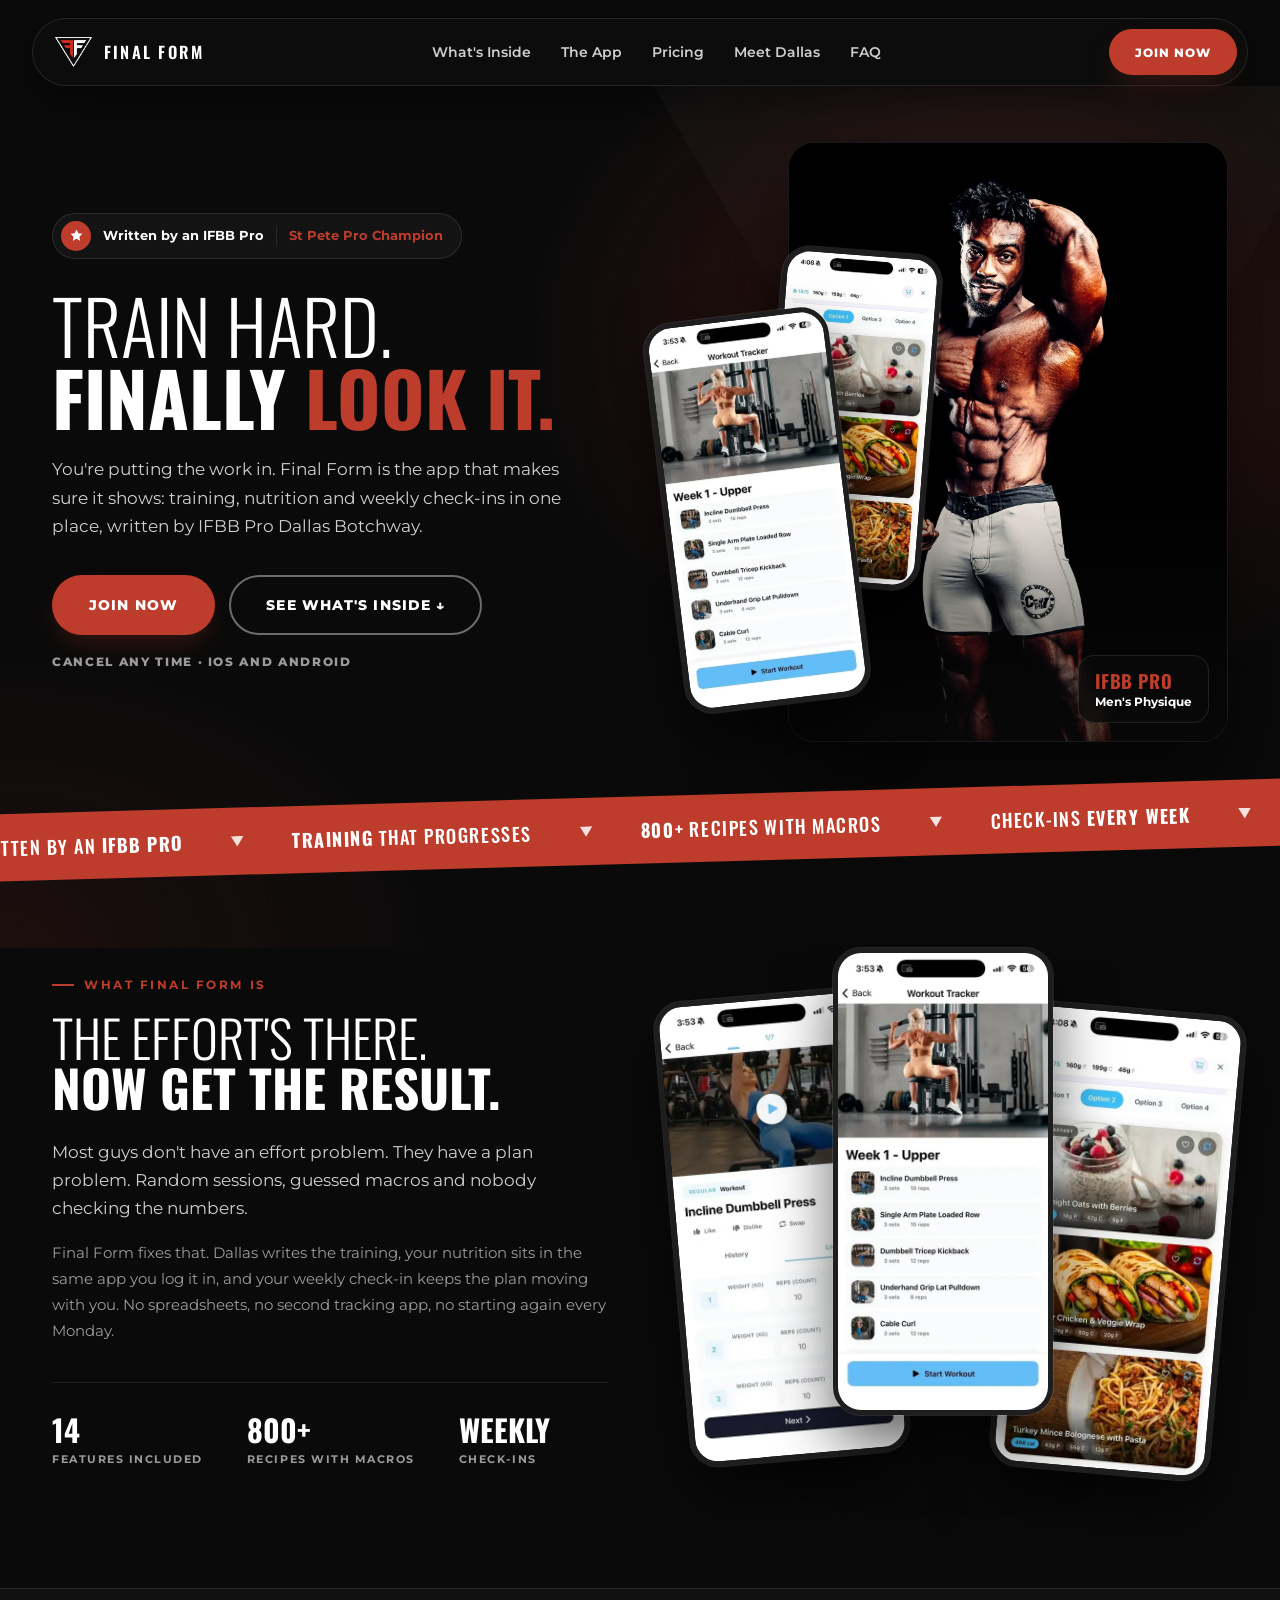
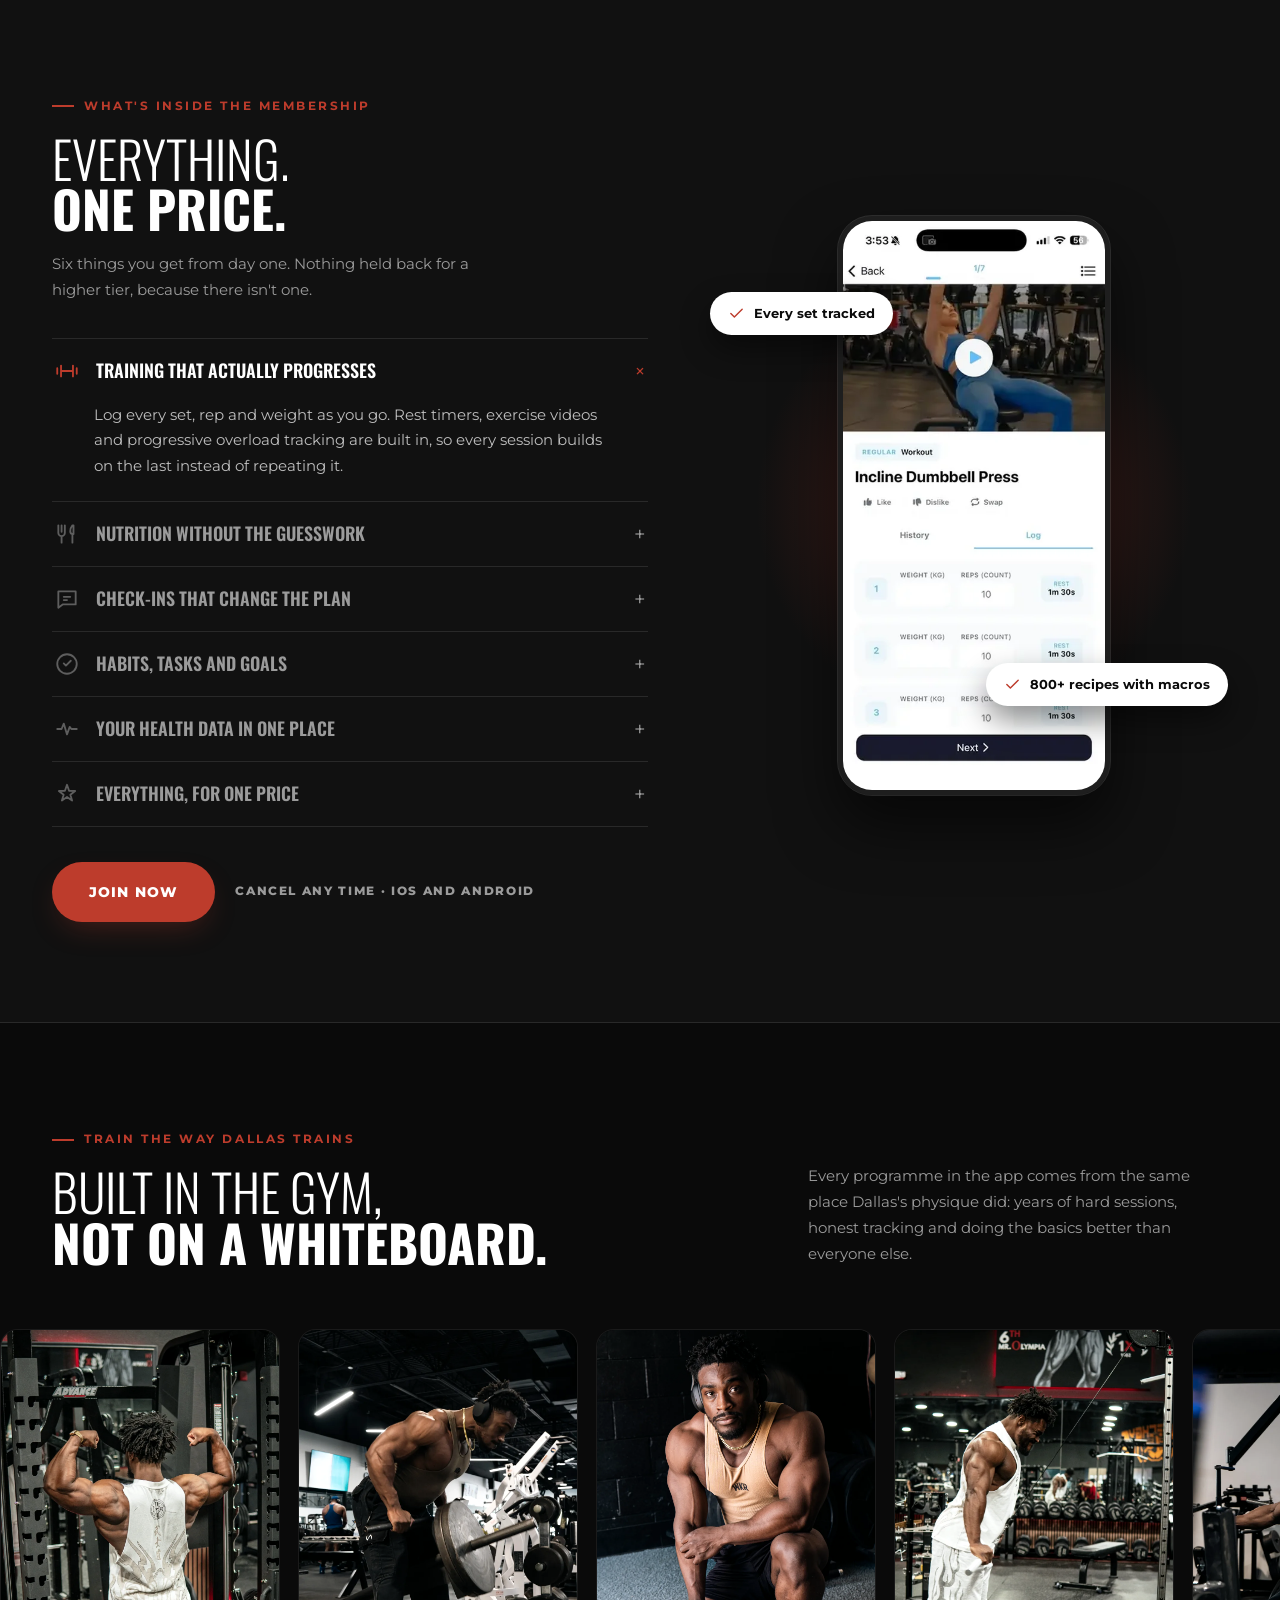
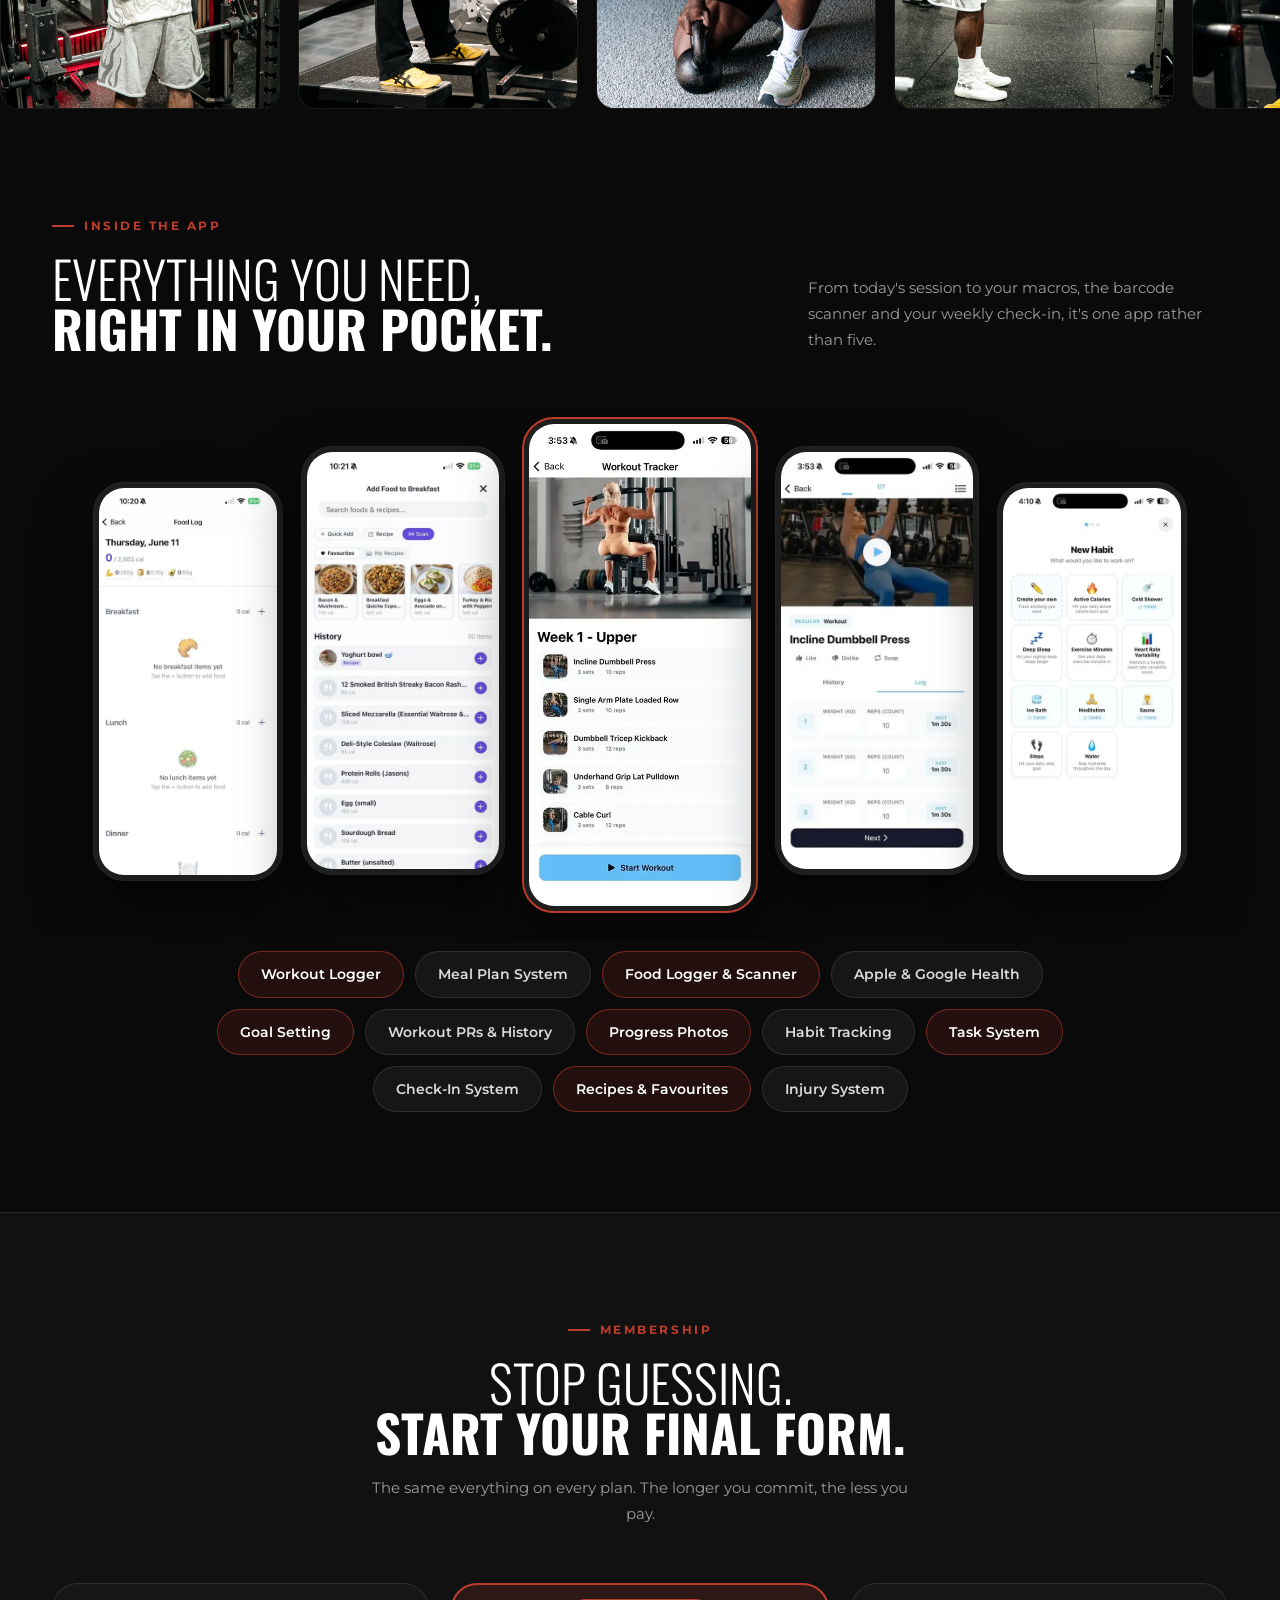
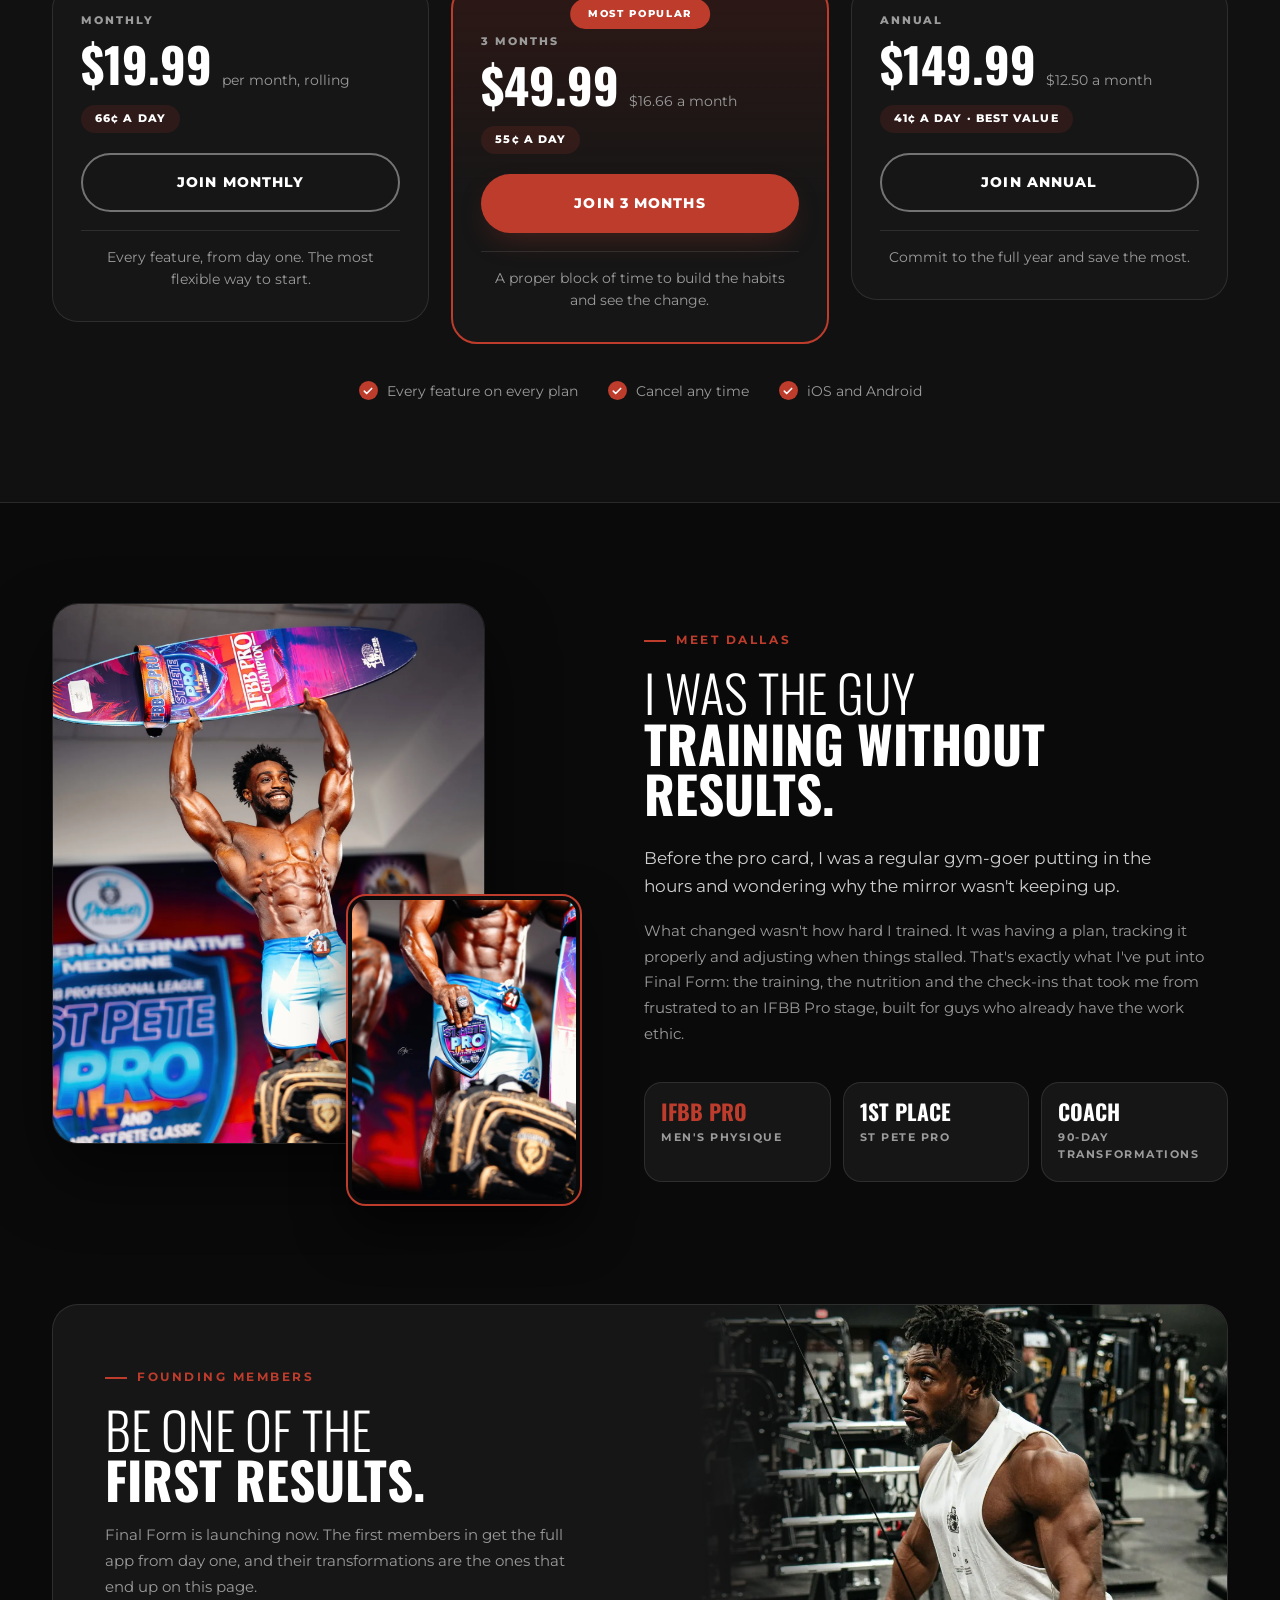
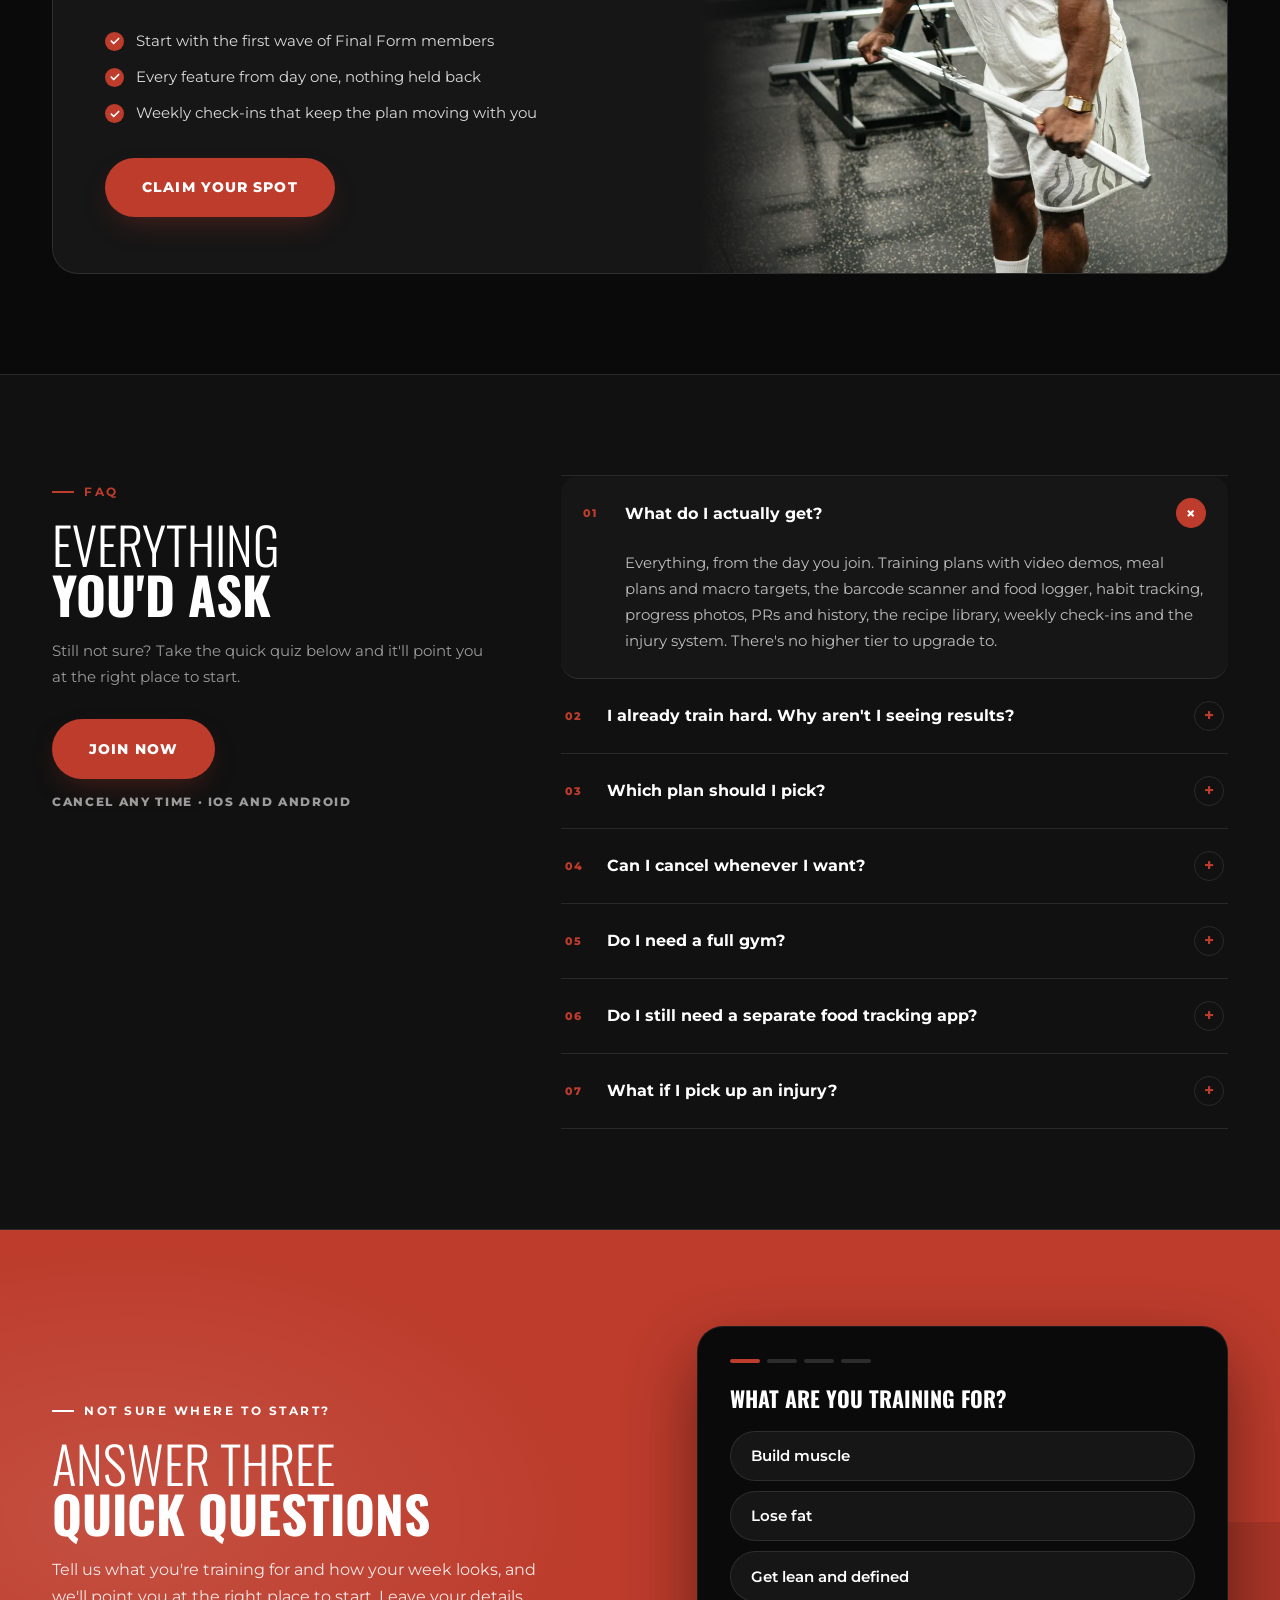
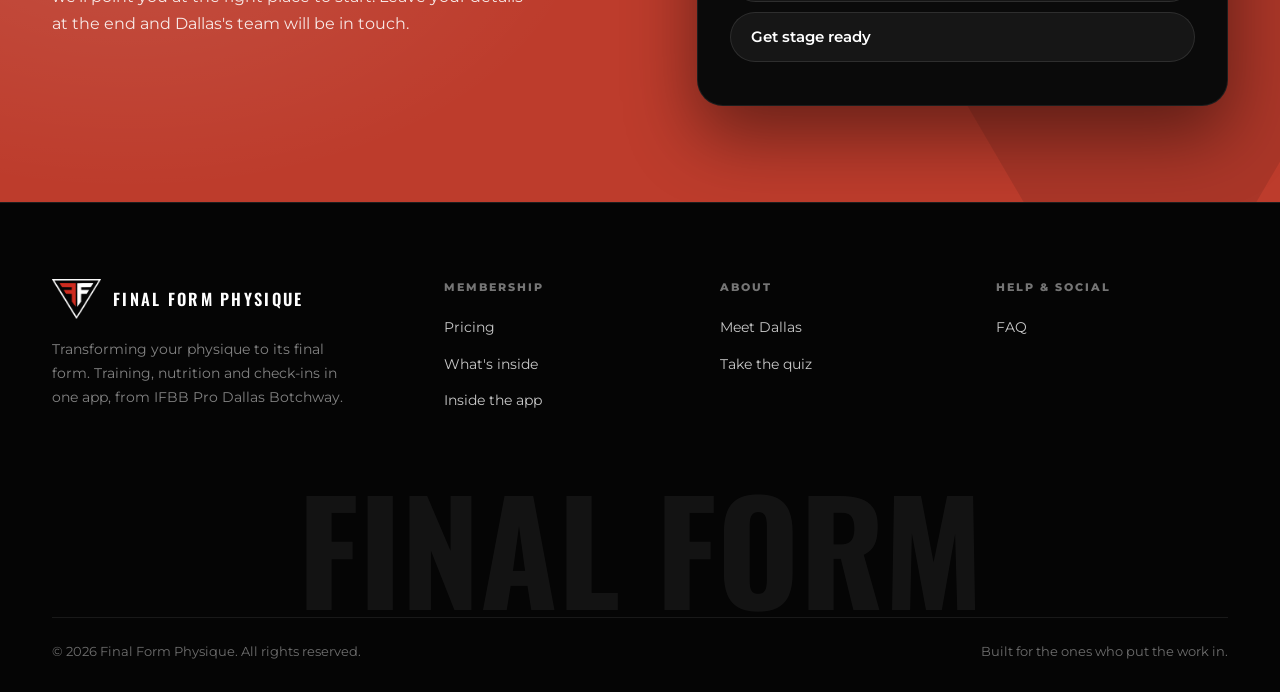
==== index.html @ ea627a5d "Final Form Physique app landing page Rebrand of the Physique X app page in the FF logo colours, with" ====
<!DOCTYPE html>
<html lang="en">
<head>
<meta charset="utf-8">
<meta name="viewport" content="width=device-width, initial-scale=1">
<title>Final Form Physique | The app from IFBB Pro Dallas Botchway</title>
<meta name="description" content="Training, nutrition and weekly check-ins in one app, written by IFBB Pro Dallas Botchway. Built for men who put the work in and want the physique to show it.">
<meta name="theme-color" content="#0A0A0A">

<link rel="icon" type="image/png" href="images/favicon.png">
<link rel="apple-touch-icon" href="images/apple-touch-icon.png">

<meta property="og:type" content="website">
<meta property="og:site_name" content="Final Form Physique">
<meta property="og:title" content="Final Form Physique | The app from IFBB Pro Dallas Botchway">
<meta property="og:description" content="Training, nutrition and weekly check-ins in one app, written by IFBB Pro Dallas Botchway.">
<meta property="og:image" content="images/photos/trophy.webp">
<meta name="twitter:card" content="summary_large_image">

<link rel="preconnect" href="https://fonts.googleapis.com">
<link rel="preconnect" href="https://fonts.gstatic.com" crossorigin>
<link href="https://fonts.googleapis.com/css2?family=Oswald:wght@300;400;500;600;700&family=Montserrat:wght@400;500;600;700;800&display=swap" rel="stylesheet">

<style>
html, body { margin: 0; padding: 0; background: #0A0A0A; }
html { scroll-behavior: smooth; }

/* ===================================================================
   FINAL FORM PHYSIQUE  |  stylesheet
   Colours come from the FF logo: black, white and the logo red.
   =================================================================== */

#ff-page {
  --ff-red: #BD3C2C;
  --ff-red-dark: #9C2F21;
  --ff-red-glow: rgba(189, 60, 44, 0.35);
  --ff-red-soft: rgba(189, 60, 44, 0.14);
  --ff-black: #0A0A0A;
  --ff-ink: #111111;
  --ff-card: #161616;
  --ff-card-2: #1C1C1C;
  --ff-white: #FFFFFF;
  --ff-text: #EDEDED;
  --ff-muted: #9B9B9B;
  --ff-line: rgba(255, 255, 255, 0.10);

  --ff-shell: 1240px;
  --ff-r-lg: 26px;
  --ff-r-md: 18px;

  position: relative;
  overflow-x: hidden;
  background: var(--ff-black);
  color: var(--ff-text);
  font-family: 'Montserrat', system-ui, sans-serif;
  font-size: 16px;
  line-height: 1.6;
  -webkit-font-smoothing: antialiased;
}

#ff-page *, #ff-page *::before, #ff-page *::after { box-sizing: border-box; margin: 0; padding: 0; }
#ff-page img { max-width: 100%; display: block; }

#ff-page .ff-shell { width: 100%; max-width: var(--ff-shell); margin: 0 auto; padding-inline: 32px; }

/* ─── Type ───────────────────────────────────────────────────── */

#ff-page .ff-label {
  display: inline-flex;
  align-items: center;
  gap: 10px;
  font-size: 0.72rem;
  font-weight: 700;
  letter-spacing: 0.22em;
  text-transform: uppercase;
  color: var(--ff-red);
  margin-bottom: 1.1rem;
}
#ff-page .ff-label::before { content: ""; width: 22px; height: 2px; background: var(--ff-red); }

#ff-page .ff-h1, #ff-page .ff-h2, #ff-page .ff-h3 {
  font-family: 'Oswald', 'Montserrat', sans-serif;
  text-transform: uppercase;
  line-height: 0.98;
  font-weight: 700;
  color: var(--ff-white);
}
#ff-page .thin { font-weight: 300; }
#ff-page .red { color: var(--ff-red); }

#ff-page .ff-h1 { font-size: clamp(2.8rem, 5.8vw, 5rem); }
#ff-page .ff-h2 { font-size: clamp(2rem, 4vw, 3.4rem); }
#ff-page .ff-h3 { font-size: clamp(1.1rem, 1.6vw, 1.35rem); line-height: 1.15; }

#ff-page .ff-lead { font-size: 1.04rem; line-height: 1.7; color: #CFCFCF; max-width: 48ch; }
#ff-page .ff-note { font-size: 0.95rem; line-height: 1.7; color: var(--ff-muted); }

#ff-page .ff-head-split {
  display: grid;
  grid-template-columns: minmax(0, 1.15fr) minmax(0, 0.85fr);
  gap: 48px;
  align-items: end;
  margin-bottom: 56px;
}
#ff-page .ff-head-split .ff-note { max-width: 42ch; justify-self: end; }

/* ─── Buttons ────────────────────────────────────────────────── */

#ff-page .ff-btn {
  display: inline-flex;
  align-items: center;
  justify-content: center;
  gap: 10px;
  padding: 1.05rem 2.2rem;
  border-radius: 100px;
  border: 2px solid transparent;
  font-family: 'Montserrat', sans-serif;
  font-size: 0.86rem;
  font-weight: 800;
  letter-spacing: 0.08em;
  text-transform: uppercase;
  text-decoration: none;
  cursor: pointer;
  transition: background .18s, color .18s, border-color .18s, transform .18s, box-shadow .18s;
}
#ff-page .ff-btn-solid { background: var(--ff-red); color: #fff; box-shadow: 0 12px 30px -10px var(--ff-red-glow); }
#ff-page .ff-btn-solid:hover { background: var(--ff-red-dark); transform: translateY(-2px); }
#ff-page .ff-btn-line { background: transparent; color: #fff; border-color: rgba(255,255,255,0.4); }
#ff-page .ff-btn-line:hover { border-color: #fff; background: #fff; color: var(--ff-black); }
#ff-page .ff-btn-white { background: #fff; color: var(--ff-black); }
#ff-page .ff-btn-white:hover { background: var(--ff-red); color: #fff; }
#ff-page .ff-btn-sm { padding: 0.72rem 1.5rem; font-size: 0.75rem; }

#ff-page .ff-micro {
  font-size: 0.74rem;
  font-weight: 800;
  letter-spacing: 0.14em;
  text-transform: uppercase;
  color: var(--ff-muted);
}

/* ─── Nav ────────────────────────────────────────────────────── */

#ff-page .ff-nav-wrap { position: sticky; top: 0; z-index: 90; padding: 18px 32px 0; }
#ff-page .ff-nav {
  max-width: var(--ff-shell);
  margin: 0 auto;
  background: rgba(14,14,14,0.82);
  backdrop-filter: blur(14px);
  -webkit-backdrop-filter: blur(14px);
  border: 1px solid var(--ff-line);
  border-radius: 100px;
  box-shadow: 0 14px 40px rgba(0,0,0,0.45);
  display: flex;
  align-items: center;
  justify-content: space-between;
  gap: 24px;
  padding: 10px 10px 10px 22px;
}
#ff-page .ff-brand { display: flex; align-items: center; gap: 12px; text-decoration: none; color: #fff; }
#ff-page .ff-brand img { height: 30px; width: auto; }
#ff-page .ff-brand span {
  font-family: 'Oswald', sans-serif;
  font-weight: 600;
  font-size: 1.02rem;
  letter-spacing: 0.14em;
  text-transform: uppercase;
  white-space: nowrap;
}
#ff-page .ff-nav-links { display: flex; gap: 30px; list-style: none; }
#ff-page .ff-nav-links a { font-size: 0.85rem; font-weight: 600; color: #CFCFCF; text-decoration: none; transition: color .18s; }
#ff-page .ff-nav-links a:hover { color: var(--ff-red); }

/* ─── Hero ───────────────────────────────────────────────────── */

#ff-page .ff-hero {
  position: relative;
  background:
    radial-gradient(ellipse 60% 70% at 78% 30%, rgba(189,60,44,0.28) 0%, transparent 62%),
    radial-gradient(ellipse 50% 50% at 0% 100%, rgba(189,60,44,0.10) 0%, transparent 70%),
    var(--ff-black);
  padding: 56px 0 0;
  overflow: hidden;
}
/* the logo's triangle, huge and faint, behind the hero */
#ff-page .ff-hero::before {
  content: "";
  position: absolute;
  right: -8%;
  top: -6%;
  width: 760px;
  height: 640px;
  border: 2px solid rgba(255,255,255,0.05);
  clip-path: polygon(0 0, 100% 0, 50% 100%);
  background: linear-gradient(180deg, rgba(255,255,255,0.03), transparent 70%);
  pointer-events: none;
}
#ff-page .ff-hero-grid {
  position: relative;
  display: grid;
  grid-template-columns: minmax(0, 1fr) minmax(0, 1fr);
  gap: 48px;
  align-items: center;
  padding-bottom: 56px;
}
#ff-page .ff-proof {
  display: inline-flex;
  align-items: center;
  gap: 12px;
  background: rgba(255,255,255,0.04);
  border: 1px solid var(--ff-line);
  border-radius: 100px;
  padding: 7px 18px 7px 8px;
  margin-bottom: 1.8rem;
}
#ff-page .ff-proof-mark {
  width: 30px; height: 30px;
  border-radius: 50%;
  background: var(--ff-red);
  display: grid;
  place-items: center;
  flex-shrink: 0;
}
#ff-page .ff-proof-mark svg { width: 15px; height: 15px; fill: #fff; }
#ff-page .ff-proof-text { font-size: 0.8rem; font-weight: 700; color: #fff; }
#ff-page .ff-proof-rule { width: 1px; height: 18px; background: var(--ff-line); }

#ff-page .ff-hero h1 { margin-bottom: 1.4rem; }
#ff-page .ff-hero .ff-lead { margin-bottom: 2.2rem; }
#ff-page .ff-hero-btns { display: flex; gap: 14px; flex-wrap: wrap; margin-bottom: 1.1rem; }

#ff-page .ff-hero-visual { position: relative; min-height: 600px; }
#ff-page .ff-hero-photo {
  position: absolute;
  inset: 0 0 0 22%;
  border-radius: var(--ff-r-lg);
  overflow: hidden;
  background: #000;
  border: 1px solid var(--ff-line);
  box-shadow: 0 40px 90px rgba(0,0,0,0.6);
}
#ff-page .ff-hero-photo img { width: 100%; height: 100%; object-fit: cover; object-position: 50% 18%; }
#ff-page .ff-hero-photo::after {
  content: "";
  position: absolute;
  inset: 0;
  background: linear-gradient(180deg, transparent 55%, rgba(10,10,10,0.75) 100%);
}
#ff-page .ff-hero-badge {
  position: absolute;
  right: 18px;
  bottom: 18px;
  z-index: 2;
  background: rgba(10,10,10,0.78);
  backdrop-filter: blur(8px);
  border: 1px solid var(--ff-line);
  border-radius: 16px;
  padding: 12px 16px;
  font-size: 0.74rem;
  font-weight: 700;
  line-height: 1.4;
  color: #fff;
}
#ff-page .ff-hero-badge b { display: block; font-family: 'Oswald', sans-serif; font-size: 1.15rem; text-transform: uppercase; color: var(--ff-red); letter-spacing: 0.02em; }

#ff-page .ff-phone {
  border-radius: 28px;
  overflow: hidden;
  background: #000;
  border: 5px solid #1E1E1E;
  outline: 1px solid rgba(255,255,255,0.12);
  box-shadow: 0 30px 60px rgba(0,0,0,0.6);
}
#ff-page .ff-phone img { width: 100%; aspect-ratio: 440 / 956; object-fit: cover; }
#ff-page .ff-hero-phone { position: absolute; width: 186px; }
#ff-page .ff-hero-phone-a { left: 0; bottom: 6%; transform: rotate(-7deg); z-index: 2; }
#ff-page .ff-hero-phone-b { left: 19%; bottom: 26%; transform: rotate(4.5deg); width: 160px; z-index: 1; }

/* ─── Marquee ────────────────────────────────────────────────── */

#ff-page .ff-marquee {
  background: var(--ff-red);
  color: #fff;
  transform: rotate(-1.6deg) scale(1.05);
  margin: 0 0 86px;
  padding: 18px 0;
  overflow: hidden;
}
#ff-page .ff-marquee-row {
  display: flex;
  gap: 46px;
  align-items: center;
  white-space: nowrap;
  animation: ff-slide 34s linear infinite;
  width: max-content;
}
@keyframes ff-slide { from { transform: translateX(0); } to { transform: translateX(-50%); } }
#ff-page .ff-marquee-item {
  font-family: 'Oswald', sans-serif;
  font-size: 1.1rem;
  font-weight: 500;
  letter-spacing: 0.06em;
  text-transform: uppercase;
}
#ff-page .ff-marquee-item b { font-weight: 700; }
#ff-page .ff-marquee-tri { width: 12px; height: 10px; background: #fff; clip-path: polygon(0 0, 100% 0, 50% 100%); opacity: .85; }
@media (prefers-reduced-motion: reduce) { #ff-page .ff-marquee-row { animation: none; } }

/* ─── Sections ───────────────────────────────────────────────── */

#ff-page .ff-sec { padding: 100px 0; }
#ff-page .ff-sec-alt { background: var(--ff-ink); border-top: 1px solid var(--ff-line); border-bottom: 1px solid var(--ff-line); }

/* ─── About ──────────────────────────────────────────────────── */

#ff-page .ff-about-grid { display: grid; grid-template-columns: minmax(0, 1fr) minmax(0, 1fr); gap: 64px; align-items: center; }
#ff-page .ff-about-copy p + p { margin-top: 1.1rem; }
#ff-page .ff-statrow {
  display: flex;
  gap: 44px;
  flex-wrap: wrap;
  margin-top: 2.4rem;
  padding-top: 2rem;
  border-top: 1px solid var(--ff-line);
}
#ff-page .ff-stat-num { font-family: 'Oswald', sans-serif; font-size: 1.9rem; font-weight: 700; line-height: 1; color: #fff; text-transform: uppercase; }
#ff-page .ff-stat-lbl { font-size: 0.68rem; font-weight: 700; letter-spacing: 0.14em; text-transform: uppercase; color: var(--ff-muted); margin-top: 6px; }

#ff-page .ff-phone-cluster { position: relative; min-height: 540px; }
#ff-page .ff-phone-cluster .ff-phone { position: absolute; width: 220px; }
#ff-page .ff-pc-1 { left: 0; top: 46px; transform: rotate(-5deg); }
#ff-page .ff-pc-2 { left: 29%; top: 0; z-index: 2; }
#ff-page .ff-pc-3 { right: 0; top: 60px; transform: rotate(5deg); }
#ff-page .ff-phone-cluster::before {
  content: "";
  position: absolute;
  left: 50%; top: 50%;
  width: 420px; height: 420px;
  transform: translate(-50%, -50%);
  border-radius: 50%;
  background: radial-gradient(circle, var(--ff-red-glow) 0%, transparent 68%);
}

/* ─── What's inside ──────────────────────────────────────────── */

#ff-page .ff-inside-grid { display: grid; grid-template-columns: minmax(0, 1.08fr) minmax(0, 0.92fr); gap: 72px; align-items: center; }
#ff-page .ff-inside-sub { margin-top: 1.1rem; max-width: 44ch; }

#ff-page .ff-acc { margin-top: 2.2rem; border-top: 1px solid var(--ff-line); }
#ff-page .ff-acc-item { border-bottom: 1px solid var(--ff-line); }
#ff-page .ff-acc-q {
  width: 100%;
  display: flex;
  align-items: center;
  gap: 16px;
  padding: 19px 2px;
  background: none;
  border: none;
  text-align: left;
  cursor: pointer;
  font-family: 'Oswald', sans-serif;
  font-size: 1.12rem;
  font-weight: 600;
  text-transform: uppercase;
  color: var(--ff-muted);
  transition: color .18s;
}
#ff-page .ff-acc-q:hover, #ff-page .ff-acc-item.open .ff-acc-q { color: #fff; }
#ff-page .ff-acc-ico { width: 26px; height: 26px; flex-shrink: 0; color: #5E5E5E; transition: color .18s; }
#ff-page .ff-acc-ico svg { width: 100%; height: 100%; display: block; }
#ff-page .ff-acc-item.open .ff-acc-ico, #ff-page .ff-acc-q:hover .ff-acc-ico { color: var(--ff-red); }
#ff-page .ff-acc-q .t { flex: 1; line-height: 1.2; }
#ff-page .ff-acc-tog { flex-shrink: 0; font-family: 'Montserrat', sans-serif; font-size: 1.25rem; font-weight: 400; line-height: 1; transition: transform .22s; }
#ff-page .ff-acc-item.open .ff-acc-tog { transform: rotate(45deg); color: var(--ff-red); }
#ff-page .ff-acc-a { display: none; padding: 0 2px 22px 42px; }
#ff-page .ff-acc-item.open .ff-acc-a { display: block; }
#ff-page .ff-acc-a p { font-size: 0.93rem; line-height: 1.7; color: #BDBDBD; max-width: 52ch; }

#ff-page .ff-inside-cta { display: flex; align-items: center; gap: 20px; flex-wrap: wrap; margin-top: 2.2rem; }

#ff-page .ff-inside-visual { position: relative; display: flex; align-items: center; justify-content: center; padding: 24px 0; }
#ff-page .ff-blob {
  position: absolute;
  width: 440px; height: 440px;
  border-radius: 50%;
  background: radial-gradient(circle, rgba(189,60,44,0.45) 0%, rgba(189,60,44,0.08) 55%, transparent 70%);
}
#ff-page .ff-inside-visual .ff-phone { position: relative; z-index: 1; width: 272px; border-radius: 34px; }
#ff-page .ff-chip {
  position: absolute;
  z-index: 2;
  display: inline-flex;
  align-items: center;
  gap: 9px;
  background: #fff;
  color: var(--ff-black);
  border-radius: 100px;
  padding: 11px 18px;
  font-size: 0.82rem;
  font-weight: 700;
  white-space: nowrap;
  box-shadow: 0 14px 30px rgba(0,0,0,0.45);
}
#ff-page .ff-chip svg { width: 17px; height: 17px; color: var(--ff-red); flex-shrink: 0; }
#ff-page .ff-chip-a { top: 16%; left: -2%; }
#ff-page .ff-chip-b { bottom: 18%; right: 0; }

/* ─── Photo strip ────────────────────────────────────────────── */

#ff-page .ff-strip { overflow: hidden; padding: 6px 0 0; }
#ff-page .ff-strip-row {
  display: flex;
  gap: 18px;
  width: max-content;
  animation: ff-slide 60s linear infinite;
}
#ff-page .ff-strip:hover .ff-strip-row { animation-play-state: paused; }
#ff-page .ff-strip-row figure {
  flex: 0 0 auto;
  width: 280px;
  height: 380px;
  border-radius: var(--ff-r-md);
  overflow: hidden;
  border: 1px solid var(--ff-line);
  background: #000;
}
#ff-page .ff-strip-row img { width: 100%; height: 100%; object-fit: cover; filter: grayscale(0.15) contrast(1.05); transition: transform .5s, filter .5s; }
#ff-page .ff-strip-row figure:hover img { transform: scale(1.04); filter: none; }
@media (prefers-reduced-motion: reduce) { #ff-page .ff-strip-row { animation: none; } #ff-page .ff-strip { overflow-x: auto; } }

/* ─── App showcase ───────────────────────────────────────────── */

#ff-page .ff-screens { overflow-x: auto; scroll-snap-type: x mandatory; -webkit-overflow-scrolling: touch; scrollbar-width: none; padding: 10px 0 30px; }
#ff-page .ff-screens::-webkit-scrollbar { display: none; }
#ff-page .ff-arc { display: flex; align-items: flex-start; justify-content: center; gap: 20px; width: max-content; margin: 0 auto; padding-inline: 32px; }
#ff-page .ff-arc .ff-phone { flex: 0 0 auto; scroll-snap-align: center; border-radius: 30px; }
#ff-page .ff-arc-out    { width: 188px; margin-top: 64px; }
#ff-page .ff-arc-mid    { width: 202px; margin-top: 28px; }
#ff-page .ff-arc-centre { width: 232px; margin-top: 0; outline: 2px solid var(--ff-red) !important; }

#ff-page .ff-pills { display: flex; flex-wrap: wrap; gap: 11px; justify-content: center; max-width: 940px; margin: 10px auto 0; }
#ff-page .ff-pill {
  border: 1.5px solid var(--ff-line);
  border-radius: 100px;
  padding: 11px 22px;
  font-size: 0.87rem;
  font-weight: 600;
  color: #DADADA;
  background: var(--ff-card);
}
#ff-page .ff-pill-on { background: var(--ff-red-soft); border-color: rgba(189,60,44,0.55); color: #fff; }

/* ─── Pricing ────────────────────────────────────────────────── */

#ff-page .ff-centred { text-align: center; max-width: 720px; margin: 0 auto 56px; }
#ff-page .ff-centred .ff-label { justify-content: center; }
#ff-page .ff-centred .ff-note { margin: 1.1rem auto 0; max-width: 54ch; }

#ff-page .ff-plans { display: grid; grid-template-columns: repeat(3, minmax(0, 1fr)); gap: 22px; align-items: start; }
#ff-page .ff-plan { position: relative; background: var(--ff-card); border: 1px solid var(--ff-line); border-radius: var(--ff-r-lg); overflow: hidden; }
#ff-page .ff-plan-pop { border: 2px solid var(--ff-red); background: linear-gradient(180deg, rgba(189,60,44,0.16), var(--ff-card) 60%); }
#ff-page .ff-plan-body { padding: 28px 28px 30px; }
#ff-page .ff-plan-pop .ff-plan-body { padding-top: 48px; }
#ff-page .ff-plan-tag { font-size: 0.68rem; font-weight: 800; letter-spacing: 0.18em; text-transform: uppercase; color: var(--ff-muted); margin-bottom: 0.7rem; }
#ff-page .ff-plan-price { display: flex; align-items: baseline; gap: 10px; flex-wrap: wrap; }
#ff-page .ff-plan-amt { font-family: 'Oswald', sans-serif; font-size: 3rem; font-weight: 700; line-height: 1; color: #fff; }
#ff-page .ff-plan-per { font-size: 0.86rem; color: var(--ff-muted); }
#ff-page .ff-plan-day {
  display: inline-block;
  background: var(--ff-red-soft);
  color: #fff;
  border-radius: 100px;
  padding: 5px 14px;
  font-size: 0.68rem;
  font-weight: 800;
  letter-spacing: 0.1em;
  text-transform: uppercase;
  margin: 14px 0 20px;
}
#ff-page .ff-plan .ff-btn { width: 100%; }
#ff-page .ff-plan-note { margin-top: 18px; padding-top: 16px; border-top: 1px solid var(--ff-line); font-size: 0.85rem; color: var(--ff-muted); text-align: center; line-height: 1.6; }
#ff-page .ff-popular {
  position: absolute;
  top: 14px; left: 50%;
  transform: translateX(-50%);
  background: var(--ff-red);
  color: #fff;
  font-size: 0.64rem;
  font-weight: 800;
  letter-spacing: 0.16em;
  text-transform: uppercase;
  padding: 7px 18px;
  border-radius: 100px;
  white-space: nowrap;
}
#ff-page .ff-trust { display: flex; gap: 30px; justify-content: center; flex-wrap: wrap; margin-top: 36px; font-size: 0.86rem; color: var(--ff-muted); }
#ff-page .ff-trust span { display: flex; align-items: center; gap: 9px; }
#ff-page .ff-tick { width: 19px; height: 19px; border-radius: 50%; background: var(--ff-red); display: flex; align-items: center; justify-content: center; flex-shrink: 0; }
#ff-page .ff-tick svg { width: 10px; height: 10px; fill: none; stroke: #fff; stroke-width: 2; stroke-linecap: round; stroke-linejoin: round; }

/* ─── Meet Dallas ────────────────────────────────────────────── */

#ff-page .ff-coach { display: grid; grid-template-columns: minmax(0, 0.95fr) minmax(0, 1.05fr); gap: 64px; align-items: center; }
#ff-page .ff-coach-photos { position: relative; padding-bottom: 60px; }
#ff-page .ff-coach-photo { border-radius: var(--ff-r-lg); overflow: hidden; border: 1px solid var(--ff-line); box-shadow: 0 32px 66px rgba(0,0,0,0.55); width: 82%; }
#ff-page .ff-coach-photo img { width: 100%; aspect-ratio: 4 / 5; object-fit: cover; object-position: 50% 20%; }
#ff-page .ff-coach-inset {
  position: absolute;
  right: 0; bottom: 0;
  width: 44%;
  border-radius: var(--ff-r-md);
  overflow: hidden;
  border: 4px solid var(--ff-black);
  outline: 2px solid var(--ff-red);
  box-shadow: 0 24px 50px rgba(0,0,0,0.6);
}
#ff-page .ff-coach-inset img { width: 100%; aspect-ratio: 3 / 4; object-fit: cover; object-position: 50% 30%; }
#ff-page .ff-coach-copy p + p { margin-top: 1.1rem; }
#ff-page .ff-creds { display: grid; grid-template-columns: repeat(3, minmax(0, 1fr)); gap: 12px; margin-top: 2.2rem; }
#ff-page .ff-cred { background: var(--ff-card); border: 1px solid var(--ff-line); border-radius: var(--ff-r-md); padding: 18px 16px; }
#ff-page .ff-cred .ff-stat-num { font-size: 1.35rem; }
#ff-page .ff-cred .ff-stat-num.red { color: var(--ff-red); }

/* ─── Founding members ───────────────────────────────────────── */

#ff-page .ff-founding {
  display: grid;
  grid-template-columns: minmax(0, 1.1fr) minmax(0, 0.9fr);
  gap: 0;
  border-radius: var(--ff-r-lg);
  overflow: hidden;
  border: 1px solid var(--ff-line);
  background: var(--ff-card);
}
#ff-page .ff-founding-copy { padding: 56px 52px; }
#ff-page .ff-founding-copy .ff-note { margin-top: 1.1rem; max-width: 46ch; }
#ff-page .ff-founding-list { list-style: none; margin: 1.8rem 0 2rem; display: grid; gap: 12px; }
#ff-page .ff-founding-list li { display: flex; gap: 12px; align-items: flex-start; font-size: 0.95rem; color: #DADADA; }
#ff-page .ff-founding-list .ff-tick { margin-top: 3px; }
#ff-page .ff-founding-photo { position: relative; min-height: 420px; }
#ff-page .ff-founding-photo img { position: absolute; inset: 0; width: 100%; height: 100%; object-fit: cover; object-position: 50% 20%; }
#ff-page .ff-founding-photo::after { content: ""; position: absolute; inset: 0; background: linear-gradient(90deg, var(--ff-card) 0%, transparent 30%); }

/* ─── FAQ ────────────────────────────────────────────────────── */

#ff-page .ff-faq-grid { display: grid; grid-template-columns: minmax(0, 0.8fr) minmax(0, 1.2fr); gap: 64px; align-items: start; }
#ff-page .ff-faq-list { border-top: 1px solid var(--ff-line); }
#ff-page .ff-faq-item { border-bottom: 1px solid var(--ff-line); transition: background .2s; }
#ff-page .ff-faq-q {
  width: 100%;
  display: flex;
  align-items: center;
  gap: 18px;
  padding: 22px 4px;
  background: none;
  border: none;
  text-align: left;
  cursor: pointer;
  font-family: 'Montserrat', sans-serif;
  font-size: 1rem;
  font-weight: 700;
  color: #fff;
}
#ff-page .ff-faq-n { font-size: 0.7rem; font-weight: 800; color: var(--ff-red); letter-spacing: 0.1em; flex-shrink: 0; width: 24px; }
#ff-page .ff-faq-q .t { flex: 1; }
#ff-page .ff-faq-ico {
  width: 30px; height: 30px;
  border-radius: 50%;
  border: 1.5px solid var(--ff-line);
  display: grid;
  place-items: center;
  flex-shrink: 0;
  font-size: 1.05rem;
  line-height: 1;
  color: var(--ff-red);
  transition: background .2s, color .2s, transform .2s;
}
#ff-page .ff-faq-item.open .ff-faq-ico { background: var(--ff-red); border-color: var(--ff-red); color: #fff; transform: rotate(45deg); }
#ff-page .ff-faq-a { display: none; padding: 0 22px 24px 64px; }
#ff-page .ff-faq-item.open .ff-faq-a { display: block; }
#ff-page .ff-faq-a p { font-size: 0.94rem; line-height: 1.72; color: #BDBDBD; }
#ff-page .ff-faq-item.open { background: var(--ff-card); border-radius: var(--ff-r-md); }
#ff-page .ff-faq-item.open .ff-faq-q { padding-inline: 22px; }

/* ─── Quiz + lead capture ────────────────────────────────────── */

#ff-page .ff-capture {
  position: relative;
  background:
    radial-gradient(ellipse 60% 80% at 10% 50%, rgba(255,255,255,0.10) 0%, transparent 60%),
    var(--ff-red);
  color: #fff;
  padding: 96px 0;
  overflow: hidden;
}
#ff-page .ff-capture::before {
  content: "";
  position: absolute;
  right: -140px; bottom: -200px;
  width: 560px; height: 480px;
  background: rgba(0,0,0,0.10);
  clip-path: polygon(0 0, 100% 0, 50% 100%);
}
#ff-page .ff-capture-grid { position: relative; display: grid; grid-template-columns: minmax(0, 1fr) minmax(0, 0.9fr); gap: 56px; align-items: center; }
#ff-page .ff-capture .ff-label { color: #fff; }
#ff-page .ff-capture .ff-label::before { background: #fff; }
#ff-page .ff-capture h2 { margin-bottom: 1.1rem; }
#ff-page .ff-capture-copy p { color: rgba(255,255,255,0.88); max-width: 44ch; line-height: 1.7; }

#ff-page .ff-card {
  position: relative;
  background: var(--ff-black);
  color: var(--ff-text);
  border-radius: var(--ff-r-lg);
  padding: 32px;
  border: 1px solid rgba(255,255,255,0.08);
  box-shadow: 0 30px 70px rgba(0,0,0,0.45);
  min-height: 380px;
  display: flex;
  flex-direction: column;
}
#ff-page .ff-quiz-dots { display: flex; gap: 7px; margin-bottom: 22px; }
#ff-page .ff-quiz-dot { width: 30px; height: 4px; border-radius: 100px; background: rgba(255,255,255,0.14); transition: background .25s; }
#ff-page .ff-quiz-dot.on { background: var(--ff-red); }
#ff-page .ff-card.done .ff-quiz-dots { visibility: hidden; }

#ff-page .ff-quiz-step { display: none; }
#ff-page .ff-quiz-step.active { display: block; animation: ffQuizIn .3s ease both; }
@keyframes ffQuizIn { from { opacity: 0; transform: translateY(8px); } to { opacity: 1; transform: none; } }

#ff-page .ff-quiz-q { font-family: 'Oswald', sans-serif; font-size: clamp(1.15rem, 1.7vw, 1.4rem); font-weight: 700; text-transform: uppercase; line-height: 1.2; color: #fff; margin: 0 0 20px; }
#ff-page .ff-quiz-sub { font-size: 0.8rem; line-height: 1.55; color: var(--ff-muted); margin: -14px 0 20px; padding-bottom: 16px; border-bottom: 1px solid var(--ff-line); }
#ff-page .ff-quiz-opts { display: grid; gap: 10px; }
#ff-page .ff-quiz-opt {
  appearance: none;
  width: 100%;
  text-align: left;
  padding: 0.95rem 1.2rem;
  border-radius: 100px;
  border: 1.5px solid var(--ff-line);
  background: var(--ff-card);
  font-family: 'Montserrat', sans-serif;
  font-size: 0.92rem;
  font-weight: 600;
  color: #fff;
  cursor: pointer;
  transition: border-color .2s, background .2s, transform .15s;
}
#ff-page .ff-quiz-opt:hover { border-color: var(--ff-red); background: var(--ff-red-soft); transform: translateX(3px); }
#ff-page .ff-quiz-opt.on { border-color: var(--ff-red); background: var(--ff-red); }
#ff-page .ff-quiz-back { appearance: none; background: none; border: 0; margin-top: 20px; font-family: 'Montserrat', sans-serif; font-size: 0.8rem; font-weight: 700; color: var(--ff-muted); cursor: pointer; }
#ff-page .ff-quiz-back:hover { color: var(--ff-red); }

#ff-page .ff-field { margin-bottom: 14px; }
#ff-page .ff-card label { display: block; font-size: 0.68rem; font-weight: 800; letter-spacing: 0.16em; text-transform: uppercase; color: var(--ff-muted); margin-bottom: 8px; }
#ff-page .ff-opt { color: #666; margin-left: 6px; }
#ff-page .ff-card input {
  width: 100%;
  padding: 0.92rem 1.2rem;
  border-radius: 100px;
  border: 1.5px solid var(--ff-line);
  background: var(--ff-card);
  font-family: 'Montserrat', sans-serif;
  font-size: 0.95rem;
  color: #fff;
  outline: none;
  transition: border-color .2s;
}
#ff-page .ff-card input::placeholder { color: #6A6A6A; }
#ff-page .ff-card input:focus { border-color: var(--ff-red); }
#ff-page .ff-card input.ff-bad { border-color: #FF6B5A; }
#ff-page .ff-trap { position: absolute !important; left: -9999px !important; width: 1px !important; height: 1px !important; opacity: 0 !important; pointer-events: none; }
#ff-page .ff-go { width: 100%; margin-top: 6px; }
#ff-page .ff-go[disabled] { opacity: 0.6; pointer-events: none; }
#ff-page .ff-small { font-size: 0.78rem; color: var(--ff-muted); text-align: center; margin-top: 14px; }

#ff-page .ff-result { text-align: center; }
#ff-page .ff-badge {
  display: inline-flex;
  align-items: center;
  gap: 8px;
  font-size: 0.64rem;
  font-weight: 800;
  letter-spacing: 0.16em;
  text-transform: uppercase;
  color: #fff;
  background: var(--ff-red-soft);
  border: 1px solid rgba(189,60,44,0.5);
  border-radius: 100px;
  padding: 7px 15px;
  margin-bottom: 18px;
}
#ff-page .ff-badge svg { width: 11px; height: 11px; fill: none; stroke: currentColor; stroke-width: 2.2; stroke-linecap: round; stroke-linejoin: round; }
#ff-page .ff-result .ff-h3 { margin-bottom: 0.7rem; }
#ff-page .ff-summary { font-size: 0.85rem; color: var(--ff-muted); margin-bottom: 12px; }
#ff-page .ff-why { font-size: 0.86rem; line-height: 1.65; color: #BDBDBD; margin: 0 auto 22px; max-width: 34ch; }
#ff-page .ff-qprice { display: flex; flex-direction: column; align-items: center; gap: 2px; margin-bottom: 20px; }
#ff-page .ff-qamt { font-family: 'Oswald', sans-serif; font-size: clamp(2.2rem, 4vw, 2.9rem); font-weight: 700; line-height: 1; color: #fff; }
#ff-page .ff-qper { font-size: 0.74rem; font-weight: 700; letter-spacing: 0.1em; text-transform: uppercase; color: var(--ff-muted); }
#ff-page .ff-result .ff-btn { width: 100%; }

#ff-page .ff-wa {
  margin-top: 10px;
  background: #25D366; color: #fff;
  box-shadow: 0 8px 22px -8px rgba(37, 211, 102, .65);
  white-space: nowrap;
}
#ff-page .ff-wa:hover { background: #1EBE5A; transform: translateY(-2px); }
#ff-page .ff-wa svg { width: 20px; height: 20px; fill: currentColor; flex-shrink: 0; }

/* ─── Footer ─────────────────────────────────────────────────── */

#ff-page footer { background: #050505; color: #fff; padding: 76px 0 30px; border-top: 1px solid var(--ff-line); }
#ff-page .ff-foot-grid { display: grid; grid-template-columns: minmax(0, 1.5fr) repeat(3, minmax(0, 1fr)); gap: 44px; padding-bottom: 48px; }
#ff-page .ff-foot-brand .ff-brand { margin-bottom: 1.2rem; }
#ff-page .ff-foot-brand .ff-brand img { height: 40px; }
#ff-page .ff-foot-brand p { font-size: 0.88rem; color: rgba(255,255,255,0.5); line-height: 1.7; max-width: 34ch; }
#ff-page .ff-foot-col h4 { font-size: 0.7rem; font-weight: 800; letter-spacing: 0.18em; text-transform: uppercase; color: rgba(255,255,255,0.45); margin-bottom: 1.1rem; }
#ff-page .ff-foot-col ul { list-style: none; display: flex; flex-direction: column; gap: 11px; }
#ff-page .ff-foot-col a { font-size: 0.9rem; color: rgba(255,255,255,0.78); text-decoration: none; transition: color .18s; }
#ff-page .ff-foot-col a:hover { color: var(--ff-red); }
#ff-page .ff-wordmark {
  font-family: 'Oswald', sans-serif;
  font-size: clamp(3rem, 11vw, 9.4rem);
  font-weight: 700;
  line-height: 0.85;
  text-transform: uppercase;
  color: rgba(255,255,255,0.06);
  text-align: center;
  padding: 26px 0 10px;
  user-select: none;
  white-space: nowrap;
}
#ff-page .ff-foot-bottom {
  display: flex;
  justify-content: space-between;
  align-items: center;
  gap: 16px;
  flex-wrap: wrap;
  padding-top: 24px;
  border-top: 1px solid rgba(255,255,255,0.08);
  font-size: 0.8rem;
  color: rgba(255,255,255,0.42);
}

/* ─── Responsive ─────────────────────────────────────────────── */

@media (max-width: 1040px) {
  #ff-page .ff-nav-links { display: none; }

  #ff-page .ff-hero-grid,
  #ff-page .ff-about-grid,
  #ff-page .ff-inside-grid,
  #ff-page .ff-coach,
  #ff-page .ff-faq-grid,
  #ff-page .ff-capture-grid,
  #ff-page .ff-founding { grid-template-columns: minmax(0, 1fr); gap: 48px; }
  #ff-page .ff-founding { gap: 0; }
  #ff-page .ff-founding-photo { min-height: 360px; order: -1; }
  #ff-page .ff-founding-photo::after { background: linear-gradient(0deg, var(--ff-card) 0%, transparent 35%); }
  #ff-page .ff-head-split { grid-template-columns: minmax(0, 1fr); gap: 16px; align-items: start; margin-bottom: 40px; }
  #ff-page .ff-head-split .ff-note { justify-self: start; }

  #ff-page .ff-hero-visual { width: 100%; max-width: 560px; margin: 0 auto; min-height: 0; aspect-ratio: 1 / 1.02; }
  #ff-page .ff-phone-cluster { width: 100%; max-width: 520px; margin: 0 auto; min-height: 0; aspect-ratio: 1 / 1; }
  #ff-page .ff-phone-cluster .ff-phone { width: 42%; }
  #ff-page .ff-coach-photos { max-width: 520px; width: 100%; margin: 0 auto; }

  #ff-page .ff-plans { grid-template-columns: minmax(0, 1fr); max-width: 480px; margin: 0 auto; gap: 18px; }
  #ff-page .ff-foot-grid { grid-template-columns: repeat(3, minmax(0, 1fr)); gap: 36px 28px; }
  #ff-page .ff-foot-brand { grid-column: 1 / -1; }
}

@media (max-width: 720px) {
  #ff-page .ff-shell { padding-inline: 20px; }
  #ff-page .ff-nav-wrap { padding: 12px 14px 0; }
  #ff-page .ff-nav { padding: 8px 8px 8px 14px; gap: 10px; }
  #ff-page .ff-brand img { height: 26px; }
  #ff-page .ff-brand span { font-size: 0.86rem; letter-spacing: 0.1em; }

  #ff-page .ff-sec { padding: 68px 0; }
  #ff-page .ff-h1 { font-size: clamp(2.6rem, 12vw, 3.4rem); }
  #ff-page .ff-h2 { font-size: clamp(2rem, 9vw, 2.5rem); }
  #ff-page .ff-lead { font-size: 0.98rem; }

  #ff-page .ff-hero { padding-top: 32px; }
  #ff-page .ff-hero::before { width: 420px; height: 360px; right: -30%; }
  #ff-page .ff-hero-grid { gap: 36px; padding-bottom: 48px; }
  #ff-page .ff-hero-btns { flex-direction: column; align-items: stretch; gap: 10px; }
  #ff-page .ff-hero-btns .ff-btn { width: 100%; }
  #ff-page .ff-hero .ff-micro { display: block; text-align: center; }
  #ff-page .ff-hero-visual { aspect-ratio: 1 / 1.12; }
  #ff-page .ff-hero-photo { inset: 0 0 0 24%; border-radius: 22px; }
  #ff-page .ff-hero-phone { width: 40%; }
  #ff-page .ff-hero-phone-b { width: 35%; left: 22%; bottom: 28%; }
  #ff-page .ff-hero-phone .ff-phone, #ff-page .ff-phone { border-radius: 20px; border-width: 4px; }
  #ff-page .ff-hero-badge { right: 10px; bottom: 10px; padding: 9px 12px; font-size: 0.66rem; }
  #ff-page .ff-hero-badge b { font-size: 0.95rem; }

  #ff-page .ff-proof { padding: 6px 14px 6px 6px; gap: 9px; margin-bottom: 1.4rem; }
  #ff-page .ff-proof-text { font-size: 0.72rem; white-space: nowrap; }
  #ff-page .ff-proof-rule, #ff-page .ff-proof-text + .ff-proof-rule + .ff-proof-text { display: none; }

  #ff-page .ff-marquee { margin: 0 0 60px; padding: 14px 0; }
  #ff-page .ff-marquee-row { gap: 30px; }
  #ff-page .ff-marquee-item { font-size: 0.95rem; }

  #ff-page .ff-statrow { display: grid; grid-template-columns: repeat(3, minmax(0, 1fr)); gap: 14px; margin-top: 2rem; padding-top: 1.6rem; }
  #ff-page .ff-stat-num { font-size: 1.4rem; }
  #ff-page .ff-stat-lbl { font-size: 0.6rem; letter-spacing: 0.1em; line-height: 1.4; }
  #ff-page .ff-phone-cluster::before { width: 300px; height: 300px; }

  #ff-page .ff-acc-q { font-size: 1.02rem; padding: 17px 0; gap: 14px; }
  #ff-page .ff-acc-a { padding: 0 0 20px 40px; }
  #ff-page .ff-inside-cta { flex-direction: column; align-items: stretch; gap: 12px; }
  #ff-page .ff-inside-cta .ff-btn { width: 100%; }
  #ff-page .ff-inside-cta .ff-micro { text-align: center; }
  #ff-page .ff-blob { width: 300px; height: 300px; }
  #ff-page .ff-inside-visual .ff-phone { width: 220px; border-radius: 28px; }
  #ff-page .ff-chip { font-size: 0.74rem; padding: 9px 14px; }
  #ff-page .ff-chip-a { top: 8%; left: 0; }
  #ff-page .ff-chip-b { bottom: 8%; right: 0; }

  #ff-page .ff-strip-row figure { width: 200px; height: 270px; }

  #ff-page .ff-arc { justify-content: flex-start; gap: 14px; padding-inline: 20px; }
  #ff-page .ff-arc-out    { width: 150px; margin-top: 40px; }
  #ff-page .ff-arc-mid    { width: 160px; margin-top: 18px; }
  #ff-page .ff-arc-centre { width: 184px; }
  #ff-page .ff-pills { display: grid; grid-template-columns: repeat(2, minmax(0, 1fr)); gap: 8px; }
  #ff-page .ff-pill { display: flex; align-items: center; justify-content: center; text-align: center; min-height: 46px; padding: 9px 10px; font-size: 0.75rem; line-height: 1.25; border-radius: 14px; }

  #ff-page .ff-centred { margin-bottom: 36px; }
  #ff-page .ff-plan-body { padding: 24px 22px 26px; }
  #ff-page .ff-plan-amt { font-size: 2.6rem; }
  #ff-page .ff-trust { gap: 12px; flex-direction: column; align-items: flex-start; width: max-content; max-width: 100%; margin: 30px auto 0; }

  #ff-page .ff-creds { grid-template-columns: minmax(0, 1fr); }
  #ff-page .ff-cred { display: flex; align-items: baseline; justify-content: space-between; gap: 12px; }
  #ff-page .ff-founding-copy { padding: 34px 24px 38px; }
  #ff-page .ff-founding-copy .ff-btn { width: 100%; }

  #ff-page .ff-faq-q { font-size: 0.95rem; padding: 18px 2px; gap: 12px; }
  #ff-page .ff-faq-a { padding: 0 14px 20px 46px; }
  #ff-page .ff-faq-item.open .ff-faq-q { padding-inline: 14px; }
  #ff-page .ff-faq-grid > div:first-child .ff-btn { width: 100%; }

  #ff-page .ff-capture { padding: 64px 0; }
  #ff-page .ff-card { padding: 24px 20px; min-height: 0; border-radius: var(--ff-r-md); }

  #ff-page footer { padding: 56px 0 26px; }
  #ff-page .ff-foot-grid { grid-template-columns: repeat(2, minmax(0, 1fr)); gap: 32px 20px; padding-bottom: 36px; }
  #ff-page .ff-foot-bottom { flex-direction: column; align-items: flex-start; gap: 8px; }
}

@media (max-width: 380px) {
  #ff-page .ff-shell { padding-inline: 16px; }
  #ff-page .ff-brand span { display: none; }
  #ff-page .ff-nav .ff-btn { padding: 0.6rem 1rem; font-size: 0.68rem; }
}
</style>
</head>
<body>

<div id="ff-page">

  <!-- ─── NAV ─────────────────────────────────────────────────── -->
  <div class="ff-nav-wrap">
    <nav class="ff-nav">
      <a href="#top" class="ff-brand"><img src="images/logo-mark.png" alt="Final Form Physique"><span>Final Form</span></a>
      <ul class="ff-nav-links">
        <li><a href="#inside">What's Inside</a></li>
        <li><a href="#app">The App</a></li>
        <li><a href="#pricing">Pricing</a></li>
        <li><a href="#dallas">Meet Dallas</a></li>
        <li><a href="#faq">FAQ</a></li>
      </ul>
      <a href="#pricing" class="ff-btn ff-btn-solid ff-btn-sm">Join Now</a>
    </nav>
  </div>

  <!-- ─── HERO ────────────────────────────────────────────────── -->
  <header class="ff-hero" id="top">
    <div class="ff-shell ff-hero-grid">
      <div>
        <div class="ff-proof">
          <span class="ff-proof-mark"><svg viewBox="0 0 24 24" aria-hidden="true"><path d="M12 2.5l2.9 5.9 6.5.9-4.7 4.6 1.1 6.5L12 17.3l-5.8 3.1 1.1-6.5L2.6 9.3l6.5-.9z"/></svg></span>
          <span class="ff-proof-text">Written by an IFBB Pro</span>
          <span class="ff-proof-rule"></span>
          <span class="ff-proof-text" style="color:var(--ff-red)">St Pete Pro Champion</span>
        </div>

        <h1 class="ff-h1"><span class="thin">Train hard.</span><br>Finally <span class="red">look it.</span></h1>

        <p class="ff-lead">You're putting the work in. Final Form is the app that makes sure it shows: training, nutrition and weekly check-ins in one place, written by IFBB Pro Dallas Botchway.</p>

        <div class="ff-hero-btns">
          <a href="#pricing" class="ff-btn ff-btn-solid">Join Now</a>
          <a href="#inside" class="ff-btn ff-btn-line">See What's Inside &#8595;</a>
        </div>
        <p class="ff-micro">Cancel any time &middot; iOS and Android</p>
      </div>

      <div class="ff-hero-visual">
        <div class="ff-hero-photo">
          <img src="images/photos/hero-studio.webp" alt="Dallas Botchway on stage-ready form, studio shot on black">
          <div class="ff-hero-badge"><b>IFBB Pro</b>Men's Physique</div>
        </div>
        <div class="ff-hero-phone ff-hero-phone-a ff-phone">
          <img src="images/app/workout.webp" alt="A workout in the app, with every exercise, set and rep laid out">
        </div>
        <div class="ff-hero-phone ff-hero-phone-b ff-phone">
          <img src="images/app/meals.webp" alt="Today's meal plan with calories and macros">
        </div>
      </div>
    </div>

    <div class="ff-marquee" aria-hidden="true">
      <div class="ff-marquee-row" id="ffMarquee">
        <span class="ff-marquee-item">Written by an <b>IFBB Pro</b></span>
        <span class="ff-marquee-tri"></span>
        <span class="ff-marquee-item"><b>Training</b> that progresses</span>
        <span class="ff-marquee-tri"></span>
        <span class="ff-marquee-item"><b>800+</b> recipes with macros</span>
        <span class="ff-marquee-tri"></span>
        <span class="ff-marquee-item">Check-ins <b>every week</b></span>
        <span class="ff-marquee-tri"></span>
        <span class="ff-marquee-item">Barcode scanner <b>built in</b></span>
        <span class="ff-marquee-tri"></span>
        <span class="ff-marquee-item">Cancel <b>any time</b></span>
        <span class="ff-marquee-tri"></span>
      </div>
    </div>
  </header>

  <!-- ─── WHAT IT IS ──────────────────────────────────────────── -->
  <section class="ff-sec" style="padding-top:0">
    <div class="ff-shell ff-about-grid">
      <div class="ff-about-copy">
        <span class="ff-label">What Final Form is</span>
        <h2 class="ff-h2"><span class="thin">The effort's there.</span><br>Now get the result.</h2>
        <div style="margin-top:1.6rem">
          <p class="ff-lead">Most guys don't have an effort problem. They have a plan problem. Random sessions, guessed macros and nobody checking the numbers.</p>
          <p class="ff-note">Final Form fixes that. Dallas writes the training, your nutrition sits in the same app you log it in, and your weekly check-in keeps the plan moving with you. No spreadsheets, no second tracking app, no starting again every Monday.</p>
        </div>
        <div class="ff-statrow">
          <div><div class="ff-stat-num">14</div><div class="ff-stat-lbl">Features included</div></div>
          <div><div class="ff-stat-num">800+</div><div class="ff-stat-lbl">Recipes with macros</div></div>
          <div><div class="ff-stat-num">Weekly</div><div class="ff-stat-lbl">Check-ins</div></div>
        </div>
      </div>

      <div class="ff-phone-cluster">
        <div class="ff-phone ff-pc-1"><img src="images/app/log.webp" alt="Logging weight and reps for each set"></div>
        <div class="ff-phone ff-pc-2"><img src="images/app/workout.webp" alt="The day's workout with every exercise listed"></div>
        <div class="ff-phone ff-pc-3"><img src="images/app/meals.webp" alt="Today's meal plan with calories and macros"></div>
      </div>
    </div>
  </section>

  <!-- ─── WHAT'S INSIDE ───────────────────────────────────────── -->
  <section class="ff-sec ff-sec-alt" id="inside">
    <div class="ff-shell ff-inside-grid">
      <div>
        <span class="ff-label">What's inside the membership</span>
        <h2 class="ff-h2"><span class="thin">Everything.</span><br>One price.</h2>
        <p class="ff-note ff-inside-sub">Six things you get from day one. Nothing held back for a higher tier, because there isn't one.</p>

        <div class="ff-acc" id="ffInside">
          <div class="ff-acc-item open">
            <button class="ff-acc-q" type="button">
              <span class="ff-acc-ico" aria-hidden="true"><svg viewBox="0 0 24 24" fill="none" stroke="currentColor" stroke-width="1.7" stroke-linecap="round" stroke-linejoin="round"><path d="M6.5 7v10M17.5 7v10M3 9.5v5M21 9.5v5M6.5 12h11"/></svg></span>
              <span class="t">Training that actually progresses</span>
              <span class="ff-acc-tog" aria-hidden="true">+</span>
            </button>
            <div class="ff-acc-a"><p>Log every set, rep and weight as you go. Rest timers, exercise videos and progressive overload tracking are built in, so every session builds on the last instead of repeating it.</p></div>
          </div>
          <div class="ff-acc-item">
            <button class="ff-acc-q" type="button">
              <span class="ff-acc-ico" aria-hidden="true"><svg viewBox="0 0 24 24" fill="none" stroke="currentColor" stroke-width="1.7" stroke-linecap="round" stroke-linejoin="round"><path d="M4 4v7a3 3 0 0 0 3 3h0a3 3 0 0 0 3-3V4M7 4v6M17 4c-1.5 1.8-2 3.6-2 5.5 0 1.6.7 2.5 2 2.5h1V4zM7 14v6M17 12v8"/></svg></span>
              <span class="t">Nutrition without the guesswork</span>
              <span class="ff-acc-tog" aria-hidden="true">+</span>
            </button>
            <div class="ff-acc-a"><p>Scan a barcode and log food in seconds. Your calorie and macro targets are set for you, with a full food database, meal plans and 800+ recipes behind them.</p></div>
          </div>
          <div class="ff-acc-item">
            <button class="ff-acc-q" type="button">
              <span class="ff-acc-ico" aria-hidden="true"><svg viewBox="0 0 24 24" fill="none" stroke="currentColor" stroke-width="1.7" stroke-linecap="round" stroke-linejoin="round"><path d="M4 5h16v12H8l-4 3z"/><path d="M9 10h6M9 13h3"/></svg></span>
              <span class="t">Check-ins that change the plan</span>
              <span class="ff-acc-tog" aria-hidden="true">+</span>
            </button>
            <div class="ff-acc-a"><p>Submit your weight, photos and notes every week in the app. When progress stalls, the plan changes, based on your real numbers rather than a hunch.</p></div>
          </div>
          <div class="ff-acc-item">
            <button class="ff-acc-q" type="button">
              <span class="ff-acc-ico" aria-hidden="true"><svg viewBox="0 0 24 24" fill="none" stroke="currentColor" stroke-width="1.7" stroke-linecap="round" stroke-linejoin="round"><path d="M9 11.5 11 13.5l4.5-4.5"/><circle cx="12" cy="12" r="9"/></svg></span>
              <span class="t">Habits, tasks and goals</span>
              <span class="ff-acc-tog" aria-hidden="true">+</span>
            </button>
            <div class="ff-acc-a"><p>Track water, steps, sleep and habits of your own, with streaks and reminders. Daily and weekly tasks keep the small stuff, the stuff that adds up, in check.</p></div>
          </div>
          <div class="ff-acc-item">
            <button class="ff-acc-q" type="button">
              <span class="ff-acc-ico" aria-hidden="true"><svg viewBox="0 0 24 24" fill="none" stroke="currentColor" stroke-width="1.7" stroke-linecap="round" stroke-linejoin="round"><path d="M3 12h4l2-5 3 10 2.5-7 1.5 2h5"/></svg></span>
              <span class="t">Your health data in one place</span>
              <span class="ff-acc-tog" aria-hidden="true">+</span>
            </button>
            <div class="ff-acc-a"><p>Syncs with Apple Health and Google Fit for steps, heart rate, HRV and sleep. Home screen widgets keep your key numbers one glance away.</p></div>
          </div>
          <div class="ff-acc-item">
            <button class="ff-acc-q" type="button">
              <span class="ff-acc-ico" aria-hidden="true"><svg viewBox="0 0 24 24" fill="none" stroke="currentColor" stroke-width="1.7" stroke-linecap="round" stroke-linejoin="round"><path d="M12 3.5 13.9 9l5.6.2-4.4 3.4 1.6 5.4L12 14.8 7.3 18l1.6-5.4L4.5 9.2 10.1 9z"/></svg></span>
              <span class="t">Everything, for one price</span>
              <span class="ff-acc-tog" aria-hidden="true">+</span>
            </button>
            <div class="ff-acc-a"><p>Every feature from the day you join, including progress photos, PRs and history, the recipe library, goal tracking and the injury system.</p></div>
          </div>
        </div>

        <div class="ff-inside-cta">
          <a href="#pricing" class="ff-btn ff-btn-solid">Join Now</a>
          <span class="ff-micro">Cancel any time &middot; iOS and Android</span>
        </div>
      </div>

      <div class="ff-inside-visual">
        <span class="ff-blob" aria-hidden="true"></span>
        <div class="ff-phone"><img src="images/app/log.webp" alt="Logging an exercise set by set, with your best lifts alongside"></div>
        <span class="ff-chip ff-chip-a"><svg viewBox="0 0 24 24" fill="none" stroke="currentColor" stroke-width="2" stroke-linecap="round" stroke-linejoin="round" aria-hidden="true"><path d="M20 6 9 17l-5-5"/></svg>Every set tracked</span>
        <span class="ff-chip ff-chip-b"><svg viewBox="0 0 24 24" fill="none" stroke="currentColor" stroke-width="2" stroke-linecap="round" stroke-linejoin="round" aria-hidden="true"><path d="M20 6 9 17l-5-5"/></svg>800+ recipes with macros</span>
      </div>
    </div>
  </section>

  <!-- ─── PHOTO STRIP ─────────────────────────────────────────── -->
  <section class="ff-sec" style="padding-bottom:40px">
    <div class="ff-shell">
      <div class="ff-head-split">
        <div>
          <span class="ff-label">Train the way Dallas trains</span>
          <h2 class="ff-h2"><span class="thin">Built in the gym,</span><br>not on a whiteboard.</h2>
        </div>
        <p class="ff-note">Every programme in the app comes from the same place Dallas's physique did: years of hard sessions, honest tracking and doing the basics better than everyone else.</p>
      </div>
    </div>
    <div class="ff-strip">
      <div class="ff-strip-row" id="ffStrip">
        <figure><img src="images/photos/back-pose.webp" alt="Dallas hitting a back double biceps" loading="lazy"></figure>
        <figure><img src="images/photos/tbar-row.webp" alt="Dallas on a T-bar row" loading="lazy"></figure>
        <figure><img src="images/photos/kb-portrait.webp" alt="Dallas kneeling with a kettlebell" loading="lazy"></figure>
        <figure><img src="images/photos/pushdown.webp" alt="Dallas doing a cable pushdown" loading="lazy"></figure>
        <figure><img src="images/photos/pec-fly.webp" alt="Dallas on the pec fly" loading="lazy"></figure>
        <figure><img src="images/photos/dumbbells.webp" alt="Dallas with a pair of dumbbells" loading="lazy"></figure>
        <figure><img src="images/photos/preacher.webp" alt="Dallas on a machine curl" loading="lazy"></figure>
        <figure><img src="images/photos/kb-overhead.webp" alt="Dallas pressing a kettlebell overhead from a half kneel" loading="lazy"></figure>
        <figure><img src="images/photos/row.webp" alt="Dallas on a chest-supported row" loading="lazy"></figure>
        <figure><img src="images/photos/seated.webp" alt="Dallas resting between sets" loading="lazy"></figure>
      </div>
    </div>
  </section>

  <!-- ─── INSIDE THE APP ──────────────────────────────────────── -->
  <section class="ff-sec" id="app" style="padding-top:60px">
    <div class="ff-shell">
      <div class="ff-head-split">
        <div>
          <span class="ff-label">Inside the app</span>
          <h2 class="ff-h2"><span class="thin">Everything you need,</span><br>right in your pocket.</h2>
        </div>
        <p class="ff-note">From today's session to your macros, the barcode scanner and your weekly check-in, it's one app rather than five.</p>
      </div>
    </div>

    <div class="ff-screens">
      <div class="ff-arc">
        <figure class="ff-phone ff-arc-out"><img src="images/app/foodlog.webp" alt="The day's food log split by meal" loading="lazy"></figure>
        <figure class="ff-phone ff-arc-mid"><img src="images/app/addfood.webp" alt="Adding food by search, barcode scan, favourites or recipes" loading="lazy"></figure>
        <figure class="ff-phone ff-arc-centre"><img src="images/app/workout.webp" alt="The day's workout" loading="lazy"></figure>
        <figure class="ff-phone ff-arc-mid"><img src="images/app/log.webp" alt="Logging sets, reps and weight" loading="lazy"></figure>
        <figure class="ff-phone ff-arc-out"><img src="images/app/habits.webp" alt="Choosing a new habit to track" loading="lazy"></figure>
      </div>
    </div>

    <div class="ff-shell">
      <div class="ff-pills">
        <span class="ff-pill ff-pill-on">Workout Logger</span>
        <span class="ff-pill">Meal Plan System</span>
        <span class="ff-pill ff-pill-on">Food Logger &amp; Scanner</span>
        <span class="ff-pill">Apple &amp; Google Health</span>
        <span class="ff-pill ff-pill-on">Goal Setting</span>
        <span class="ff-pill">Workout PRs &amp; History</span>
        <span class="ff-pill ff-pill-on">Progress Photos</span>
        <span class="ff-pill">Habit Tracking</span>
        <span class="ff-pill ff-pill-on">Task System</span>
        <span class="ff-pill">Check-In System</span>
        <span class="ff-pill ff-pill-on">Recipes &amp; Favourites</span>
        <span class="ff-pill">Injury System</span>
      </div>
    </div>
  </section>

  <!-- ─── PRICING ─────────────────────────────────────────────── -->
  <!-- PLACEHOLDER PRICES: swap in Dallas's real prices, and set the
       checkout links in FF_CHECKOUT in the script at the bottom. -->
  <section class="ff-sec ff-sec-alt" id="pricing">
    <div class="ff-shell">
      <div class="ff-centred">
        <span class="ff-label">Membership</span>
        <h2 class="ff-h2"><span class="thin">Stop guessing.</span><br>Start your final form.</h2>
        <p class="ff-note">The same everything on every plan. The longer you commit, the less you pay.</p>
      </div>

      <div class="ff-plans">
        <article class="ff-plan">
          <div class="ff-plan-body">
            <div class="ff-plan-tag">Monthly</div>
            <div class="ff-plan-price"><span class="ff-plan-amt">$19.99</span><span class="ff-plan-per">per month, rolling</span></div>
            <span class="ff-plan-day">66&cent; a day</span>
            <a href="#quiz" class="ff-btn ff-btn-line" data-plan="monthly">Join Monthly</a>
            <p class="ff-plan-note">Every feature, from day one. The most flexible way to start.</p>
          </div>
        </article>

        <article class="ff-plan ff-plan-pop">
          <span class="ff-popular">Most Popular</span>
          <div class="ff-plan-body">
            <div class="ff-plan-tag">3 Months</div>
            <div class="ff-plan-price"><span class="ff-plan-amt">$49.99</span><span class="ff-plan-per">$16.66 a month</span></div>
            <span class="ff-plan-day">55&cent; a day</span>
            <a href="#quiz" class="ff-btn ff-btn-solid" data-plan="quarterly">Join 3 Months</a>
            <p class="ff-plan-note">A proper block of time to build the habits and see the change.</p>
          </div>
        </article>

        <article class="ff-plan">
          <div class="ff-plan-body">
            <div class="ff-plan-tag">Annual</div>
            <div class="ff-plan-price"><span class="ff-plan-amt">$149.99</span><span class="ff-plan-per">$12.50 a month</span></div>
            <span class="ff-plan-day">41&cent; a day &middot; Best value</span>
            <a href="#quiz" class="ff-btn ff-btn-line" data-plan="annual">Join Annual</a>
            <p class="ff-plan-note">Commit to the full year and save the most.</p>
          </div>
        </article>
      </div>

      <div class="ff-trust">
        <span><span class="ff-tick"><svg viewBox="0 0 12 12" aria-hidden="true"><path d="M1.6 6.2 4.4 9 10.4 3"/></svg></span> Every feature on every plan</span>
        <span><span class="ff-tick"><svg viewBox="0 0 12 12" aria-hidden="true"><path d="M1.6 6.2 4.4 9 10.4 3"/></svg></span> Cancel any time</span>
        <span><span class="ff-tick"><svg viewBox="0 0 12 12" aria-hidden="true"><path d="M1.6 6.2 4.4 9 10.4 3"/></svg></span> iOS and Android</span>
      </div>
    </div>
  </section>

  <!-- ─── MEET DALLAS ─────────────────────────────────────────── -->
  <section class="ff-sec" id="dallas">
    <div class="ff-shell ff-coach">
      <div class="ff-coach-photos">
        <div class="ff-coach-photo"><img src="images/photos/trophy.webp" alt="Dallas Botchway holding the St Pete Pro champion's trophy on stage" loading="lazy"></div>
        <div class="ff-coach-inset"><img src="images/photos/trophy-shield.webp" alt="Dallas with the St Pete Pro shield and champion's ring" loading="lazy"></div>
      </div>
      <div class="ff-coach-copy">
        <span class="ff-label">Meet Dallas</span>
        <h2 class="ff-h2"><span class="thin">I was the guy</span><br>training without results.</h2>
        <div style="margin-top:1.6rem">
          <p class="ff-lead">Before the pro card, I was a regular gym-goer putting in the hours and wondering why the mirror wasn't keeping up.</p>
          <p class="ff-note">What changed wasn't how hard I trained. It was having a plan, tracking it properly and adjusting when things stalled. That's exactly what I've put into Final Form: the training, the nutrition and the check-ins that took me from frustrated to an IFBB Pro stage, built for guys who already have the work ethic.</p>
        </div>
        <div class="ff-creds">
          <div class="ff-cred"><div class="ff-stat-num red">IFBB Pro</div><div class="ff-stat-lbl">Men's Physique</div></div>
          <div class="ff-cred"><div class="ff-stat-num">1st Place</div><div class="ff-stat-lbl">St Pete Pro</div></div>
          <div class="ff-cred"><div class="ff-stat-num">Coach</div><div class="ff-stat-lbl">90-day transformations</div></div>
        </div>
      </div>
    </div>
  </section>

  <!-- ─── FOUNDING MEMBERS ────────────────────────────────────── -->
  <section class="ff-sec" style="padding-top:0" id="results">
    <div class="ff-shell">
      <div class="ff-founding">
        <div class="ff-founding-copy">
          <span class="ff-label">Founding members</span>
          <h2 class="ff-h2"><span class="thin">Be one of the</span><br>first results.</h2>
          <p class="ff-note">Final Form is launching now. The first members in get the full app from day one, and their transformations are the ones that end up on this page.</p>
          <ul class="ff-founding-list">
            <li><span class="ff-tick"><svg viewBox="0 0 12 12" aria-hidden="true"><path d="M1.6 6.2 4.4 9 10.4 3"/></svg></span>Start with the first wave of Final Form members</li>
            <li><span class="ff-tick"><svg viewBox="0 0 12 12" aria-hidden="true"><path d="M1.6 6.2 4.4 9 10.4 3"/></svg></span>Every feature from day one, nothing held back</li>
            <li><span class="ff-tick"><svg viewBox="0 0 12 12" aria-hidden="true"><path d="M1.6 6.2 4.4 9 10.4 3"/></svg></span>Weekly check-ins that keep the plan moving with you</li>
          </ul>
          <a href="#pricing" class="ff-btn ff-btn-solid">Claim Your Spot</a>
        </div>
        <div class="ff-founding-photo"><img src="images/photos/cable.webp" alt="Dallas mid-set on a cable row" loading="lazy"></div>
      </div>
    </div>
  </section>

  <!-- ─── FAQ ─────────────────────────────────────────────────── -->
  <section class="ff-sec ff-sec-alt" id="faq">
    <div class="ff-shell ff-faq-grid">
      <div>
        <span class="ff-label">FAQ</span>
        <h2 class="ff-h2"><span class="thin">Everything</span><br>you'd ask</h2>
        <p class="ff-note" style="margin-top:1.2rem">Still not sure? Take the quick quiz below and it'll point you at the right place to start.</p>
        <div style="margin-top:1.8rem">
          <a href="#pricing" class="ff-btn ff-btn-solid">Join Now</a>
          <p class="ff-micro" style="margin-top:0.9rem">Cancel any time &middot; iOS and Android</p>
        </div>
      </div>

      <div class="ff-faq-list" id="ffFaq">
        <div class="ff-faq-item open">
          <button class="ff-faq-q" type="button"><span class="ff-faq-n">01</span><span class="t">What do I actually get?</span><span class="ff-faq-ico">+</span></button>
          <div class="ff-faq-a"><p>Everything, from the day you join. Training plans with video demos, meal plans and macro targets, the barcode scanner and food logger, habit tracking, progress photos, PRs and history, the recipe library, weekly check-ins and the injury system. There's no higher tier to upgrade to.</p></div>
        </div>
        <div class="ff-faq-item">
          <button class="ff-faq-q" type="button"><span class="ff-faq-n">02</span><span class="t">I already train hard. Why aren't I seeing results?</span><span class="ff-faq-ico">+</span></button>
          <div class="ff-faq-a"><p>Usually it's not effort. It's no clear progression, nutrition that doesn't match the goal, and nothing checking whether it's working. Final Form puts all three in one place so the work you're already doing finally shows.</p></div>
        </div>
        <div class="ff-faq-item">
          <button class="ff-faq-q" type="button"><span class="ff-faq-n">03</span><span class="t">Which plan should I pick?</span><span class="ff-faq-ico">+</span></button>
          <div class="ff-faq-a"><p>Every plan has the same everything in it, so it comes down to how long you want to commit. Monthly is the most flexible. Three months gives you a proper block to see the change, and annual is the best value. Take the quiz if you want a steer.</p></div>
        </div>
        <div class="ff-faq-item">
          <button class="ff-faq-q" type="button"><span class="ff-faq-n">04</span><span class="t">Can I cancel whenever I want?</span><span class="ff-faq-ico">+</span></button>
          <div class="ff-faq-a"><p>Yes. The monthly plan is rolling and you can cancel any time. The 3 month and annual plans run for the term you choose.</p></div>
        </div>
        <div class="ff-faq-item">
          <button class="ff-faq-q" type="button"><span class="ff-faq-n">05</span><span class="t">Do I need a full gym?</span><span class="ff-faq-ico">+</span></button>
          <div class="ff-faq-a"><p>The programmes are built for the gym, and you tell the app which equipment you have so the sessions fit it. Smart swaps cover anything your gym doesn't have.</p></div>
        </div>
        <div class="ff-faq-item">
          <button class="ff-faq-q" type="button"><span class="ff-faq-n">06</span><span class="t">Do I still need a separate food tracking app?</span><span class="ff-faq-ico">+</span></button>
          <div class="ff-faq-a"><p>No. The barcode scanner, food database, your own recipes and your macro targets all live in Final Form, right next to your training.</p></div>
        </div>
        <div class="ff-faq-item">
          <button class="ff-faq-q" type="button"><span class="ff-faq-n">07</span><span class="t">What if I pick up an injury?</span><span class="ff-faq-ico">+</span></button>
          <div class="ff-faq-a"><p>Flag it in the injury system and the plan works around it. Substitutions mean you never have to train through pain or lose your progress while it settles.</p></div>
        </div>
      </div>
    </div>
  </section>

  <!-- ─── QUIZ + LEAD FORM ────────────────────────────────────── -->
  <section class="ff-capture" id="quiz">
    <div class="ff-shell ff-capture-grid">
      <div class="ff-capture-copy">
        <span class="ff-label">Not sure where to start?</span>
        <h2 class="ff-h2"><span class="thin">Answer three</span><br>quick questions</h2>
        <p>Tell us what you're training for and how your week looks, and we'll point you at the right place to start. Leave your details at the end and Dallas's team will be in touch.</p>
      </div>

      <div class="ff-card" id="ffQuiz">
        <div class="ff-quiz-dots" aria-hidden="true">
          <span class="ff-quiz-dot on"></span><span class="ff-quiz-dot"></span><span class="ff-quiz-dot"></span><span class="ff-quiz-dot"></span>
        </div>

        <div class="ff-quiz-step active" data-step="1">
          <p class="ff-quiz-q">What are you training for?</p>
          <div class="ff-quiz-opts">
            <button type="button" class="ff-quiz-opt" data-value="build muscle">Build muscle</button>
            <button type="button" class="ff-quiz-opt" data-value="lose fat">Lose fat</button>
            <button type="button" class="ff-quiz-opt" data-value="get lean and defined">Get lean and defined</button>
            <button type="button" class="ff-quiz-opt" data-value="get stage ready">Get stage ready</button>
          </div>
        </div>

        <div class="ff-quiz-step" data-step="2">
          <p class="ff-quiz-q">How many days a week can you train?</p>
          <div class="ff-quiz-opts">
            <button type="button" class="ff-quiz-opt" data-value="3 days">3 days</button>
            <button type="button" class="ff-quiz-opt" data-value="4 days">4 days</button>
            <button type="button" class="ff-quiz-opt" data-value="5 or more days">5 or more days</button>
          </div>
          <button type="button" class="ff-quiz-back">&#8592; Back</button>
        </div>

        <div class="ff-quiz-step" data-step="3">
          <p class="ff-quiz-q">How long have you been training?</p>
          <div class="ff-quiz-opts">
            <button type="button" class="ff-quiz-opt" data-value="under a year">Under a year</button>
            <button type="button" class="ff-quiz-opt" data-value="1 to 3 years">1 to 3 years</button>
            <button type="button" class="ff-quiz-opt" data-value="3 years or more">3 years or more</button>
          </div>
          <button type="button" class="ff-quiz-back">&#8592; Back</button>
        </div>

        <div class="ff-quiz-step" data-step="4">
          <p class="ff-quiz-q">Where shall we send it?</p>
          <p class="ff-quiz-sub" id="ffRecap"></p>
          <form id="ffForm" novalidate>
            <div class="ff-field"><label for="ffName">Your name</label><input id="ffName" name="name" type="text" placeholder="Jordan Smith" autocomplete="name" required></div>
            <div class="ff-field"><label for="ffEmail">Email</label><input id="ffEmail" name="email" type="email" placeholder="you@email.com" autocomplete="email" required></div>
            <div class="ff-field"><label for="ffPhone">Phone</label><input id="ffPhone" name="phone" type="tel" placeholder="(555) 123 4567" autocomplete="tel" required></div>
            <div class="ff-field"><label for="ffInsta">Instagram <span class="ff-opt">optional</span></label><input id="ffInsta" name="instagram" type="text" placeholder="@yourhandle" autocomplete="off"></div>
            <input type="text" name="_gotcha" id="ffGotcha" class="ff-trap" tabindex="-1" autocomplete="off" aria-hidden="true">
            <button type="submit" class="ff-btn ff-btn-solid ff-go">See my recommendation</button>
            <p class="ff-small" id="ffMsg">No spam, ever.</p>
          </form>
          <button type="button" class="ff-quiz-back">&#8592; Back</button>
        </div>

        <div class="ff-quiz-step ff-result" data-step="result">
          <span class="ff-badge"><svg viewBox="0 0 12 12" aria-hidden="true"><path d="M1.6 6.2 4.4 9 10.4 3"/></svg>Your recommendation</span>
          <p class="ff-summary" id="ffSummary"></p>
          <h3 class="ff-h3">The Final Form membership</h3>
          <p class="ff-why">Training written around your days, nutrition in the same place you log it, and a weekly check-in that moves the plan with you.</p>
          <div class="ff-qprice"><span class="ff-qamt">$19.99</span><span class="ff-qper">a month, rolling</span></div>
          <a class="ff-btn ff-btn-solid" href="#pricing" id="ffResultJoin">See the plans</a>
          <a class="ff-btn ff-wa" id="ffWhatsApp" href="#" target="_blank" rel="noopener">
            <svg viewBox="0 0 24 24" aria-hidden="true"><path d="M17.472 14.382c-.297-.149-1.758-.867-2.03-.967-.273-.099-.471-.148-.67.15-.197.297-.767.966-.94 1.164-.173.199-.347.223-.644.075-.297-.15-1.255-.463-2.39-1.475-.883-.788-1.48-1.761-1.653-2.059-.173-.297-.018-.458.13-.606.134-.133.298-.347.446-.52.149-.174.198-.298.298-.497.099-.198.05-.371-.025-.52-.075-.149-.669-1.612-.916-2.207-.242-.579-.487-.5-.669-.51-.173-.008-.371-.01-.57-.01-.198 0-.52.074-.792.372-.272.297-1.04 1.016-1.04 2.479 0 1.462 1.065 2.875 1.213 3.074.149.198 2.096 3.2 5.077 4.487.709.306 1.262.489 1.694.625.712.227 1.36.195 1.871.118.571-.085 1.758-.719 2.006-1.413.248-.694.248-1.289.173-1.413-.074-.124-.272-.198-.57-.347m-5.421 7.403h-.004a9.87 9.87 0 0 1-5.031-1.378l-.361-.214-3.741.982.998-3.648-.235-.374a9.86 9.86 0 0 1-1.51-5.26c.001-5.45 4.436-9.884 9.888-9.884 2.64 0 5.122 1.03 6.988 2.898a9.825 9.825 0 0 1 2.893 6.994c-.003 5.45-4.437 9.884-9.885 9.884m8.413-18.297A11.815 11.815 0 0 0 12.05 0C5.495 0 .16 5.335.157 11.892c0 2.096.547 4.142 1.588 5.945L.057 24l6.305-1.654a11.882 11.882 0 0 0 5.683 1.448h.005c6.554 0 11.89-5.335 11.893-11.893a11.821 11.821 0 0 0-3.48-8.413Z"/></svg>
            Message Dallas on WhatsApp
          </a>
        </div>
      </div>
    </div>
  </section>

  <!-- ─── FOOTER ──────────────────────────────────────────────── -->
  <footer>
    <div class="ff-shell">
      <div class="ff-foot-grid">
        <div class="ff-foot-brand">
          <a href="#top" class="ff-brand"><img src="images/logo-mark.png" alt="Final Form Physique"><span>Final Form Physique</span></a>
          <p>Transforming your physique to its final form. Training, nutrition and check-ins in one app, from IFBB Pro Dallas Botchway.</p>
        </div>
        <div class="ff-foot-col">
          <h4>Membership</h4>
          <ul>
            <li><a href="#pricing">Pricing</a></li>
            <li><a href="#inside">What's inside</a></li>
            <li><a href="#app">Inside the app</a></li>
          </ul>
        </div>
        <div class="ff-foot-col">
          <h4>About</h4>
          <ul>
            <li><a href="#dallas">Meet Dallas</a></li>
            <li><a href="#quiz">Take the quiz</a></li>
          </ul>
        </div>
        <div class="ff-foot-col">
          <h4>Help &amp; Social</h4>
          <ul>
            <li><a href="#faq">FAQ</a></li>
            <li><a href="#" id="ffInstagram" target="_blank" rel="noopener">Instagram</a></li>
          </ul>
        </div>
      </div>

      <div class="ff-wordmark">Final Form</div>

      <div class="ff-foot-bottom">
        <span>&copy; <span id="ffYear">2026</span> Final Form Physique. All rights reserved.</span>
        <span>Built for the ones who put the work in.</span>
      </div>
    </div>
  </footer>

</div>

<script>
(function () {
  "use strict";

  /* ==================================================================
     SETTINGS: everything you'd want to change lives here.
     ================================================================== */

  /* Checkout links for each plan. Left empty, the plan buttons scroll
     down to the quiz instead of going to a checkout. */
  var FF_CHECKOUT = {
    monthly:   "",
    quarterly: "",
    annual:    ""
  };

  /* The REPS dashboard form endpoint. Leads land under the client whose
     slug matches FF_CLIENT. Left empty, the quiz still runs but saves
     nothing. */
  var FF_LEADS_ENDPOINT = "https://dashboard.jolly-heart-2b8d.workers.dev/api/forms";
  var FF_CLIENT = "finalform";

  /* Dallas's WhatsApp number, international format, digits only (a US
     number (555) 123 4567 becomes 15551234567). Left empty, the
     WhatsApp button is hidden. */
  var FF_WHATSAPP = "";

  /* Dallas's Instagram profile URL. Left empty, the footer link is hidden. */
  var FF_INSTAGRAM = "";

  /* ================================================================== */

  var page = document.getElementById('ff-page');
  if (!page) return;

  document.getElementById('ffYear').textContent = new Date().getFullYear();

  var ig = document.getElementById('ffInstagram');
  if (ig) { if (FF_INSTAGRAM) ig.href = FF_INSTAGRAM; else ig.parentElement.remove(); }

  /* Plan buttons: go to checkout when a link is set */
  page.querySelectorAll('[data-plan]').forEach(function (a) {
    var url = FF_CHECKOUT[a.getAttribute('data-plan')];
    if (url) { a.href = url; a.target = '_blank'; a.rel = 'noopener'; }
  });
  if (FF_CHECKOUT.monthly) {
    var rj = document.getElementById('ffResultJoin');
    rj.href = FF_CHECKOUT.monthly; rj.target = '_blank'; rj.rel = 'noopener'; rj.textContent = 'Join Now';
  }

  /* Accordions */
  function accordion(container, qSel, itemSel) {
    if (!container) return;
    container.addEventListener('click', function (e) {
      var btn = e.target.closest(qSel);
      if (!btn) return;
      var item = btn.parentElement;
      var isOpen = item.classList.contains('open');
      container.querySelectorAll(itemSel).forEach(function (i) { i.classList.remove('open'); });
      if (!isOpen) item.classList.add('open');
    });
  }
  accordion(document.getElementById('ffInside'), '.ff-acc-q', '.ff-acc-item');
  accordion(document.getElementById('ffFaq'), '.ff-faq-q', '.ff-faq-item');

  /* Loops: duplicate the rows so the scroll has no gap */
  ['ffMarquee', 'ffStrip'].forEach(function (id) {
    var el = document.getElementById(id);
    if (el) el.innerHTML = el.innerHTML + el.innerHTML;
  });

  /* Quiz */
  var quiz = document.getElementById('ffQuiz');
  var form = document.getElementById('ffForm');
  var steps = Array.prototype.slice.call(quiz.querySelectorAll('.ff-quiz-step'));
  var dots = Array.prototype.slice.call(quiz.querySelectorAll('.ff-quiz-dot'));
  var answers = {};
  var QUESTIONS = { 1: 'Training for', 2: 'Days a week', 3: 'Training for how long' };

  function val(id) { var el = document.getElementById(id); return (el && el.value ? el.value : '').trim(); }
  function goodEmail(v) { return /^[^\s@]+@[^\s@]+\.[^\s@]+$/.test(v); }
  function digits(v) { return v.replace(/[^0-9]/g, ''); }
  function sentence() {
    var p = [];
    if (answers[1]) p.push('Training to ' + answers[1]);
    if (answers[2]) p.push(answers[2] + ' a week');
    if (answers[3]) p.push('training ' + answers[3]);
    return p.join(', ') + '.';
  }
  function show(key) {
    steps.forEach(function (s) { s.classList.toggle('active', s.getAttribute('data-step') === String(key)); });
    quiz.classList.toggle('done', key === 'result');
    var n = parseInt(key, 10);
    dots.forEach(function (d, i) { d.classList.toggle('on', !isNaN(n) && i < n); });
    if (key === 4) document.getElementById('ffRecap').textContent = sentence();
  }

  quiz.addEventListener('click', function (e) {
    var opt = e.target.closest('.ff-quiz-opt');
    if (opt) {
      var step = opt.closest('.ff-quiz-step');
      var num = parseInt(step.getAttribute('data-step'), 10);
      step.querySelectorAll('.ff-quiz-opt').forEach(function (o) { o.classList.remove('on'); });
      opt.classList.add('on');
      answers[num] = opt.getAttribute('data-value');
      show(num + 1);
      return;
    }
    var back = e.target.closest('.ff-quiz-back');
    if (back) show(Math.max(1, parseInt(back.closest('.ff-quiz-step').getAttribute('data-step'), 10) - 1));
  });

  var wa = document.getElementById('ffWhatsApp');
  function finish(name) {
    document.getElementById('ffSummary').textContent = sentence();
    if (FF_WHATSAPP) {
      var first = name.split(/\s+/)[0];
      var note = 'Hi Dallas, I just did the quiz on your website' + (first ? ', my name is ' + first : '') + '. ' + sentence() + ' Is the app right for me?';
      wa.href = 'https://wa.me/' + digits(FF_WHATSAPP) + '?text=' + encodeURIComponent(note);
    } else if (wa) {
      wa.remove();
    }
    show('result');
  }

  form.addEventListener('submit', function (e) {
    e.preventDefault();
    if (val('ffGotcha')) { finish(''); return; }

    var name = val('ffName'), email = val('ffEmail'), phone = val('ffPhone'), insta = val('ffInsta');
    var msg = document.getElementById('ffMsg');
    var btn = form.querySelector('button[type="submit"]');

    document.getElementById('ffName').classList.toggle('ff-bad', !name);
    document.getElementById('ffEmail').classList.toggle('ff-bad', !goodEmail(email));
    document.getElementById('ffPhone').classList.toggle('ff-bad', digits(phone).length < 7);

    var problem = !name ? 'Please enter your name.'
      : !goodEmail(email) ? 'Please enter a valid email address.'
      : digits(phone).length < 7 ? 'Please enter a phone number we can reach you on.' : '';
    if (problem) { msg.textContent = problem; return; }

    msg.textContent = 'No spam, ever.';
    btn.textContent = 'Sending...'; btn.disabled = true;

    var payloadAnswers = {};
    Object.keys(QUESTIONS).forEach(function (k) { if (answers[k]) payloadAnswers[QUESTIONS[k]] = answers[k]; });
    if (insta) payloadAnswers.Instagram = insta;

    if (!FF_LEADS_ENDPOINT) { finish(name); return; }

    fetch(FF_LEADS_ENDPOINT, {
      method: 'POST',
      headers: { 'Content-Type': 'application/json' },
      body: JSON.stringify({
        client: FF_CLIENT,
        name: name,
        email: email.toLowerCase(),
        phone: phone,
        source: 'quiz',
        form: 'Homepage quiz',
        page: window.location.pathname || '/',
        answers: payloadAnswers
      })
    }).catch(function (err) {
      console.error('Final Form: the enquiry did not reach the dashboard', err);
    }).then(function () { finish(name); });
  });

  show(1);
})();
</script>
</body>
</html>
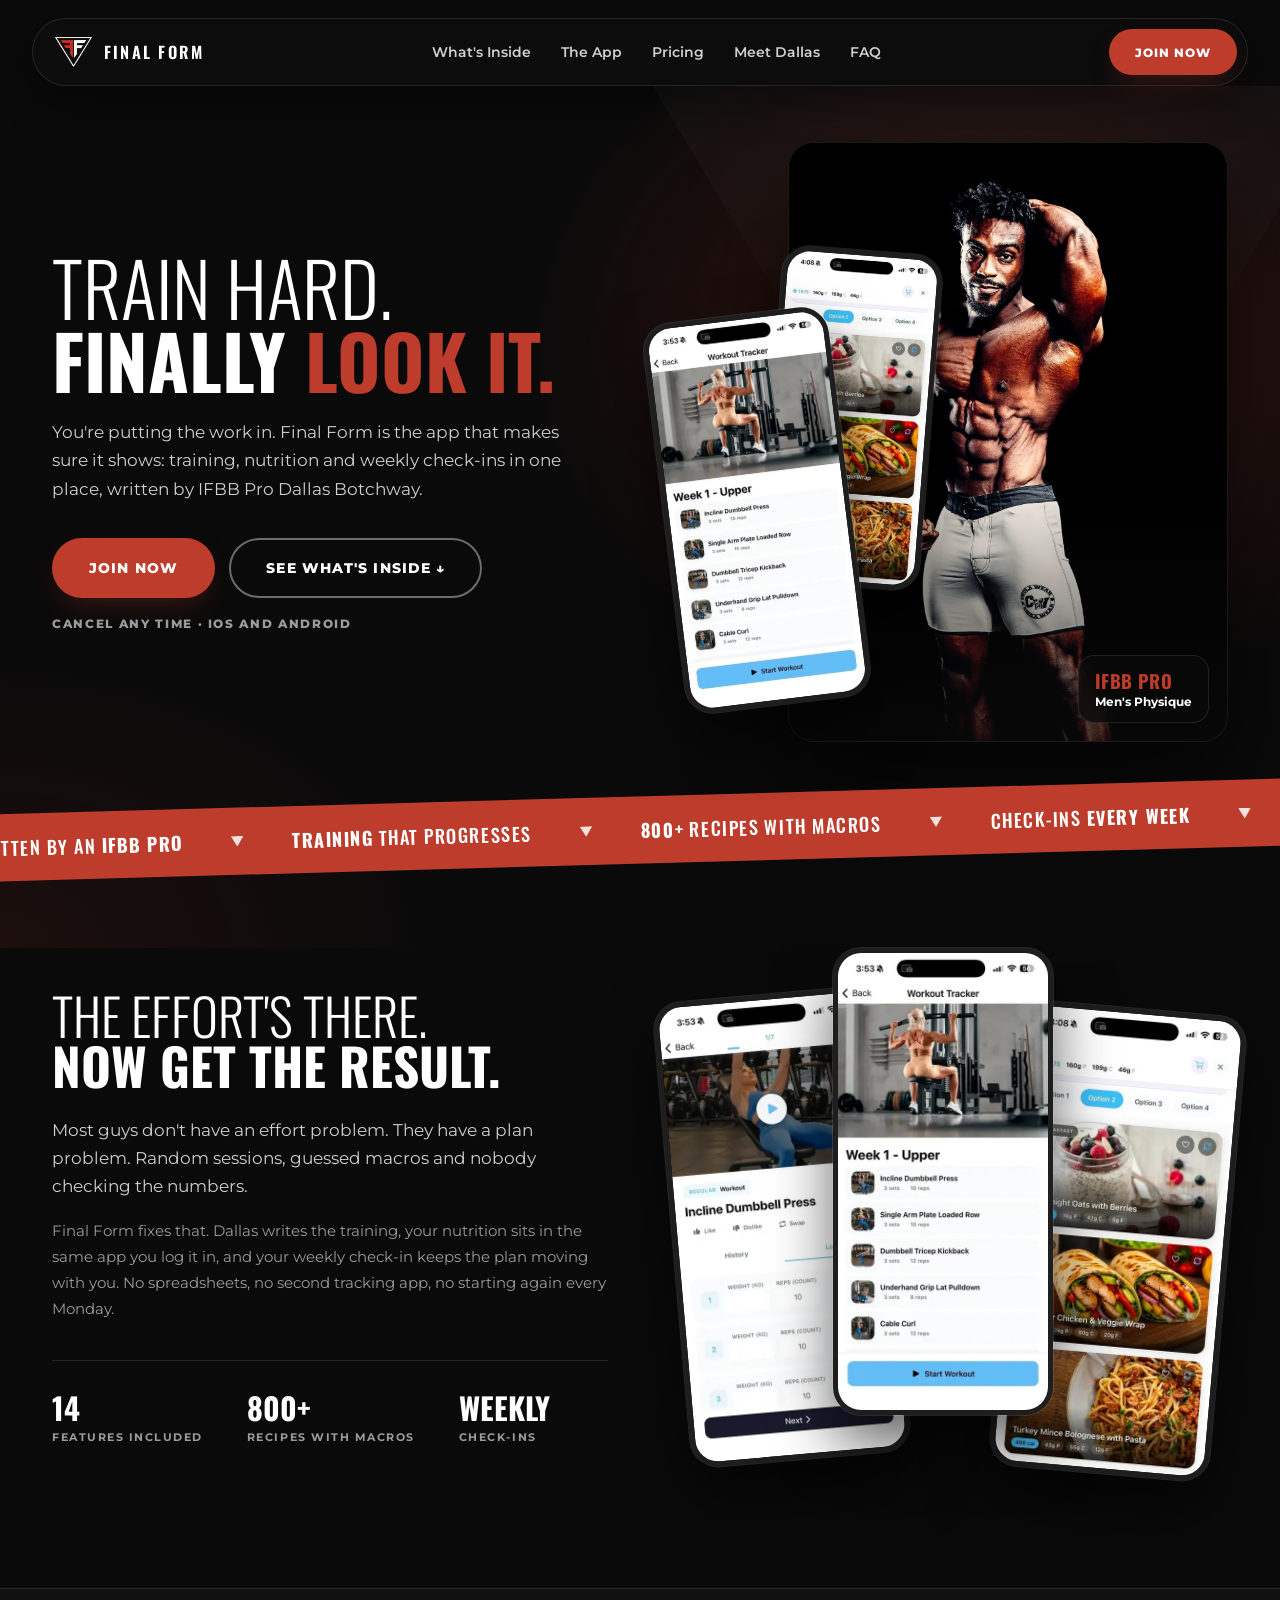
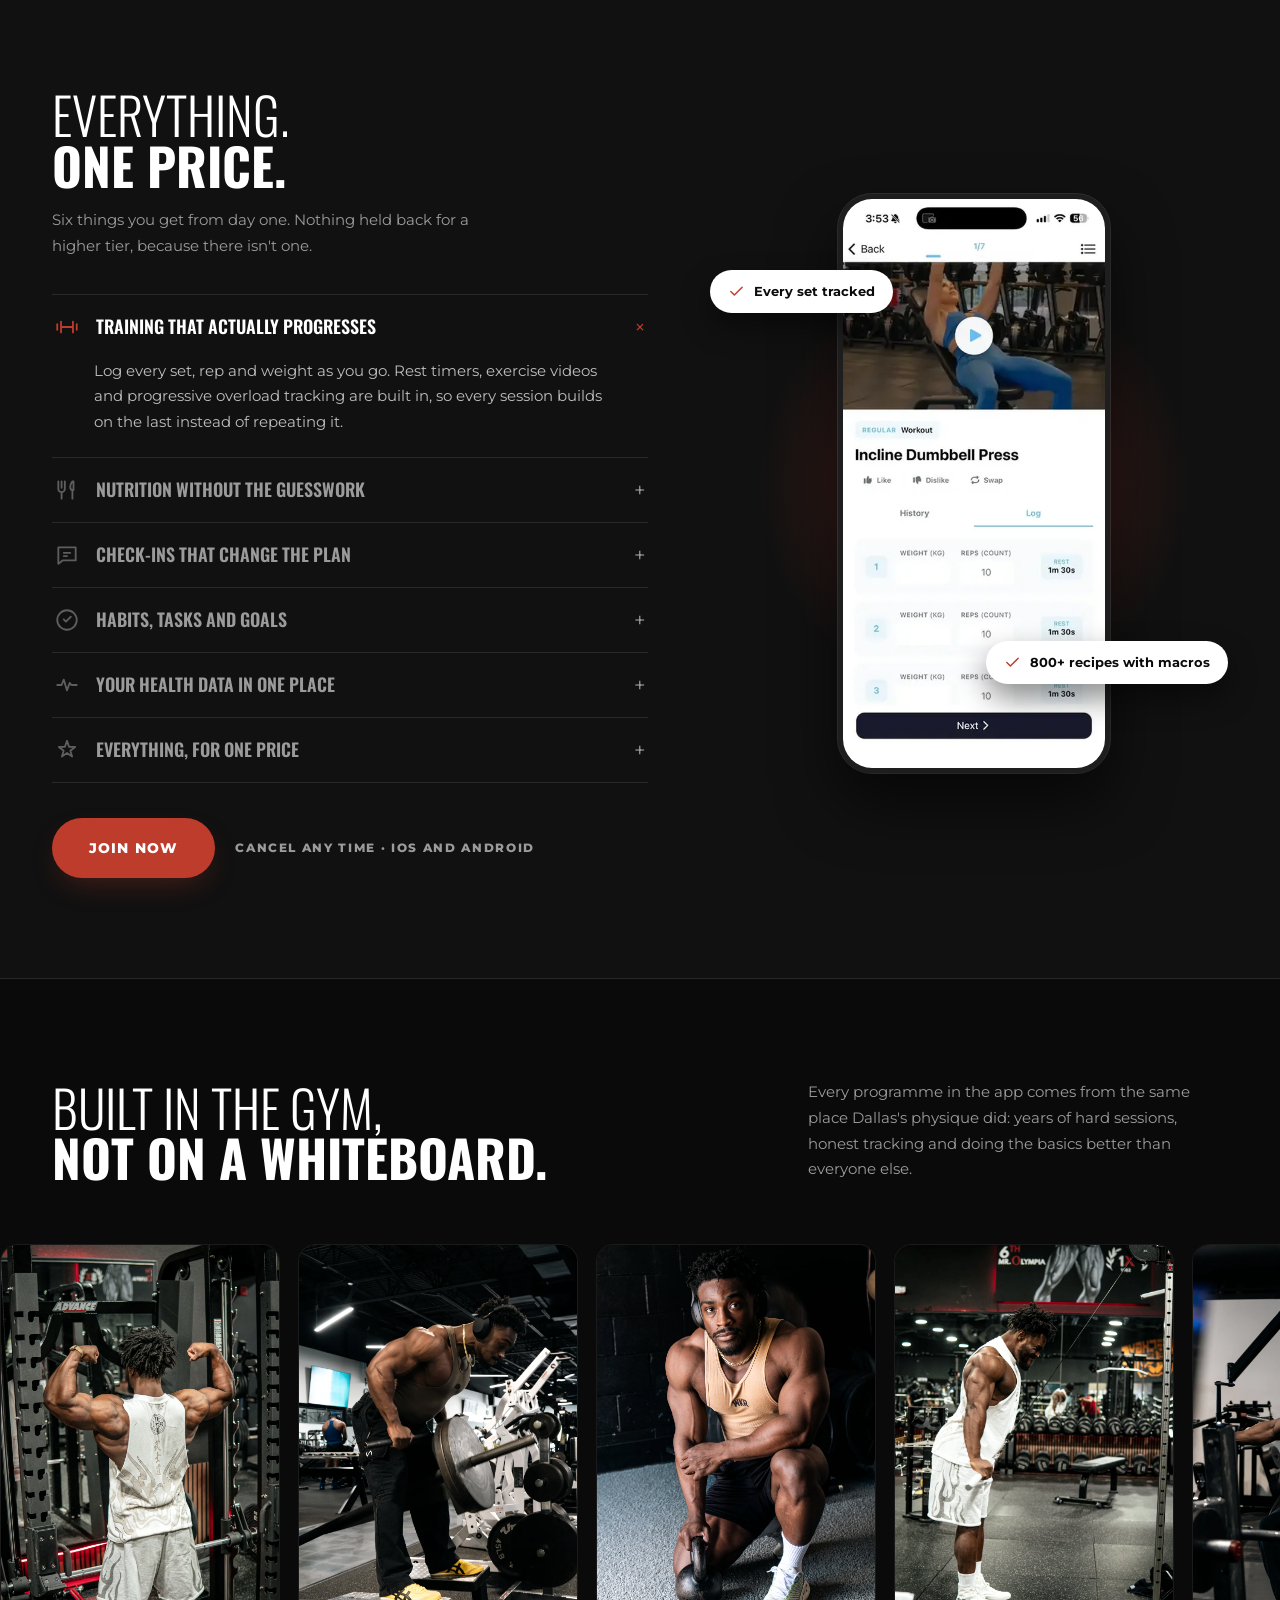
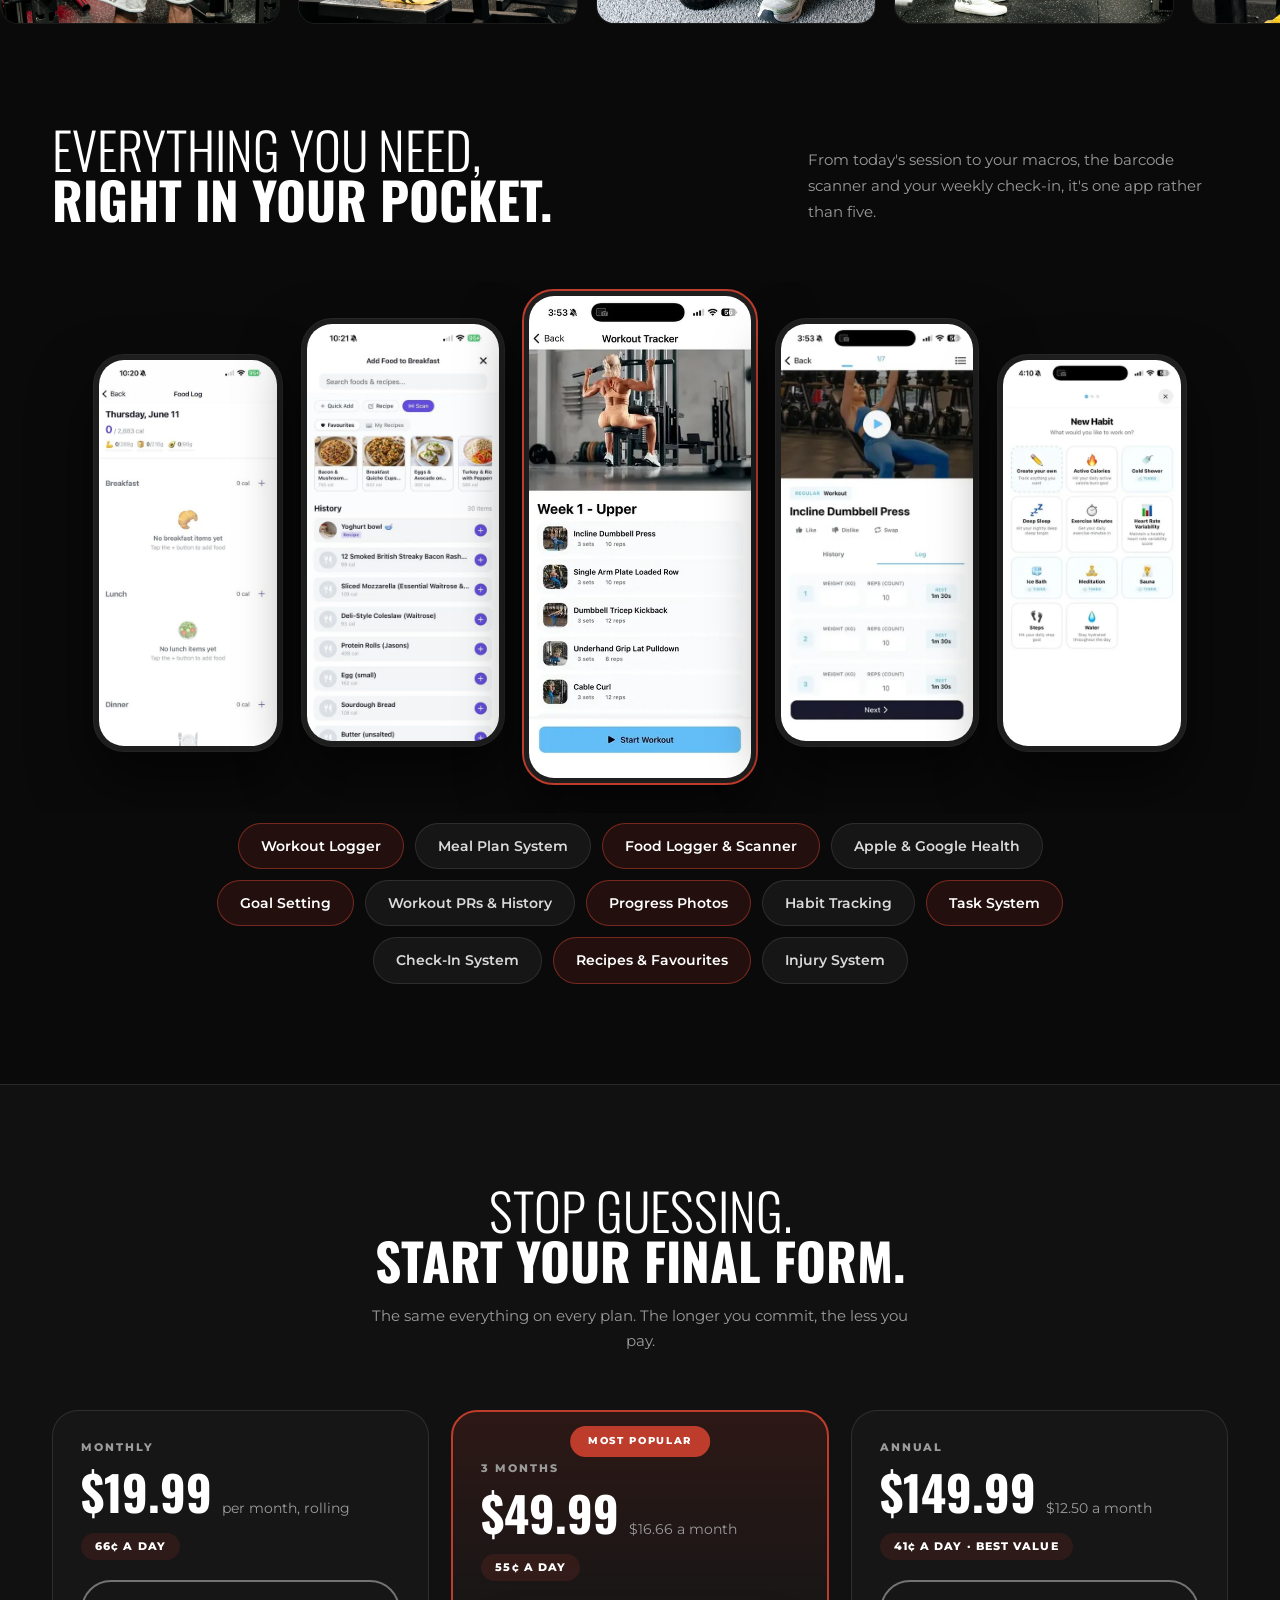
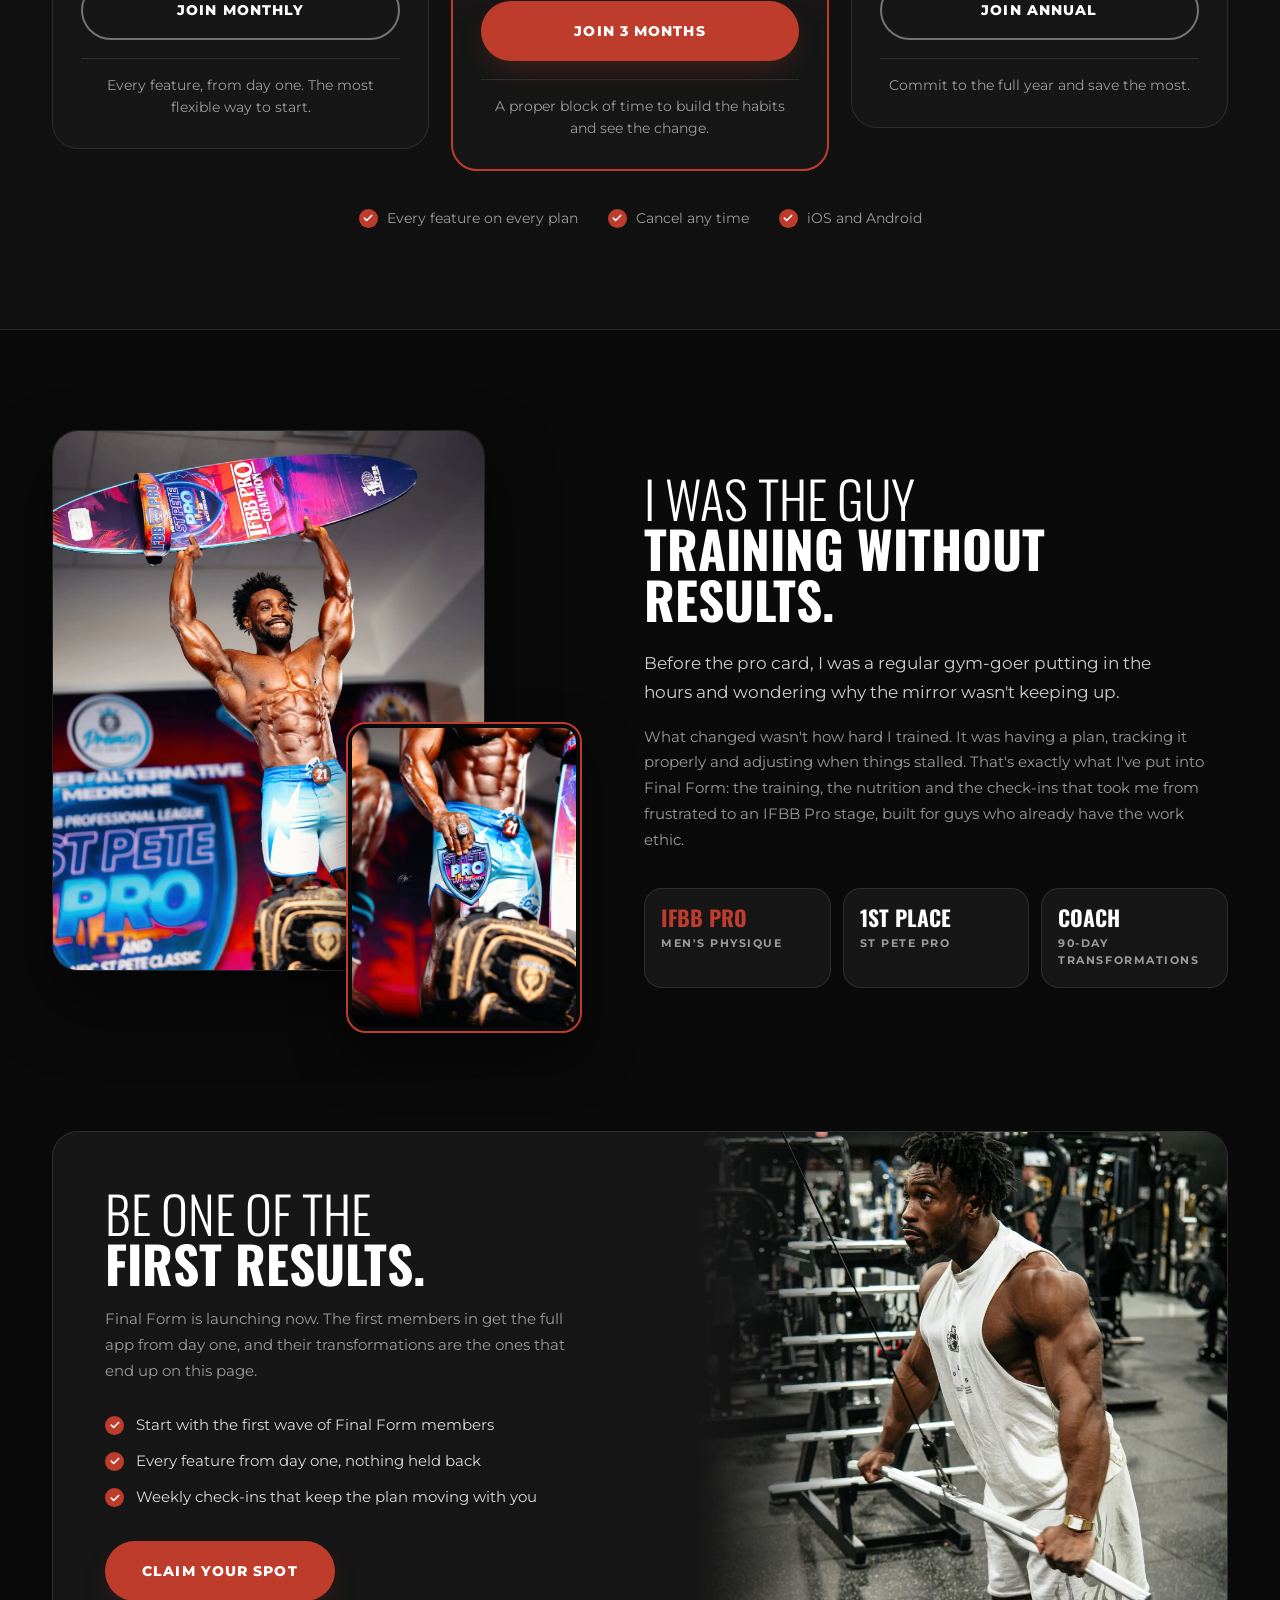
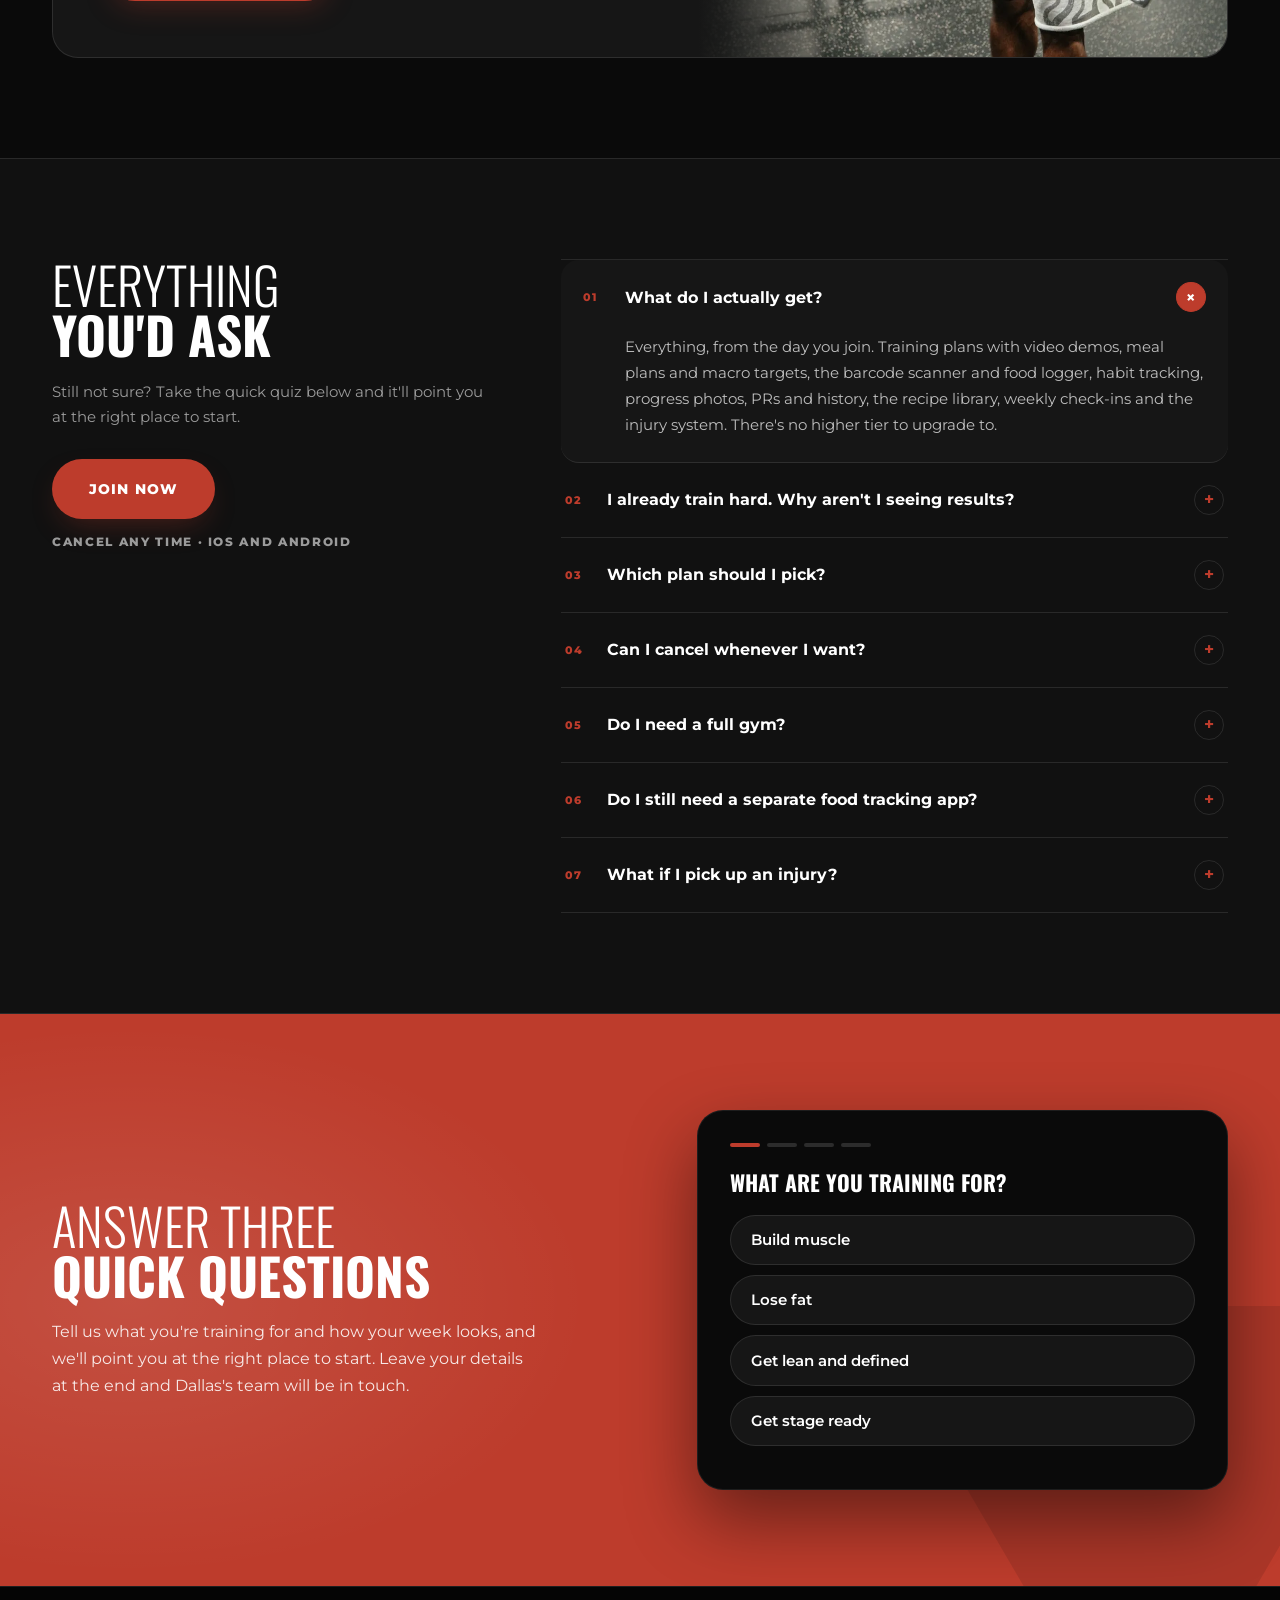
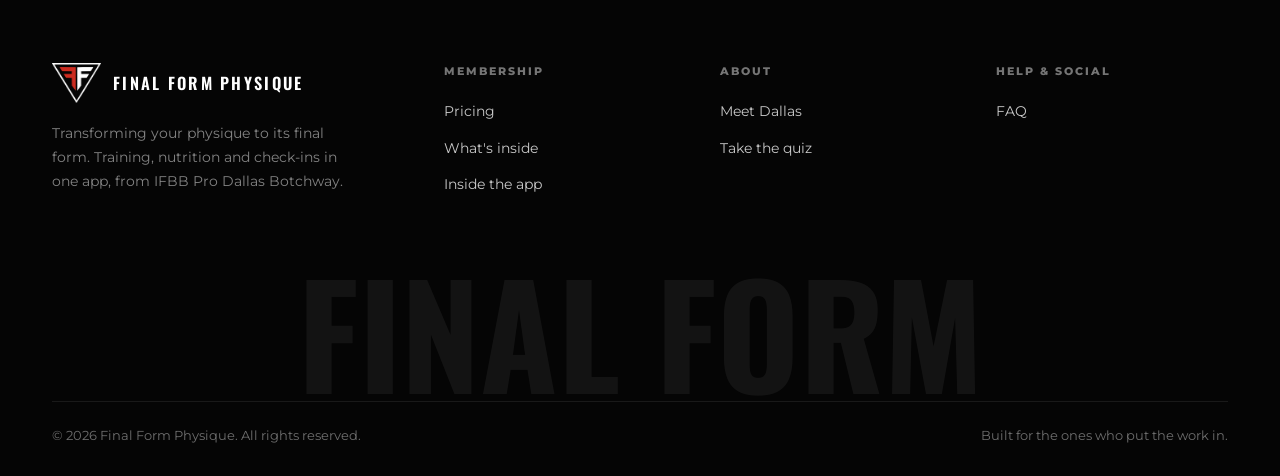
==== commit b5326c0b: "Remove the hero proof pill and the section eyebrow labels Co-Authored-By: Claude Opus 5.5 <noreply@a" ====
--- a/index.html
+++ b/index.html
@@ -883,12 +883,6 @@
   <header class="ff-hero" id="top">
     <div class="ff-shell ff-hero-grid">
       <div>
-        <div class="ff-proof">
-          <span class="ff-proof-mark"><svg viewBox="0 0 24 24" aria-hidden="true"><path d="M12 2.5l2.9 5.9 6.5.9-4.7 4.6 1.1 6.5L12 17.3l-5.8 3.1 1.1-6.5L2.6 9.3l6.5-.9z"/></svg></span>
-          <span class="ff-proof-text">Written by an IFBB Pro</span>
-          <span class="ff-proof-rule"></span>
-          <span class="ff-proof-text" style="color:var(--ff-red)">St Pete Pro Champion</span>
-        </div>
 
         <h1 class="ff-h1"><span class="thin">Train hard.</span><br>Finally <span class="red">look it.</span></h1>
 
@@ -937,7 +931,6 @@
   <section class="ff-sec" style="padding-top:0">
     <div class="ff-shell ff-about-grid">
       <div class="ff-about-copy">
-        <span class="ff-label">What Final Form is</span>
         <h2 class="ff-h2"><span class="thin">The effort's there.</span><br>Now get the result.</h2>
         <div style="margin-top:1.6rem">
           <p class="ff-lead">Most guys don't have an effort problem. They have a plan problem. Random sessions, guessed macros and nobody checking the numbers.</p>
@@ -962,7 +955,6 @@
   <section class="ff-sec ff-sec-alt" id="inside">
     <div class="ff-shell ff-inside-grid">
       <div>
-        <span class="ff-label">What's inside the membership</span>
         <h2 class="ff-h2"><span class="thin">Everything.</span><br>One price.</h2>
         <p class="ff-note ff-inside-sub">Six things you get from day one. Nothing held back for a higher tier, because there isn't one.</p>
 
@@ -1037,7 +1029,6 @@
     <div class="ff-shell">
       <div class="ff-head-split">
         <div>
-          <span class="ff-label">Train the way Dallas trains</span>
           <h2 class="ff-h2"><span class="thin">Built in the gym,</span><br>not on a whiteboard.</h2>
         </div>
         <p class="ff-note">Every programme in the app comes from the same place Dallas's physique did: years of hard sessions, honest tracking and doing the basics better than everyone else.</p>
@@ -1064,7 +1055,6 @@
     <div class="ff-shell">
       <div class="ff-head-split">
         <div>
-          <span class="ff-label">Inside the app</span>
           <h2 class="ff-h2"><span class="thin">Everything you need,</span><br>right in your pocket.</h2>
         </div>
         <p class="ff-note">From today's session to your macros, the barcode scanner and your weekly check-in, it's one app rather than five.</p>
@@ -1105,7 +1095,6 @@
   <section class="ff-sec ff-sec-alt" id="pricing">
     <div class="ff-shell">
       <div class="ff-centred">
-        <span class="ff-label">Membership</span>
         <h2 class="ff-h2"><span class="thin">Stop guessing.</span><br>Start your final form.</h2>
         <p class="ff-note">The same everything on every plan. The longer you commit, the less you pay.</p>
       </div>
@@ -1159,7 +1148,6 @@
         <div class="ff-coach-inset"><img src="images/photos/trophy-shield.webp" alt="Dallas with the St Pete Pro shield and champion's ring" loading="lazy"></div>
       </div>
       <div class="ff-coach-copy">
-        <span class="ff-label">Meet Dallas</span>
         <h2 class="ff-h2"><span class="thin">I was the guy</span><br>training without results.</h2>
         <div style="margin-top:1.6rem">
           <p class="ff-lead">Before the pro card, I was a regular gym-goer putting in the hours and wondering why the mirror wasn't keeping up.</p>
@@ -1179,7 +1167,6 @@
     <div class="ff-shell">
       <div class="ff-founding">
         <div class="ff-founding-copy">
-          <span class="ff-label">Founding members</span>
           <h2 class="ff-h2"><span class="thin">Be one of the</span><br>first results.</h2>
           <p class="ff-note">Final Form is launching now. The first members in get the full app from day one, and their transformations are the ones that end up on this page.</p>
           <ul class="ff-founding-list">
@@ -1198,7 +1185,6 @@
   <section class="ff-sec ff-sec-alt" id="faq">
     <div class="ff-shell ff-faq-grid">
       <div>
-        <span class="ff-label">FAQ</span>
         <h2 class="ff-h2"><span class="thin">Everything</span><br>you'd ask</h2>
         <p class="ff-note" style="margin-top:1.2rem">Still not sure? Take the quick quiz below and it'll point you at the right place to start.</p>
         <div style="margin-top:1.8rem">
@@ -1244,7 +1230,6 @@
   <section class="ff-capture" id="quiz">
     <div class="ff-shell ff-capture-grid">
       <div class="ff-capture-copy">
-        <span class="ff-label">Not sure where to start?</span>
         <h2 class="ff-h2"><span class="thin">Answer three</span><br>quick questions</h2>
         <p>Tell us what you're training for and how your week looks, and we'll point you at the right place to start. Leave your details at the end and Dallas's team will be in touch.</p>
       </div>
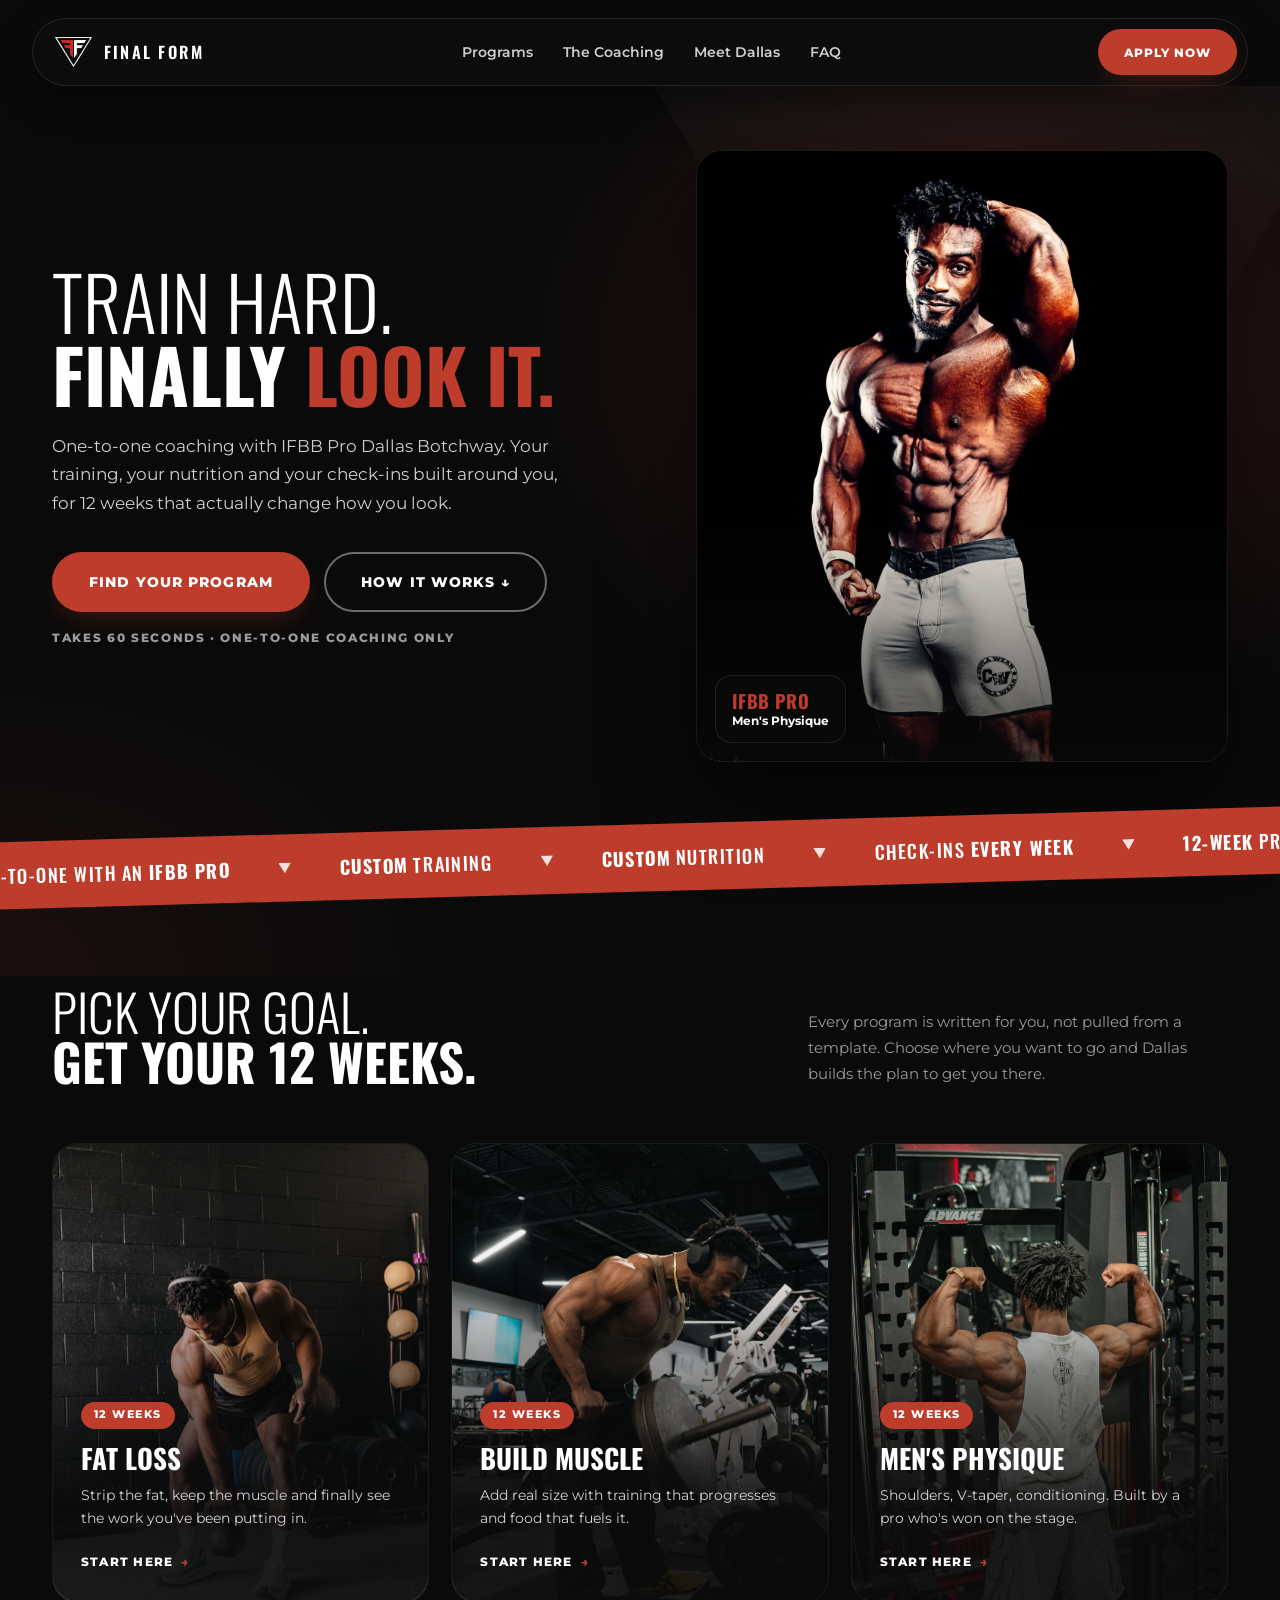
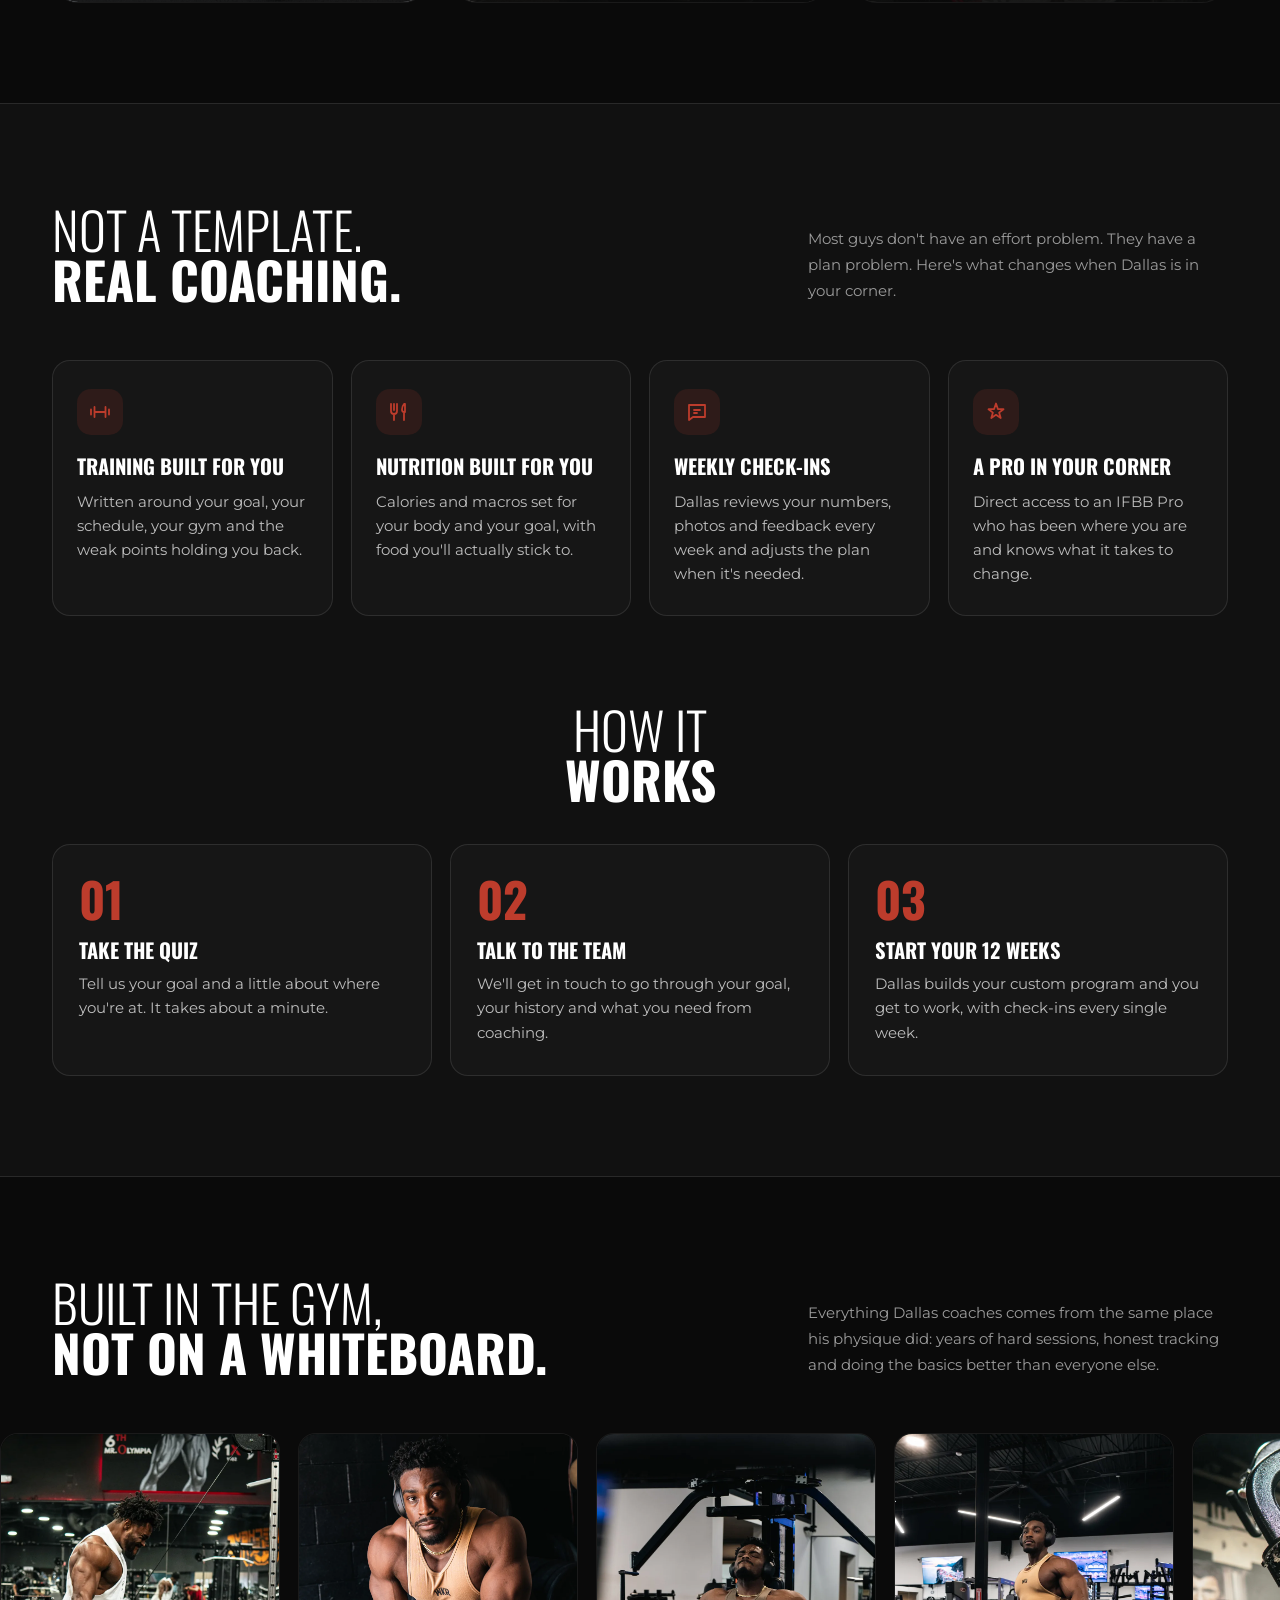
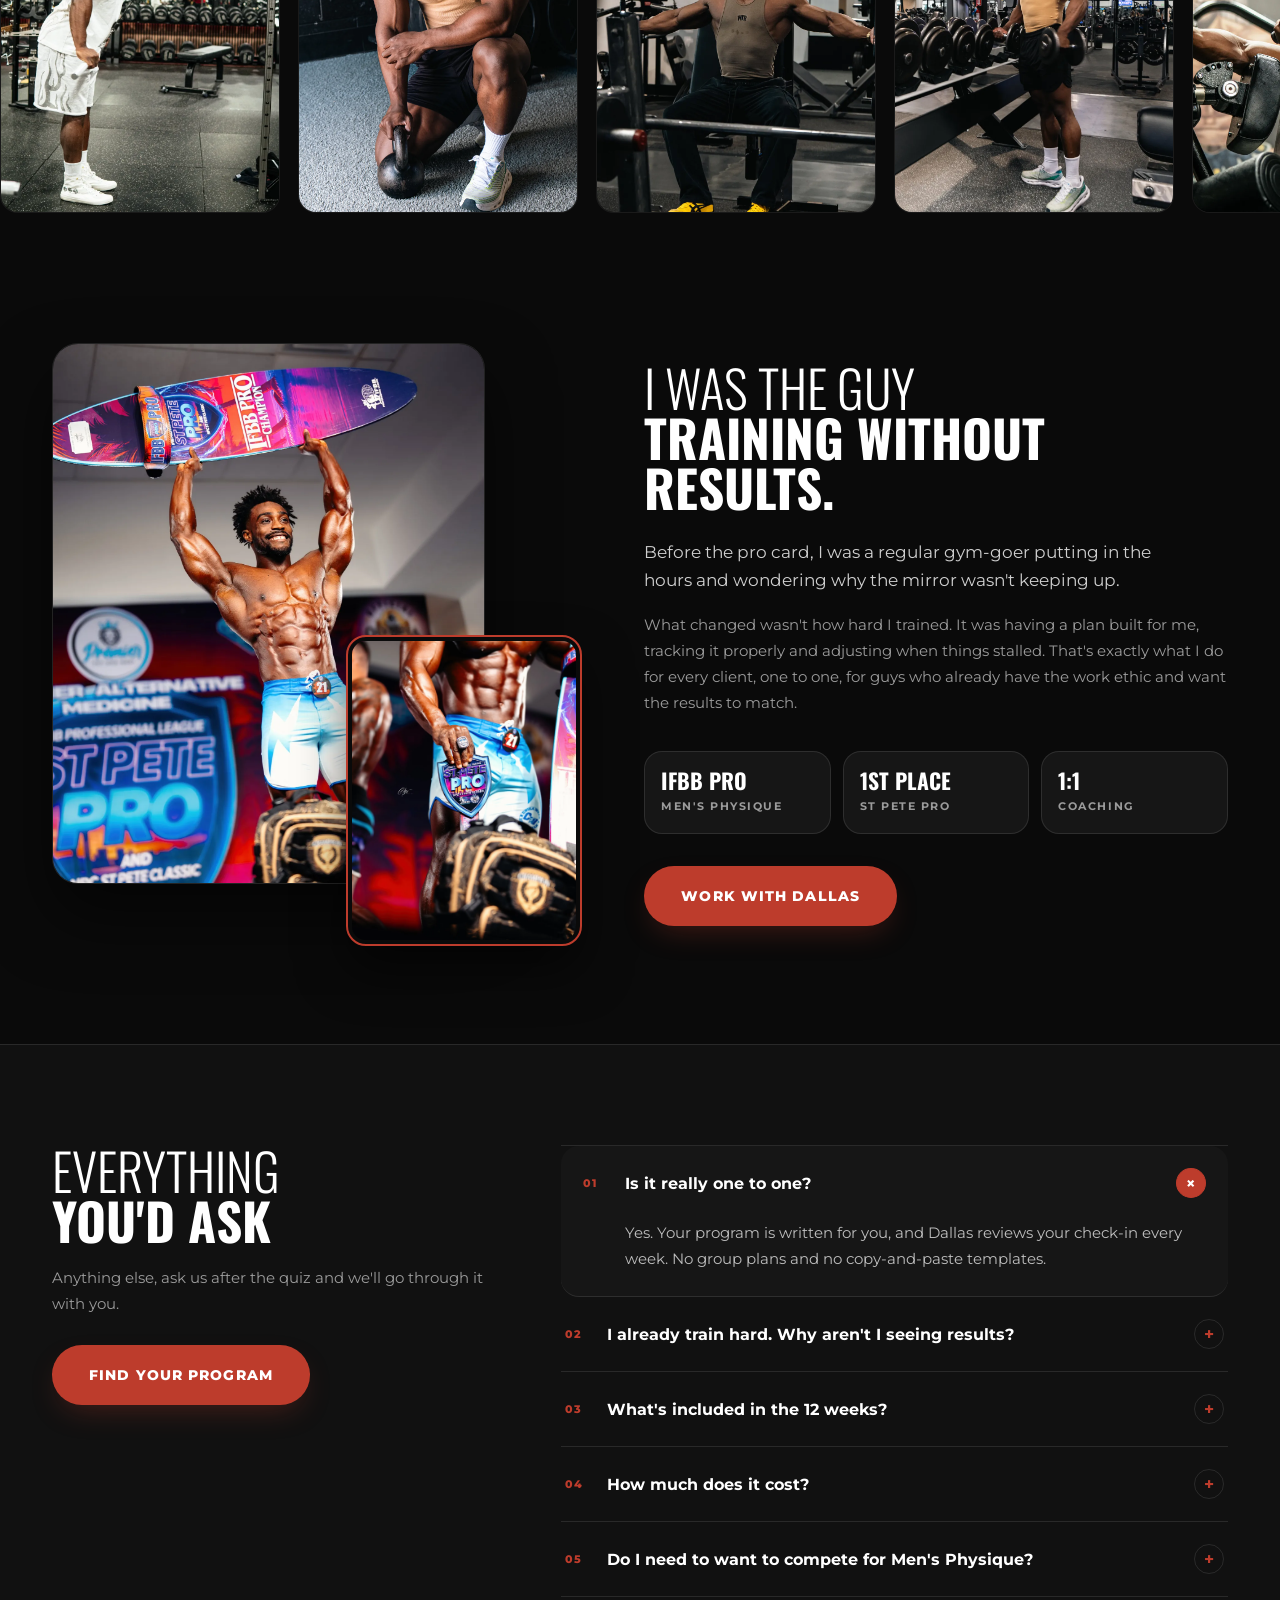
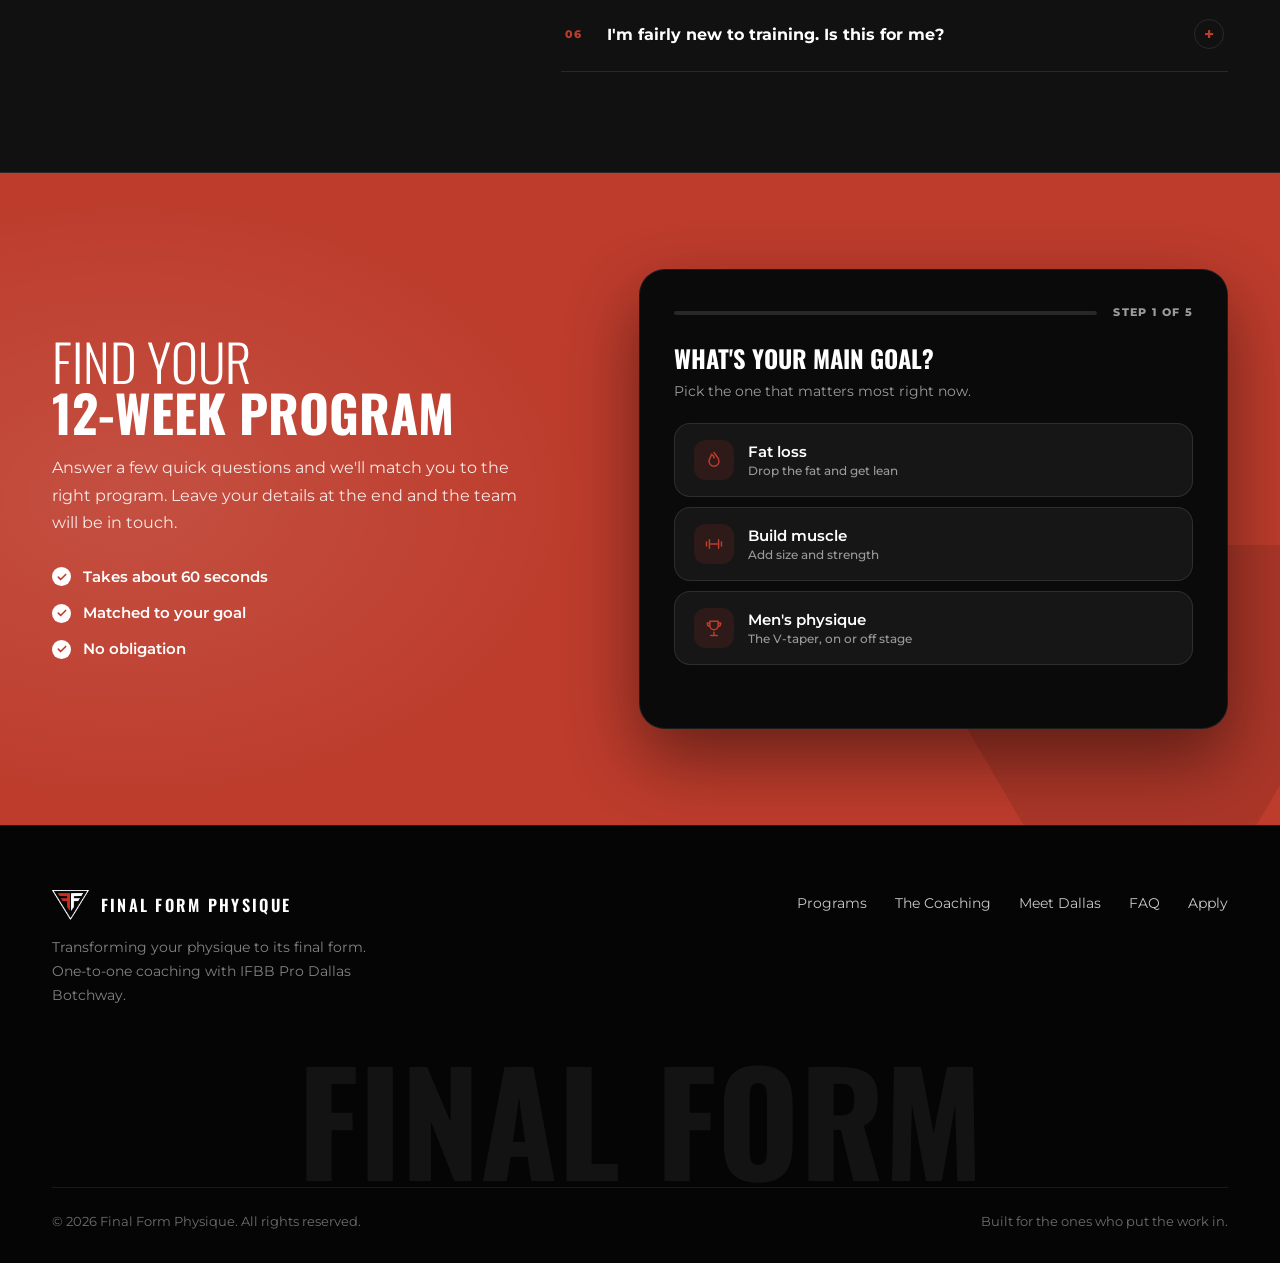
==== commit 8a34c85b: "Switch to one-to-one coaching with a goal quiz funnel Removes everything about the app. The homepage" ====
--- a/index.html
+++ b/index.html
@@ -3,865 +3,23 @@
 <head>
 <meta charset="utf-8">
 <meta name="viewport" content="width=device-width, initial-scale=1">
-<title>Final Form Physique | The app from IFBB Pro Dallas Botchway</title>
-<meta name="description" content="Training, nutrition and weekly check-ins in one app, written by IFBB Pro Dallas Botchway. Built for men who put the work in and want the physique to show it.">
+<title>Final Form Physique | One-to-one coaching with IFBB Pro Dallas Botchway</title>
+<meta name="description" content="One-to-one coaching with IFBB Pro Dallas Botchway. Custom 12-week programs for fat loss, building muscle and men's physique.">
 <meta name="theme-color" content="#0A0A0A">
-
 <link rel="icon" type="image/png" href="images/favicon.png">
 <link rel="apple-touch-icon" href="images/apple-touch-icon.png">
-
 <meta property="og:type" content="website">
 <meta property="og:site_name" content="Final Form Physique">
-<meta property="og:title" content="Final Form Physique | The app from IFBB Pro Dallas Botchway">
-<meta property="og:description" content="Training, nutrition and weekly check-ins in one app, written by IFBB Pro Dallas Botchway.">
+<meta property="og:title" content="Final Form Physique | One-to-one coaching with IFBB Pro Dallas Botchway">
+<meta property="og:description" content="Custom 12-week programs for fat loss, building muscle and men's physique.">
 <meta property="og:image" content="images/photos/trophy.webp">
 <meta name="twitter:card" content="summary_large_image">
-
 <link rel="preconnect" href="https://fonts.googleapis.com">
 <link rel="preconnect" href="https://fonts.gstatic.com" crossorigin>
 <link href="https://fonts.googleapis.com/css2?family=Oswald:wght@300;400;500;600;700&family=Montserrat:wght@400;500;600;700;800&display=swap" rel="stylesheet">
-
-<style>
-html, body { margin: 0; padding: 0; background: #0A0A0A; }
-html { scroll-behavior: smooth; }
-
-/* ===================================================================
-   FINAL FORM PHYSIQUE  |  stylesheet
-   Colours come from the FF logo: black, white and the logo red.
-   =================================================================== */
-
-#ff-page {
-  --ff-red: #BD3C2C;
-  --ff-red-dark: #9C2F21;
-  --ff-red-glow: rgba(189, 60, 44, 0.35);
-  --ff-red-soft: rgba(189, 60, 44, 0.14);
-  --ff-black: #0A0A0A;
-  --ff-ink: #111111;
-  --ff-card: #161616;
-  --ff-card-2: #1C1C1C;
-  --ff-white: #FFFFFF;
-  --ff-text: #EDEDED;
-  --ff-muted: #9B9B9B;
-  --ff-line: rgba(255, 255, 255, 0.10);
-
-  --ff-shell: 1240px;
-  --ff-r-lg: 26px;
-  --ff-r-md: 18px;
-
-  position: relative;
-  overflow-x: hidden;
-  background: var(--ff-black);
-  color: var(--ff-text);
-  font-family: 'Montserrat', system-ui, sans-serif;
-  font-size: 16px;
-  line-height: 1.6;
-  -webkit-font-smoothing: antialiased;
-}
-
-#ff-page *, #ff-page *::before, #ff-page *::after { box-sizing: border-box; margin: 0; padding: 0; }
-#ff-page img { max-width: 100%; display: block; }
-
-#ff-page .ff-shell { width: 100%; max-width: var(--ff-shell); margin: 0 auto; padding-inline: 32px; }
-
-/* ─── Type ───────────────────────────────────────────────────── */
-
-#ff-page .ff-label {
-  display: inline-flex;
-  align-items: center;
-  gap: 10px;
-  font-size: 0.72rem;
-  font-weight: 700;
-  letter-spacing: 0.22em;
-  text-transform: uppercase;
-  color: var(--ff-red);
-  margin-bottom: 1.1rem;
-}
-#ff-page .ff-label::before { content: ""; width: 22px; height: 2px; background: var(--ff-red); }
-
-#ff-page .ff-h1, #ff-page .ff-h2, #ff-page .ff-h3 {
-  font-family: 'Oswald', 'Montserrat', sans-serif;
-  text-transform: uppercase;
-  line-height: 0.98;
-  font-weight: 700;
-  color: var(--ff-white);
-}
-#ff-page .thin { font-weight: 300; }
-#ff-page .red { color: var(--ff-red); }
-
-#ff-page .ff-h1 { font-size: clamp(2.8rem, 5.8vw, 5rem); }
-#ff-page .ff-h2 { font-size: clamp(2rem, 4vw, 3.4rem); }
-#ff-page .ff-h3 { font-size: clamp(1.1rem, 1.6vw, 1.35rem); line-height: 1.15; }
-
-#ff-page .ff-lead { font-size: 1.04rem; line-height: 1.7; color: #CFCFCF; max-width: 48ch; }
-#ff-page .ff-note { font-size: 0.95rem; line-height: 1.7; color: var(--ff-muted); }
-
-#ff-page .ff-head-split {
-  display: grid;
-  grid-template-columns: minmax(0, 1.15fr) minmax(0, 0.85fr);
-  gap: 48px;
-  align-items: end;
-  margin-bottom: 56px;
-}
-#ff-page .ff-head-split .ff-note { max-width: 42ch; justify-self: end; }
-
-/* ─── Buttons ────────────────────────────────────────────────── */
-
-#ff-page .ff-btn {
-  display: inline-flex;
-  align-items: center;
-  justify-content: center;
-  gap: 10px;
-  padding: 1.05rem 2.2rem;
-  border-radius: 100px;
-  border: 2px solid transparent;
-  font-family: 'Montserrat', sans-serif;
-  font-size: 0.86rem;
-  font-weight: 800;
-  letter-spacing: 0.08em;
-  text-transform: uppercase;
-  text-decoration: none;
-  cursor: pointer;
-  transition: background .18s, color .18s, border-color .18s, transform .18s, box-shadow .18s;
-}
-#ff-page .ff-btn-solid { background: var(--ff-red); color: #fff; box-shadow: 0 12px 30px -10px var(--ff-red-glow); }
-#ff-page .ff-btn-solid:hover { background: var(--ff-red-dark); transform: translateY(-2px); }
-#ff-page .ff-btn-line { background: transparent; color: #fff; border-color: rgba(255,255,255,0.4); }
-#ff-page .ff-btn-line:hover { border-color: #fff; background: #fff; color: var(--ff-black); }
-#ff-page .ff-btn-white { background: #fff; color: var(--ff-black); }
-#ff-page .ff-btn-white:hover { background: var(--ff-red); color: #fff; }
-#ff-page .ff-btn-sm { padding: 0.72rem 1.5rem; font-size: 0.75rem; }
-
-#ff-page .ff-micro {
-  font-size: 0.74rem;
-  font-weight: 800;
-  letter-spacing: 0.14em;
-  text-transform: uppercase;
-  color: var(--ff-muted);
-}
-
-/* ─── Nav ────────────────────────────────────────────────────── */
-
-#ff-page .ff-nav-wrap { position: sticky; top: 0; z-index: 90; padding: 18px 32px 0; }
-#ff-page .ff-nav {
-  max-width: var(--ff-shell);
-  margin: 0 auto;
-  background: rgba(14,14,14,0.82);
-  backdrop-filter: blur(14px);
-  -webkit-backdrop-filter: blur(14px);
-  border: 1px solid var(--ff-line);
-  border-radius: 100px;
-  box-shadow: 0 14px 40px rgba(0,0,0,0.45);
-  display: flex;
-  align-items: center;
-  justify-content: space-between;
-  gap: 24px;
-  padding: 10px 10px 10px 22px;
-}
-#ff-page .ff-brand { display: flex; align-items: center; gap: 12px; text-decoration: none; color: #fff; }
-#ff-page .ff-brand img { height: 30px; width: auto; }
-#ff-page .ff-brand span {
-  font-family: 'Oswald', sans-serif;
-  font-weight: 600;
-  font-size: 1.02rem;
-  letter-spacing: 0.14em;
-  text-transform: uppercase;
-  white-space: nowrap;
-}
-#ff-page .ff-nav-links { display: flex; gap: 30px; list-style: none; }
-#ff-page .ff-nav-links a { font-size: 0.85rem; font-weight: 600; color: #CFCFCF; text-decoration: none; transition: color .18s; }
-#ff-page .ff-nav-links a:hover { color: var(--ff-red); }
-
-/* ─── Hero ───────────────────────────────────────────────────── */
-
-#ff-page .ff-hero {
-  position: relative;
-  background:
-    radial-gradient(ellipse 60% 70% at 78% 30%, rgba(189,60,44,0.28) 0%, transparent 62%),
-    radial-gradient(ellipse 50% 50% at 0% 100%, rgba(189,60,44,0.10) 0%, transparent 70%),
-    var(--ff-black);
-  padding: 56px 0 0;
-  overflow: hidden;
-}
-/* the logo's triangle, huge and faint, behind the hero */
-#ff-page .ff-hero::before {
-  content: "";
-  position: absolute;
-  right: -8%;
-  top: -6%;
-  width: 760px;
-  height: 640px;
-  border: 2px solid rgba(255,255,255,0.05);
-  clip-path: polygon(0 0, 100% 0, 50% 100%);
-  background: linear-gradient(180deg, rgba(255,255,255,0.03), transparent 70%);
-  pointer-events: none;
-}
-#ff-page .ff-hero-grid {
-  position: relative;
-  display: grid;
-  grid-template-columns: minmax(0, 1fr) minmax(0, 1fr);
-  gap: 48px;
-  align-items: center;
-  padding-bottom: 56px;
-}
-#ff-page .ff-proof {
-  display: inline-flex;
-  align-items: center;
-  gap: 12px;
-  background: rgba(255,255,255,0.04);
-  border: 1px solid var(--ff-line);
-  border-radius: 100px;
-  padding: 7px 18px 7px 8px;
-  margin-bottom: 1.8rem;
-}
-#ff-page .ff-proof-mark {
-  width: 30px; height: 30px;
-  border-radius: 50%;
-  background: var(--ff-red);
-  display: grid;
-  place-items: center;
-  flex-shrink: 0;
-}
-#ff-page .ff-proof-mark svg { width: 15px; height: 15px; fill: #fff; }
-#ff-page .ff-proof-text { font-size: 0.8rem; font-weight: 700; color: #fff; }
-#ff-page .ff-proof-rule { width: 1px; height: 18px; background: var(--ff-line); }
-
-#ff-page .ff-hero h1 { margin-bottom: 1.4rem; }
-#ff-page .ff-hero .ff-lead { margin-bottom: 2.2rem; }
-#ff-page .ff-hero-btns { display: flex; gap: 14px; flex-wrap: wrap; margin-bottom: 1.1rem; }
-
-#ff-page .ff-hero-visual { position: relative; min-height: 600px; }
-#ff-page .ff-hero-photo {
-  position: absolute;
-  inset: 0 0 0 22%;
-  border-radius: var(--ff-r-lg);
-  overflow: hidden;
-  background: #000;
-  border: 1px solid var(--ff-line);
-  box-shadow: 0 40px 90px rgba(0,0,0,0.6);
-}
-#ff-page .ff-hero-photo img { width: 100%; height: 100%; object-fit: cover; object-position: 50% 18%; }
-#ff-page .ff-hero-photo::after {
-  content: "";
-  position: absolute;
-  inset: 0;
-  background: linear-gradient(180deg, transparent 55%, rgba(10,10,10,0.75) 100%);
-}
-#ff-page .ff-hero-badge {
-  position: absolute;
-  right: 18px;
-  bottom: 18px;
-  z-index: 2;
-  background: rgba(10,10,10,0.78);
-  backdrop-filter: blur(8px);
-  border: 1px solid var(--ff-line);
-  border-radius: 16px;
-  padding: 12px 16px;
-  font-size: 0.74rem;
-  font-weight: 700;
-  line-height: 1.4;
-  color: #fff;
-}
-#ff-page .ff-hero-badge b { display: block; font-family: 'Oswald', sans-serif; font-size: 1.15rem; text-transform: uppercase; color: var(--ff-red); letter-spacing: 0.02em; }
-
-#ff-page .ff-phone {
-  border-radius: 28px;
-  overflow: hidden;
-  background: #000;
-  border: 5px solid #1E1E1E;
-  outline: 1px solid rgba(255,255,255,0.12);
-  box-shadow: 0 30px 60px rgba(0,0,0,0.6);
-}
-#ff-page .ff-phone img { width: 100%; aspect-ratio: 440 / 956; object-fit: cover; }
-#ff-page .ff-hero-phone { position: absolute; width: 186px; }
-#ff-page .ff-hero-phone-a { left: 0; bottom: 6%; transform: rotate(-7deg); z-index: 2; }
-#ff-page .ff-hero-phone-b { left: 19%; bottom: 26%; transform: rotate(4.5deg); width: 160px; z-index: 1; }
-
-/* ─── Marquee ────────────────────────────────────────────────── */
-
-#ff-page .ff-marquee {
-  background: var(--ff-red);
-  color: #fff;
-  transform: rotate(-1.6deg) scale(1.05);
-  margin: 0 0 86px;
-  padding: 18px 0;
-  overflow: hidden;
-}
-#ff-page .ff-marquee-row {
-  display: flex;
-  gap: 46px;
-  align-items: center;
-  white-space: nowrap;
-  animation: ff-slide 34s linear infinite;
-  width: max-content;
-}
-@keyframes ff-slide { from { transform: translateX(0); } to { transform: translateX(-50%); } }
-#ff-page .ff-marquee-item {
-  font-family: 'Oswald', sans-serif;
-  font-size: 1.1rem;
-  font-weight: 500;
-  letter-spacing: 0.06em;
-  text-transform: uppercase;
-}
-#ff-page .ff-marquee-item b { font-weight: 700; }
-#ff-page .ff-marquee-tri { width: 12px; height: 10px; background: #fff; clip-path: polygon(0 0, 100% 0, 50% 100%); opacity: .85; }
-@media (prefers-reduced-motion: reduce) { #ff-page .ff-marquee-row { animation: none; } }
-
-/* ─── Sections ───────────────────────────────────────────────── */
-
-#ff-page .ff-sec { padding: 100px 0; }
-#ff-page .ff-sec-alt { background: var(--ff-ink); border-top: 1px solid var(--ff-line); border-bottom: 1px solid var(--ff-line); }
-
-/* ─── About ──────────────────────────────────────────────────── */
-
-#ff-page .ff-about-grid { display: grid; grid-template-columns: minmax(0, 1fr) minmax(0, 1fr); gap: 64px; align-items: center; }
-#ff-page .ff-about-copy p + p { margin-top: 1.1rem; }
-#ff-page .ff-statrow {
-  display: flex;
-  gap: 44px;
-  flex-wrap: wrap;
-  margin-top: 2.4rem;
-  padding-top: 2rem;
-  border-top: 1px solid var(--ff-line);
-}
-#ff-page .ff-stat-num { font-family: 'Oswald', sans-serif; font-size: 1.9rem; font-weight: 700; line-height: 1; color: #fff; text-transform: uppercase; }
-#ff-page .ff-stat-lbl { font-size: 0.68rem; font-weight: 700; letter-spacing: 0.14em; text-transform: uppercase; color: var(--ff-muted); margin-top: 6px; }
-
-#ff-page .ff-phone-cluster { position: relative; min-height: 540px; }
-#ff-page .ff-phone-cluster .ff-phone { position: absolute; width: 220px; }
-#ff-page .ff-pc-1 { left: 0; top: 46px; transform: rotate(-5deg); }
-#ff-page .ff-pc-2 { left: 29%; top: 0; z-index: 2; }
-#ff-page .ff-pc-3 { right: 0; top: 60px; transform: rotate(5deg); }
-#ff-page .ff-phone-cluster::before {
-  content: "";
-  position: absolute;
-  left: 50%; top: 50%;
-  width: 420px; height: 420px;
-  transform: translate(-50%, -50%);
-  border-radius: 50%;
-  background: radial-gradient(circle, var(--ff-red-glow) 0%, transparent 68%);
-}
-
-/* ─── What's inside ──────────────────────────────────────────── */
-
-#ff-page .ff-inside-grid { display: grid; grid-template-columns: minmax(0, 1.08fr) minmax(0, 0.92fr); gap: 72px; align-items: center; }
-#ff-page .ff-inside-sub { margin-top: 1.1rem; max-width: 44ch; }
-
-#ff-page .ff-acc { margin-top: 2.2rem; border-top: 1px solid var(--ff-line); }
-#ff-page .ff-acc-item { border-bottom: 1px solid var(--ff-line); }
-#ff-page .ff-acc-q {
-  width: 100%;
-  display: flex;
-  align-items: center;
-  gap: 16px;
-  padding: 19px 2px;
-  background: none;
-  border: none;
-  text-align: left;
-  cursor: pointer;
-  font-family: 'Oswald', sans-serif;
-  font-size: 1.12rem;
-  font-weight: 600;
-  text-transform: uppercase;
-  color: var(--ff-muted);
-  transition: color .18s;
-}
-#ff-page .ff-acc-q:hover, #ff-page .ff-acc-item.open .ff-acc-q { color: #fff; }
-#ff-page .ff-acc-ico { width: 26px; height: 26px; flex-shrink: 0; color: #5E5E5E; transition: color .18s; }
-#ff-page .ff-acc-ico svg { width: 100%; height: 100%; display: block; }
-#ff-page .ff-acc-item.open .ff-acc-ico, #ff-page .ff-acc-q:hover .ff-acc-ico { color: var(--ff-red); }
-#ff-page .ff-acc-q .t { flex: 1; line-height: 1.2; }
-#ff-page .ff-acc-tog { flex-shrink: 0; font-family: 'Montserrat', sans-serif; font-size: 1.25rem; font-weight: 400; line-height: 1; transition: transform .22s; }
-#ff-page .ff-acc-item.open .ff-acc-tog { transform: rotate(45deg); color: var(--ff-red); }
-#ff-page .ff-acc-a { display: none; padding: 0 2px 22px 42px; }
-#ff-page .ff-acc-item.open .ff-acc-a { display: block; }
-#ff-page .ff-acc-a p { font-size: 0.93rem; line-height: 1.7; color: #BDBDBD; max-width: 52ch; }
-
-#ff-page .ff-inside-cta { display: flex; align-items: center; gap: 20px; flex-wrap: wrap; margin-top: 2.2rem; }
-
-#ff-page .ff-inside-visual { position: relative; display: flex; align-items: center; justify-content: center; padding: 24px 0; }
-#ff-page .ff-blob {
-  position: absolute;
-  width: 440px; height: 440px;
-  border-radius: 50%;
-  background: radial-gradient(circle, rgba(189,60,44,0.45) 0%, rgba(189,60,44,0.08) 55%, transparent 70%);
-}
-#ff-page .ff-inside-visual .ff-phone { position: relative; z-index: 1; width: 272px; border-radius: 34px; }
-#ff-page .ff-chip {
-  position: absolute;
-  z-index: 2;
-  display: inline-flex;
-  align-items: center;
-  gap: 9px;
-  background: #fff;
-  color: var(--ff-black);
-  border-radius: 100px;
-  padding: 11px 18px;
-  font-size: 0.82rem;
-  font-weight: 700;
-  white-space: nowrap;
-  box-shadow: 0 14px 30px rgba(0,0,0,0.45);
-}
-#ff-page .ff-chip svg { width: 17px; height: 17px; color: var(--ff-red); flex-shrink: 0; }
-#ff-page .ff-chip-a { top: 16%; left: -2%; }
-#ff-page .ff-chip-b { bottom: 18%; right: 0; }
-
-/* ─── Photo strip ────────────────────────────────────────────── */
-
-#ff-page .ff-strip { overflow: hidden; padding: 6px 0 0; }
-#ff-page .ff-strip-row {
-  display: flex;
-  gap: 18px;
-  width: max-content;
-  animation: ff-slide 60s linear infinite;
-}
-#ff-page .ff-strip:hover .ff-strip-row { animation-play-state: paused; }
-#ff-page .ff-strip-row figure {
-  flex: 0 0 auto;
-  width: 280px;
-  height: 380px;
-  border-radius: var(--ff-r-md);
-  overflow: hidden;
-  border: 1px solid var(--ff-line);
-  background: #000;
-}
-#ff-page .ff-strip-row img { width: 100%; height: 100%; object-fit: cover; filter: grayscale(0.15) contrast(1.05); transition: transform .5s, filter .5s; }
-#ff-page .ff-strip-row figure:hover img { transform: scale(1.04); filter: none; }
-@media (prefers-reduced-motion: reduce) { #ff-page .ff-strip-row { animation: none; } #ff-page .ff-strip { overflow-x: auto; } }
-
-/* ─── App showcase ───────────────────────────────────────────── */
-
-#ff-page .ff-screens { overflow-x: auto; scroll-snap-type: x mandatory; -webkit-overflow-scrolling: touch; scrollbar-width: none; padding: 10px 0 30px; }
-#ff-page .ff-screens::-webkit-scrollbar { display: none; }
-#ff-page .ff-arc { display: flex; align-items: flex-start; justify-content: center; gap: 20px; width: max-content; margin: 0 auto; padding-inline: 32px; }
-#ff-page .ff-arc .ff-phone { flex: 0 0 auto; scroll-snap-align: center; border-radius: 30px; }
-#ff-page .ff-arc-out    { width: 188px; margin-top: 64px; }
-#ff-page .ff-arc-mid    { width: 202px; margin-top: 28px; }
-#ff-page .ff-arc-centre { width: 232px; margin-top: 0; outline: 2px solid var(--ff-red) !important; }
-
-#ff-page .ff-pills { display: flex; flex-wrap: wrap; gap: 11px; justify-content: center; max-width: 940px; margin: 10px auto 0; }
-#ff-page .ff-pill {
-  border: 1.5px solid var(--ff-line);
-  border-radius: 100px;
-  padding: 11px 22px;
-  font-size: 0.87rem;
-  font-weight: 600;
-  color: #DADADA;
-  background: var(--ff-card);
-}
-#ff-page .ff-pill-on { background: var(--ff-red-soft); border-color: rgba(189,60,44,0.55); color: #fff; }
-
-/* ─── Pricing ────────────────────────────────────────────────── */
-
-#ff-page .ff-centred { text-align: center; max-width: 720px; margin: 0 auto 56px; }
-#ff-page .ff-centred .ff-label { justify-content: center; }
-#ff-page .ff-centred .ff-note { margin: 1.1rem auto 0; max-width: 54ch; }
-
-#ff-page .ff-plans { display: grid; grid-template-columns: repeat(3, minmax(0, 1fr)); gap: 22px; align-items: start; }
-#ff-page .ff-plan { position: relative; background: var(--ff-card); border: 1px solid var(--ff-line); border-radius: var(--ff-r-lg); overflow: hidden; }
-#ff-page .ff-plan-pop { border: 2px solid var(--ff-red); background: linear-gradient(180deg, rgba(189,60,44,0.16), var(--ff-card) 60%); }
-#ff-page .ff-plan-body { padding: 28px 28px 30px; }
-#ff-page .ff-plan-pop .ff-plan-body { padding-top: 48px; }
-#ff-page .ff-plan-tag { font-size: 0.68rem; font-weight: 800; letter-spacing: 0.18em; text-transform: uppercase; color: var(--ff-muted); margin-bottom: 0.7rem; }
-#ff-page .ff-plan-price { display: flex; align-items: baseline; gap: 10px; flex-wrap: wrap; }
-#ff-page .ff-plan-amt { font-family: 'Oswald', sans-serif; font-size: 3rem; font-weight: 700; line-height: 1; color: #fff; }
-#ff-page .ff-plan-per { font-size: 0.86rem; color: var(--ff-muted); }
-#ff-page .ff-plan-day {
-  display: inline-block;
-  background: var(--ff-red-soft);
-  color: #fff;
-  border-radius: 100px;
-  padding: 5px 14px;
-  font-size: 0.68rem;
-  font-weight: 800;
-  letter-spacing: 0.1em;
-  text-transform: uppercase;
-  margin: 14px 0 20px;
-}
-#ff-page .ff-plan .ff-btn { width: 100%; }
-#ff-page .ff-plan-note { margin-top: 18px; padding-top: 16px; border-top: 1px solid var(--ff-line); font-size: 0.85rem; color: var(--ff-muted); text-align: center; line-height: 1.6; }
-#ff-page .ff-popular {
-  position: absolute;
-  top: 14px; left: 50%;
-  transform: translateX(-50%);
-  background: var(--ff-red);
-  color: #fff;
-  font-size: 0.64rem;
-  font-weight: 800;
-  letter-spacing: 0.16em;
-  text-transform: uppercase;
-  padding: 7px 18px;
-  border-radius: 100px;
-  white-space: nowrap;
-}
-#ff-page .ff-trust { display: flex; gap: 30px; justify-content: center; flex-wrap: wrap; margin-top: 36px; font-size: 0.86rem; color: var(--ff-muted); }
-#ff-page .ff-trust span { display: flex; align-items: center; gap: 9px; }
-#ff-page .ff-tick { width: 19px; height: 19px; border-radius: 50%; background: var(--ff-red); display: flex; align-items: center; justify-content: center; flex-shrink: 0; }
-#ff-page .ff-tick svg { width: 10px; height: 10px; fill: none; stroke: #fff; stroke-width: 2; stroke-linecap: round; stroke-linejoin: round; }
-
-/* ─── Meet Dallas ────────────────────────────────────────────── */
-
-#ff-page .ff-coach { display: grid; grid-template-columns: minmax(0, 0.95fr) minmax(0, 1.05fr); gap: 64px; align-items: center; }
-#ff-page .ff-coach-photos { position: relative; padding-bottom: 60px; }
-#ff-page .ff-coach-photo { border-radius: var(--ff-r-lg); overflow: hidden; border: 1px solid var(--ff-line); box-shadow: 0 32px 66px rgba(0,0,0,0.55); width: 82%; }
-#ff-page .ff-coach-photo img { width: 100%; aspect-ratio: 4 / 5; object-fit: cover; object-position: 50% 20%; }
-#ff-page .ff-coach-inset {
-  position: absolute;
-  right: 0; bottom: 0;
-  width: 44%;
-  border-radius: var(--ff-r-md);
-  overflow: hidden;
-  border: 4px solid var(--ff-black);
-  outline: 2px solid var(--ff-red);
-  box-shadow: 0 24px 50px rgba(0,0,0,0.6);
-}
-#ff-page .ff-coach-inset img { width: 100%; aspect-ratio: 3 / 4; object-fit: cover; object-position: 50% 30%; }
-#ff-page .ff-coach-copy p + p { margin-top: 1.1rem; }
-#ff-page .ff-creds { display: grid; grid-template-columns: repeat(3, minmax(0, 1fr)); gap: 12px; margin-top: 2.2rem; }
-#ff-page .ff-cred { background: var(--ff-card); border: 1px solid var(--ff-line); border-radius: var(--ff-r-md); padding: 18px 16px; }
-#ff-page .ff-cred .ff-stat-num { font-size: 1.35rem; }
-#ff-page .ff-cred .ff-stat-num.red { color: var(--ff-red); }
-
-/* ─── Founding members ───────────────────────────────────────── */
-
-#ff-page .ff-founding {
-  display: grid;
-  grid-template-columns: minmax(0, 1.1fr) minmax(0, 0.9fr);
-  gap: 0;
-  border-radius: var(--ff-r-lg);
-  overflow: hidden;
-  border: 1px solid var(--ff-line);
-  background: var(--ff-card);
-}
-#ff-page .ff-founding-copy { padding: 56px 52px; }
-#ff-page .ff-founding-copy .ff-note { margin-top: 1.1rem; max-width: 46ch; }
-#ff-page .ff-founding-list { list-style: none; margin: 1.8rem 0 2rem; display: grid; gap: 12px; }
-#ff-page .ff-founding-list li { display: flex; gap: 12px; align-items: flex-start; font-size: 0.95rem; color: #DADADA; }
-#ff-page .ff-founding-list .ff-tick { margin-top: 3px; }
-#ff-page .ff-founding-photo { position: relative; min-height: 420px; }
-#ff-page .ff-founding-photo img { position: absolute; inset: 0; width: 100%; height: 100%; object-fit: cover; object-position: 50% 20%; }
-#ff-page .ff-founding-photo::after { content: ""; position: absolute; inset: 0; background: linear-gradient(90deg, var(--ff-card) 0%, transparent 30%); }
-
-/* ─── FAQ ────────────────────────────────────────────────────── */
-
-#ff-page .ff-faq-grid { display: grid; grid-template-columns: minmax(0, 0.8fr) minmax(0, 1.2fr); gap: 64px; align-items: start; }
-#ff-page .ff-faq-list { border-top: 1px solid var(--ff-line); }
-#ff-page .ff-faq-item { border-bottom: 1px solid var(--ff-line); transition: background .2s; }
-#ff-page .ff-faq-q {
-  width: 100%;
-  display: flex;
-  align-items: center;
-  gap: 18px;
-  padding: 22px 4px;
-  background: none;
-  border: none;
-  text-align: left;
-  cursor: pointer;
-  font-family: 'Montserrat', sans-serif;
-  font-size: 1rem;
-  font-weight: 700;
-  color: #fff;
-}
-#ff-page .ff-faq-n { font-size: 0.7rem; font-weight: 800; color: var(--ff-red); letter-spacing: 0.1em; flex-shrink: 0; width: 24px; }
-#ff-page .ff-faq-q .t { flex: 1; }
-#ff-page .ff-faq-ico {
-  width: 30px; height: 30px;
-  border-radius: 50%;
-  border: 1.5px solid var(--ff-line);
-  display: grid;
-  place-items: center;
-  flex-shrink: 0;
-  font-size: 1.05rem;
-  line-height: 1;
-  color: var(--ff-red);
-  transition: background .2s, color .2s, transform .2s;
-}
-#ff-page .ff-faq-item.open .ff-faq-ico { background: var(--ff-red); border-color: var(--ff-red); color: #fff; transform: rotate(45deg); }
-#ff-page .ff-faq-a { display: none; padding: 0 22px 24px 64px; }
-#ff-page .ff-faq-item.open .ff-faq-a { display: block; }
-#ff-page .ff-faq-a p { font-size: 0.94rem; line-height: 1.72; color: #BDBDBD; }
-#ff-page .ff-faq-item.open { background: var(--ff-card); border-radius: var(--ff-r-md); }
-#ff-page .ff-faq-item.open .ff-faq-q { padding-inline: 22px; }
-
-/* ─── Quiz + lead capture ────────────────────────────────────── */
-
-#ff-page .ff-capture {
-  position: relative;
-  background:
-    radial-gradient(ellipse 60% 80% at 10% 50%, rgba(255,255,255,0.10) 0%, transparent 60%),
-    var(--ff-red);
-  color: #fff;
-  padding: 96px 0;
-  overflow: hidden;
-}
-#ff-page .ff-capture::before {
-  content: "";
-  position: absolute;
-  right: -140px; bottom: -200px;
-  width: 560px; height: 480px;
-  background: rgba(0,0,0,0.10);
-  clip-path: polygon(0 0, 100% 0, 50% 100%);
-}
-#ff-page .ff-capture-grid { position: relative; display: grid; grid-template-columns: minmax(0, 1fr) minmax(0, 0.9fr); gap: 56px; align-items: center; }
-#ff-page .ff-capture .ff-label { color: #fff; }
-#ff-page .ff-capture .ff-label::before { background: #fff; }
-#ff-page .ff-capture h2 { margin-bottom: 1.1rem; }
-#ff-page .ff-capture-copy p { color: rgba(255,255,255,0.88); max-width: 44ch; line-height: 1.7; }
-
-#ff-page .ff-card {
-  position: relative;
-  background: var(--ff-black);
-  color: var(--ff-text);
-  border-radius: var(--ff-r-lg);
-  padding: 32px;
-  border: 1px solid rgba(255,255,255,0.08);
-  box-shadow: 0 30px 70px rgba(0,0,0,0.45);
-  min-height: 380px;
-  display: flex;
-  flex-direction: column;
-}
-#ff-page .ff-quiz-dots { display: flex; gap: 7px; margin-bottom: 22px; }
-#ff-page .ff-quiz-dot { width: 30px; height: 4px; border-radius: 100px; background: rgba(255,255,255,0.14); transition: background .25s; }
-#ff-page .ff-quiz-dot.on { background: var(--ff-red); }
-#ff-page .ff-card.done .ff-quiz-dots { visibility: hidden; }
-
-#ff-page .ff-quiz-step { display: none; }
-#ff-page .ff-quiz-step.active { display: block; animation: ffQuizIn .3s ease both; }
-@keyframes ffQuizIn { from { opacity: 0; transform: translateY(8px); } to { opacity: 1; transform: none; } }
-
-#ff-page .ff-quiz-q { font-family: 'Oswald', sans-serif; font-size: clamp(1.15rem, 1.7vw, 1.4rem); font-weight: 700; text-transform: uppercase; line-height: 1.2; color: #fff; margin: 0 0 20px; }
-#ff-page .ff-quiz-sub { font-size: 0.8rem; line-height: 1.55; color: var(--ff-muted); margin: -14px 0 20px; padding-bottom: 16px; border-bottom: 1px solid var(--ff-line); }
-#ff-page .ff-quiz-opts { display: grid; gap: 10px; }
-#ff-page .ff-quiz-opt {
-  appearance: none;
-  width: 100%;
-  text-align: left;
-  padding: 0.95rem 1.2rem;
-  border-radius: 100px;
-  border: 1.5px solid var(--ff-line);
-  background: var(--ff-card);
-  font-family: 'Montserrat', sans-serif;
-  font-size: 0.92rem;
-  font-weight: 600;
-  color: #fff;
-  cursor: pointer;
-  transition: border-color .2s, background .2s, transform .15s;
-}
-#ff-page .ff-quiz-opt:hover { border-color: var(--ff-red); background: var(--ff-red-soft); transform: translateX(3px); }
-#ff-page .ff-quiz-opt.on { border-color: var(--ff-red); background: var(--ff-red); }
-#ff-page .ff-quiz-back { appearance: none; background: none; border: 0; margin-top: 20px; font-family: 'Montserrat', sans-serif; font-size: 0.8rem; font-weight: 700; color: var(--ff-muted); cursor: pointer; }
-#ff-page .ff-quiz-back:hover { color: var(--ff-red); }
-
-#ff-page .ff-field { margin-bottom: 14px; }
-#ff-page .ff-card label { display: block; font-size: 0.68rem; font-weight: 800; letter-spacing: 0.16em; text-transform: uppercase; color: var(--ff-muted); margin-bottom: 8px; }
-#ff-page .ff-opt { color: #666; margin-left: 6px; }
-#ff-page .ff-card input {
-  width: 100%;
-  padding: 0.92rem 1.2rem;
-  border-radius: 100px;
-  border: 1.5px solid var(--ff-line);
-  background: var(--ff-card);
-  font-family: 'Montserrat', sans-serif;
-  font-size: 0.95rem;
-  color: #fff;
-  outline: none;
-  transition: border-color .2s;
-}
-#ff-page .ff-card input::placeholder { color: #6A6A6A; }
-#ff-page .ff-card input:focus { border-color: var(--ff-red); }
-#ff-page .ff-card input.ff-bad { border-color: #FF6B5A; }
-#ff-page .ff-trap { position: absolute !important; left: -9999px !important; width: 1px !important; height: 1px !important; opacity: 0 !important; pointer-events: none; }
-#ff-page .ff-go { width: 100%; margin-top: 6px; }
-#ff-page .ff-go[disabled] { opacity: 0.6; pointer-events: none; }
-#ff-page .ff-small { font-size: 0.78rem; color: var(--ff-muted); text-align: center; margin-top: 14px; }
-
-#ff-page .ff-result { text-align: center; }
-#ff-page .ff-badge {
-  display: inline-flex;
-  align-items: center;
-  gap: 8px;
-  font-size: 0.64rem;
-  font-weight: 800;
-  letter-spacing: 0.16em;
-  text-transform: uppercase;
-  color: #fff;
-  background: var(--ff-red-soft);
-  border: 1px solid rgba(189,60,44,0.5);
-  border-radius: 100px;
-  padding: 7px 15px;
-  margin-bottom: 18px;
-}
-#ff-page .ff-badge svg { width: 11px; height: 11px; fill: none; stroke: currentColor; stroke-width: 2.2; stroke-linecap: round; stroke-linejoin: round; }
-#ff-page .ff-result .ff-h3 { margin-bottom: 0.7rem; }
-#ff-page .ff-summary { font-size: 0.85rem; color: var(--ff-muted); margin-bottom: 12px; }
-#ff-page .ff-why { font-size: 0.86rem; line-height: 1.65; color: #BDBDBD; margin: 0 auto 22px; max-width: 34ch; }
-#ff-page .ff-qprice { display: flex; flex-direction: column; align-items: center; gap: 2px; margin-bottom: 20px; }
-#ff-page .ff-qamt { font-family: 'Oswald', sans-serif; font-size: clamp(2.2rem, 4vw, 2.9rem); font-weight: 700; line-height: 1; color: #fff; }
-#ff-page .ff-qper { font-size: 0.74rem; font-weight: 700; letter-spacing: 0.1em; text-transform: uppercase; color: var(--ff-muted); }
-#ff-page .ff-result .ff-btn { width: 100%; }
-
-#ff-page .ff-wa {
-  margin-top: 10px;
-  background: #25D366; color: #fff;
-  box-shadow: 0 8px 22px -8px rgba(37, 211, 102, .65);
-  white-space: nowrap;
-}
-#ff-page .ff-wa:hover { background: #1EBE5A; transform: translateY(-2px); }
-#ff-page .ff-wa svg { width: 20px; height: 20px; fill: currentColor; flex-shrink: 0; }
-
-/* ─── Footer ─────────────────────────────────────────────────── */
-
-#ff-page footer { background: #050505; color: #fff; padding: 76px 0 30px; border-top: 1px solid var(--ff-line); }
-#ff-page .ff-foot-grid { display: grid; grid-template-columns: minmax(0, 1.5fr) repeat(3, minmax(0, 1fr)); gap: 44px; padding-bottom: 48px; }
-#ff-page .ff-foot-brand .ff-brand { margin-bottom: 1.2rem; }
-#ff-page .ff-foot-brand .ff-brand img { height: 40px; }
-#ff-page .ff-foot-brand p { font-size: 0.88rem; color: rgba(255,255,255,0.5); line-height: 1.7; max-width: 34ch; }
-#ff-page .ff-foot-col h4 { font-size: 0.7rem; font-weight: 800; letter-spacing: 0.18em; text-transform: uppercase; color: rgba(255,255,255,0.45); margin-bottom: 1.1rem; }
-#ff-page .ff-foot-col ul { list-style: none; display: flex; flex-direction: column; gap: 11px; }
-#ff-page .ff-foot-col a { font-size: 0.9rem; color: rgba(255,255,255,0.78); text-decoration: none; transition: color .18s; }
-#ff-page .ff-foot-col a:hover { color: var(--ff-red); }
-#ff-page .ff-wordmark {
-  font-family: 'Oswald', sans-serif;
-  font-size: clamp(3rem, 11vw, 9.4rem);
-  font-weight: 700;
-  line-height: 0.85;
-  text-transform: uppercase;
-  color: rgba(255,255,255,0.06);
-  text-align: center;
-  padding: 26px 0 10px;
-  user-select: none;
-  white-space: nowrap;
-}
-#ff-page .ff-foot-bottom {
-  display: flex;
-  justify-content: space-between;
-  align-items: center;
-  gap: 16px;
-  flex-wrap: wrap;
-  padding-top: 24px;
-  border-top: 1px solid rgba(255,255,255,0.08);
-  font-size: 0.8rem;
-  color: rgba(255,255,255,0.42);
-}
-
-/* ─── Responsive ─────────────────────────────────────────────── */
-
-@media (max-width: 1040px) {
-  #ff-page .ff-nav-links { display: none; }
-
-  #ff-page .ff-hero-grid,
-  #ff-page .ff-about-grid,
-  #ff-page .ff-inside-grid,
-  #ff-page .ff-coach,
-  #ff-page .ff-faq-grid,
-  #ff-page .ff-capture-grid,
-  #ff-page .ff-founding { grid-template-columns: minmax(0, 1fr); gap: 48px; }
-  #ff-page .ff-founding { gap: 0; }
-  #ff-page .ff-founding-photo { min-height: 360px; order: -1; }
-  #ff-page .ff-founding-photo::after { background: linear-gradient(0deg, var(--ff-card) 0%, transparent 35%); }
-  #ff-page .ff-head-split { grid-template-columns: minmax(0, 1fr); gap: 16px; align-items: start; margin-bottom: 40px; }
-  #ff-page .ff-head-split .ff-note { justify-self: start; }
-
-  #ff-page .ff-hero-visual { width: 100%; max-width: 560px; margin: 0 auto; min-height: 0; aspect-ratio: 1 / 1.02; }
-  #ff-page .ff-phone-cluster { width: 100%; max-width: 520px; margin: 0 auto; min-height: 0; aspect-ratio: 1 / 1; }
-  #ff-page .ff-phone-cluster .ff-phone { width: 42%; }
-  #ff-page .ff-coach-photos { max-width: 520px; width: 100%; margin: 0 auto; }
-
-  #ff-page .ff-plans { grid-template-columns: minmax(0, 1fr); max-width: 480px; margin: 0 auto; gap: 18px; }
-  #ff-page .ff-foot-grid { grid-template-columns: repeat(3, minmax(0, 1fr)); gap: 36px 28px; }
-  #ff-page .ff-foot-brand { grid-column: 1 / -1; }
-}
-
-@media (max-width: 720px) {
-  #ff-page .ff-shell { padding-inline: 20px; }
-  #ff-page .ff-nav-wrap { padding: 12px 14px 0; }
-  #ff-page .ff-nav { padding: 8px 8px 8px 14px; gap: 10px; }
-  #ff-page .ff-brand img { height: 26px; }
-  #ff-page .ff-brand span { font-size: 0.86rem; letter-spacing: 0.1em; }
-
-  #ff-page .ff-sec { padding: 68px 0; }
-  #ff-page .ff-h1 { font-size: clamp(2.6rem, 12vw, 3.4rem); }
-  #ff-page .ff-h2 { font-size: clamp(2rem, 9vw, 2.5rem); }
-  #ff-page .ff-lead { font-size: 0.98rem; }
-
-  #ff-page .ff-hero { padding-top: 32px; }
-  #ff-page .ff-hero::before { width: 420px; height: 360px; right: -30%; }
-  #ff-page .ff-hero-grid { gap: 36px; padding-bottom: 48px; }
-  #ff-page .ff-hero-btns { flex-direction: column; align-items: stretch; gap: 10px; }
-  #ff-page .ff-hero-btns .ff-btn { width: 100%; }
-  #ff-page .ff-hero .ff-micro { display: block; text-align: center; }
-  #ff-page .ff-hero-visual { aspect-ratio: 1 / 1.12; }
-  #ff-page .ff-hero-photo { inset: 0 0 0 24%; border-radius: 22px; }
-  #ff-page .ff-hero-phone { width: 40%; }
-  #ff-page .ff-hero-phone-b { width: 35%; left: 22%; bottom: 28%; }
-  #ff-page .ff-hero-phone .ff-phone, #ff-page .ff-phone { border-radius: 20px; border-width: 4px; }
-  #ff-page .ff-hero-badge { right: 10px; bottom: 10px; padding: 9px 12px; font-size: 0.66rem; }
-  #ff-page .ff-hero-badge b { font-size: 0.95rem; }
-
-  #ff-page .ff-proof { padding: 6px 14px 6px 6px; gap: 9px; margin-bottom: 1.4rem; }
-  #ff-page .ff-proof-text { font-size: 0.72rem; white-space: nowrap; }
-  #ff-page .ff-proof-rule, #ff-page .ff-proof-text + .ff-proof-rule + .ff-proof-text { display: none; }
-
-  #ff-page .ff-marquee { margin: 0 0 60px; padding: 14px 0; }
-  #ff-page .ff-marquee-row { gap: 30px; }
-  #ff-page .ff-marquee-item { font-size: 0.95rem; }
-
-  #ff-page .ff-statrow { display: grid; grid-template-columns: repeat(3, minmax(0, 1fr)); gap: 14px; margin-top: 2rem; padding-top: 1.6rem; }
-  #ff-page .ff-stat-num { font-size: 1.4rem; }
-  #ff-page .ff-stat-lbl { font-size: 0.6rem; letter-spacing: 0.1em; line-height: 1.4; }
-  #ff-page .ff-phone-cluster::before { width: 300px; height: 300px; }
-
-  #ff-page .ff-acc-q { font-size: 1.02rem; padding: 17px 0; gap: 14px; }
-  #ff-page .ff-acc-a { padding: 0 0 20px 40px; }
-  #ff-page .ff-inside-cta { flex-direction: column; align-items: stretch; gap: 12px; }
-  #ff-page .ff-inside-cta .ff-btn { width: 100%; }
-  #ff-page .ff-inside-cta .ff-micro { text-align: center; }
-  #ff-page .ff-blob { width: 300px; height: 300px; }
-  #ff-page .ff-inside-visual .ff-phone { width: 220px; border-radius: 28px; }
-  #ff-page .ff-chip { font-size: 0.74rem; padding: 9px 14px; }
-  #ff-page .ff-chip-a { top: 8%; left: 0; }
-  #ff-page .ff-chip-b { bottom: 8%; right: 0; }
-
-  #ff-page .ff-strip-row figure { width: 200px; height: 270px; }
-
-  #ff-page .ff-arc { justify-content: flex-start; gap: 14px; padding-inline: 20px; }
-  #ff-page .ff-arc-out    { width: 150px; margin-top: 40px; }
-  #ff-page .ff-arc-mid    { width: 160px; margin-top: 18px; }
-  #ff-page .ff-arc-centre { width: 184px; }
-  #ff-page .ff-pills { display: grid; grid-template-columns: repeat(2, minmax(0, 1fr)); gap: 8px; }
-  #ff-page .ff-pill { display: flex; align-items: center; justify-content: center; text-align: center; min-height: 46px; padding: 9px 10px; font-size: 0.75rem; line-height: 1.25; border-radius: 14px; }
-
-  #ff-page .ff-centred { margin-bottom: 36px; }
-  #ff-page .ff-plan-body { padding: 24px 22px 26px; }
-  #ff-page .ff-plan-amt { font-size: 2.6rem; }
-  #ff-page .ff-trust { gap: 12px; flex-direction: column; align-items: flex-start; width: max-content; max-width: 100%; margin: 30px auto 0; }
-
-  #ff-page .ff-creds { grid-template-columns: minmax(0, 1fr); }
-  #ff-page .ff-cred { display: flex; align-items: baseline; justify-content: space-between; gap: 12px; }
-  #ff-page .ff-founding-copy { padding: 34px 24px 38px; }
-  #ff-page .ff-founding-copy .ff-btn { width: 100%; }
-
-  #ff-page .ff-faq-q { font-size: 0.95rem; padding: 18px 2px; gap: 12px; }
-  #ff-page .ff-faq-a { padding: 0 14px 20px 46px; }
-  #ff-page .ff-faq-item.open .ff-faq-q { padding-inline: 14px; }
-  #ff-page .ff-faq-grid > div:first-child .ff-btn { width: 100%; }
-
-  #ff-page .ff-capture { padding: 64px 0; }
-  #ff-page .ff-card { padding: 24px 20px; min-height: 0; border-radius: var(--ff-r-md); }
-
-  #ff-page footer { padding: 56px 0 26px; }
-  #ff-page .ff-foot-grid { grid-template-columns: repeat(2, minmax(0, 1fr)); gap: 32px 20px; padding-bottom: 36px; }
-  #ff-page .ff-foot-bottom { flex-direction: column; align-items: flex-start; gap: 8px; }
-}
-
-@media (max-width: 380px) {
-  #ff-page .ff-shell { padding-inline: 16px; }
-  #ff-page .ff-brand span { display: none; }
-  #ff-page .ff-nav .ff-btn { padding: 0.6rem 1rem; font-size: 0.68rem; }
-}
-</style>
+<link rel="stylesheet" href="css/site.css">
 </head>
 <body>
-
 <div id="ff-page">
 
   <!-- ─── NAV ─────────────────────────────────────────────────── -->
@@ -869,13 +27,12 @@
     <nav class="ff-nav">
       <a href="#top" class="ff-brand"><img src="images/logo-mark.png" alt="Final Form Physique"><span>Final Form</span></a>
       <ul class="ff-nav-links">
-        <li><a href="#inside">What's Inside</a></li>
-        <li><a href="#app">The App</a></li>
-        <li><a href="#pricing">Pricing</a></li>
+        <li><a href="#programs">Programs</a></li>
+        <li><a href="#coaching">The Coaching</a></li>
         <li><a href="#dallas">Meet Dallas</a></li>
         <li><a href="#faq">FAQ</a></li>
       </ul>
-      <a href="#pricing" class="ff-btn ff-btn-solid ff-btn-sm">Join Now</a>
+      <a href="#quiz" class="ff-btn ff-btn-solid ff-btn-sm">Apply Now</a>
     </nav>
   </div>
 
@@ -883,259 +40,150 @@
   <header class="ff-hero" id="top">
     <div class="ff-shell ff-hero-grid">
       <div>
-
         <h1 class="ff-h1"><span class="thin">Train hard.</span><br>Finally <span class="red">look it.</span></h1>
-
-        <p class="ff-lead">You're putting the work in. Final Form is the app that makes sure it shows: training, nutrition and weekly check-ins in one place, written by IFBB Pro Dallas Botchway.</p>
-
+        <p class="ff-lead">One-to-one coaching with IFBB Pro Dallas Botchway. Your training, your nutrition and your check-ins built around you, for 12 weeks that actually change how you look.</p>
         <div class="ff-hero-btns">
-          <a href="#pricing" class="ff-btn ff-btn-solid">Join Now</a>
-          <a href="#inside" class="ff-btn ff-btn-line">See What's Inside &#8595;</a>
-        </div>
-        <p class="ff-micro">Cancel any time &middot; iOS and Android</p>
-      </div>
-
-      <div class="ff-hero-visual">
-        <div class="ff-hero-photo">
-          <img src="images/photos/hero-studio.webp" alt="Dallas Botchway on stage-ready form, studio shot on black">
-          <div class="ff-hero-badge"><b>IFBB Pro</b>Men's Physique</div>
-        </div>
-        <div class="ff-hero-phone ff-hero-phone-a ff-phone">
-          <img src="images/app/workout.webp" alt="A workout in the app, with every exercise, set and rep laid out">
-        </div>
-        <div class="ff-hero-phone ff-hero-phone-b ff-phone">
-          <img src="images/app/meals.webp" alt="Today's meal plan with calories and macros">
-        </div>
+          <a href="#quiz" class="ff-btn ff-btn-solid">Find Your Program</a>
+          <a href="#coaching" class="ff-btn ff-btn-line">How It Works &#8595;</a>
+        </div>
+        <p class="ff-micro">Takes 60 seconds &middot; One-to-one coaching only</p>
+      </div>
+
+      <div class="ff-hero-photo">
+        <img src="images/photos/hero-studio.webp" alt="Dallas Botchway, studio shot on black">
+        <div class="ff-hero-badge"><b>IFBB Pro</b>Men's Physique</div>
       </div>
     </div>
 
     <div class="ff-marquee" aria-hidden="true">
       <div class="ff-marquee-row" id="ffMarquee">
-        <span class="ff-marquee-item">Written by an <b>IFBB Pro</b></span>
+        <span class="ff-marquee-item">One-to-one with an <b>IFBB Pro</b></span>
         <span class="ff-marquee-tri"></span>
-        <span class="ff-marquee-item"><b>Training</b> that progresses</span>
+        <span class="ff-marquee-item"><b>Custom</b> training</span>
         <span class="ff-marquee-tri"></span>
-        <span class="ff-marquee-item"><b>800+</b> recipes with macros</span>
+        <span class="ff-marquee-item"><b>Custom</b> nutrition</span>
         <span class="ff-marquee-tri"></span>
         <span class="ff-marquee-item">Check-ins <b>every week</b></span>
         <span class="ff-marquee-tri"></span>
-        <span class="ff-marquee-item">Barcode scanner <b>built in</b></span>
+        <span class="ff-marquee-item"><b>12-week</b> programs</span>
         <span class="ff-marquee-tri"></span>
-        <span class="ff-marquee-item">Cancel <b>any time</b></span>
-        <span class="ff-marquee-tri"></span>
       </div>
     </div>
   </header>
 
-  <!-- ─── WHAT IT IS ──────────────────────────────────────────── -->
-  <section class="ff-sec" style="padding-top:0">
-    <div class="ff-shell ff-about-grid">
-      <div class="ff-about-copy">
-        <h2 class="ff-h2"><span class="thin">The effort's there.</span><br>Now get the result.</h2>
-        <div style="margin-top:1.6rem">
-          <p class="ff-lead">Most guys don't have an effort problem. They have a plan problem. Random sessions, guessed macros and nobody checking the numbers.</p>
-          <p class="ff-note">Final Form fixes that. Dallas writes the training, your nutrition sits in the same app you log it in, and your weekly check-in keeps the plan moving with you. No spreadsheets, no second tracking app, no starting again every Monday.</p>
-        </div>
-        <div class="ff-statrow">
-          <div><div class="ff-stat-num">14</div><div class="ff-stat-lbl">Features included</div></div>
-          <div><div class="ff-stat-num">800+</div><div class="ff-stat-lbl">Recipes with macros</div></div>
-          <div><div class="ff-stat-num">Weekly</div><div class="ff-stat-lbl">Check-ins</div></div>
-        </div>
-      </div>
-
-      <div class="ff-phone-cluster">
-        <div class="ff-phone ff-pc-1"><img src="images/app/log.webp" alt="Logging weight and reps for each set"></div>
-        <div class="ff-phone ff-pc-2"><img src="images/app/workout.webp" alt="The day's workout with every exercise listed"></div>
-        <div class="ff-phone ff-pc-3"><img src="images/app/meals.webp" alt="Today's meal plan with calories and macros"></div>
-      </div>
-    </div>
-  </section>
-
-  <!-- ─── WHAT'S INSIDE ───────────────────────────────────────── -->
-  <section class="ff-sec ff-sec-alt" id="inside">
-    <div class="ff-shell ff-inside-grid">
-      <div>
-        <h2 class="ff-h2"><span class="thin">Everything.</span><br>One price.</h2>
-        <p class="ff-note ff-inside-sub">Six things you get from day one. Nothing held back for a higher tier, because there isn't one.</p>
-
-        <div class="ff-acc" id="ffInside">
-          <div class="ff-acc-item open">
-            <button class="ff-acc-q" type="button">
-              <span class="ff-acc-ico" aria-hidden="true"><svg viewBox="0 0 24 24" fill="none" stroke="currentColor" stroke-width="1.7" stroke-linecap="round" stroke-linejoin="round"><path d="M6.5 7v10M17.5 7v10M3 9.5v5M21 9.5v5M6.5 12h11"/></svg></span>
-              <span class="t">Training that actually progresses</span>
-              <span class="ff-acc-tog" aria-hidden="true">+</span>
-            </button>
-            <div class="ff-acc-a"><p>Log every set, rep and weight as you go. Rest timers, exercise videos and progressive overload tracking are built in, so every session builds on the last instead of repeating it.</p></div>
-          </div>
-          <div class="ff-acc-item">
-            <button class="ff-acc-q" type="button">
-              <span class="ff-acc-ico" aria-hidden="true"><svg viewBox="0 0 24 24" fill="none" stroke="currentColor" stroke-width="1.7" stroke-linecap="round" stroke-linejoin="round"><path d="M4 4v7a3 3 0 0 0 3 3h0a3 3 0 0 0 3-3V4M7 4v6M17 4c-1.5 1.8-2 3.6-2 5.5 0 1.6.7 2.5 2 2.5h1V4zM7 14v6M17 12v8"/></svg></span>
-              <span class="t">Nutrition without the guesswork</span>
-              <span class="ff-acc-tog" aria-hidden="true">+</span>
-            </button>
-            <div class="ff-acc-a"><p>Scan a barcode and log food in seconds. Your calorie and macro targets are set for you, with a full food database, meal plans and 800+ recipes behind them.</p></div>
-          </div>
-          <div class="ff-acc-item">
-            <button class="ff-acc-q" type="button">
-              <span class="ff-acc-ico" aria-hidden="true"><svg viewBox="0 0 24 24" fill="none" stroke="currentColor" stroke-width="1.7" stroke-linecap="round" stroke-linejoin="round"><path d="M4 5h16v12H8l-4 3z"/><path d="M9 10h6M9 13h3"/></svg></span>
-              <span class="t">Check-ins that change the plan</span>
-              <span class="ff-acc-tog" aria-hidden="true">+</span>
-            </button>
-            <div class="ff-acc-a"><p>Submit your weight, photos and notes every week in the app. When progress stalls, the plan changes, based on your real numbers rather than a hunch.</p></div>
-          </div>
-          <div class="ff-acc-item">
-            <button class="ff-acc-q" type="button">
-              <span class="ff-acc-ico" aria-hidden="true"><svg viewBox="0 0 24 24" fill="none" stroke="currentColor" stroke-width="1.7" stroke-linecap="round" stroke-linejoin="round"><path d="M9 11.5 11 13.5l4.5-4.5"/><circle cx="12" cy="12" r="9"/></svg></span>
-              <span class="t">Habits, tasks and goals</span>
-              <span class="ff-acc-tog" aria-hidden="true">+</span>
-            </button>
-            <div class="ff-acc-a"><p>Track water, steps, sleep and habits of your own, with streaks and reminders. Daily and weekly tasks keep the small stuff, the stuff that adds up, in check.</p></div>
-          </div>
-          <div class="ff-acc-item">
-            <button class="ff-acc-q" type="button">
-              <span class="ff-acc-ico" aria-hidden="true"><svg viewBox="0 0 24 24" fill="none" stroke="currentColor" stroke-width="1.7" stroke-linecap="round" stroke-linejoin="round"><path d="M3 12h4l2-5 3 10 2.5-7 1.5 2h5"/></svg></span>
-              <span class="t">Your health data in one place</span>
-              <span class="ff-acc-tog" aria-hidden="true">+</span>
-            </button>
-            <div class="ff-acc-a"><p>Syncs with Apple Health and Google Fit for steps, heart rate, HRV and sleep. Home screen widgets keep your key numbers one glance away.</p></div>
-          </div>
-          <div class="ff-acc-item">
-            <button class="ff-acc-q" type="button">
-              <span class="ff-acc-ico" aria-hidden="true"><svg viewBox="0 0 24 24" fill="none" stroke="currentColor" stroke-width="1.7" stroke-linecap="round" stroke-linejoin="round"><path d="M12 3.5 13.9 9l5.6.2-4.4 3.4 1.6 5.4L12 14.8 7.3 18l1.6-5.4L4.5 9.2 10.1 9z"/></svg></span>
-              <span class="t">Everything, for one price</span>
-              <span class="ff-acc-tog" aria-hidden="true">+</span>
-            </button>
-            <div class="ff-acc-a"><p>Every feature from the day you join, including progress photos, PRs and history, the recipe library, goal tracking and the injury system.</p></div>
-          </div>
-        </div>
-
-        <div class="ff-inside-cta">
-          <a href="#pricing" class="ff-btn ff-btn-solid">Join Now</a>
-          <span class="ff-micro">Cancel any time &middot; iOS and Android</span>
-        </div>
-      </div>
-
-      <div class="ff-inside-visual">
-        <span class="ff-blob" aria-hidden="true"></span>
-        <div class="ff-phone"><img src="images/app/log.webp" alt="Logging an exercise set by set, with your best lifts alongside"></div>
-        <span class="ff-chip ff-chip-a"><svg viewBox="0 0 24 24" fill="none" stroke="currentColor" stroke-width="2" stroke-linecap="round" stroke-linejoin="round" aria-hidden="true"><path d="M20 6 9 17l-5-5"/></svg>Every set tracked</span>
-        <span class="ff-chip ff-chip-b"><svg viewBox="0 0 24 24" fill="none" stroke="currentColor" stroke-width="2" stroke-linecap="round" stroke-linejoin="round" aria-hidden="true"><path d="M20 6 9 17l-5-5"/></svg>800+ recipes with macros</span>
-      </div>
-    </div>
-  </section>
-
-  <!-- ─── PHOTO STRIP ─────────────────────────────────────────── -->
-  <section class="ff-sec" style="padding-bottom:40px">
+  <!-- ─── PROGRAMS ────────────────────────────────────────────── -->
+  <section class="ff-sec" id="programs" style="padding-top:10px">
     <div class="ff-shell">
       <div class="ff-head-split">
-        <div>
-          <h2 class="ff-h2"><span class="thin">Built in the gym,</span><br>not on a whiteboard.</h2>
-        </div>
-        <p class="ff-note">Every programme in the app comes from the same place Dallas's physique did: years of hard sessions, honest tracking and doing the basics better than everyone else.</p>
+        <h2 class="ff-h2"><span class="thin">Pick your goal.</span><br>Get your 12 weeks.</h2>
+        <p class="ff-note">Every program is written for you, not pulled from a template. Choose where you want to go and Dallas builds the plan to get you there.</p>
+      </div>
+
+      <div class="ff-goals">
+        <button type="button" class="ff-goal" data-goal="fat-loss">
+          <img src="images/photos/kb-swing.webp" alt="Dallas swinging a kettlebell" loading="lazy">
+          <div class="ff-goal-body">
+            <span class="ff-goal-weeks">12 weeks</span>
+            <h3 class="ff-h3">Fat Loss</h3>
+            <p>Strip the fat, keep the muscle and finally see the work you've been putting in.</p>
+            <span class="ff-goal-go">Start here <span>&#8594;</span></span>
+          </div>
+        </button>
+        <button type="button" class="ff-goal" data-goal="build-muscle">
+          <img src="images/photos/tbar-row.webp" alt="Dallas on a T-bar row" loading="lazy">
+          <div class="ff-goal-body">
+            <span class="ff-goal-weeks">12 weeks</span>
+            <h3 class="ff-h3">Build Muscle</h3>
+            <p>Add real size with training that progresses and food that fuels it.</p>
+            <span class="ff-goal-go">Start here <span>&#8594;</span></span>
+          </div>
+        </button>
+        <button type="button" class="ff-goal" data-goal="mens-physique">
+          <img src="images/photos/back-pose.webp" alt="Dallas hitting a back double biceps" loading="lazy">
+          <div class="ff-goal-body">
+            <span class="ff-goal-weeks">12 weeks</span>
+            <h3 class="ff-h3">Men's Physique</h3>
+            <p>Shoulders, V-taper, conditioning. Built by a pro who's won on the stage.</p>
+            <span class="ff-goal-go">Start here <span>&#8594;</span></span>
+          </div>
+        </button>
+      </div>
+    </div>
+  </section>
+
+  <!-- ─── THE COACHING ────────────────────────────────────────── -->
+  <section class="ff-sec ff-sec-alt" id="coaching">
+    <div class="ff-shell">
+      <div class="ff-head-split">
+        <h2 class="ff-h2"><span class="thin">Not a template.</span><br>Real coaching.</h2>
+        <p class="ff-note">Most guys don't have an effort problem. They have a plan problem. Here's what changes when Dallas is in your corner.</p>
+      </div>
+
+      <div class="ff-features">
+        <div class="ff-feature">
+          <div class="ff-feature-ico"><svg viewBox="0 0 24 24" fill="none" stroke="currentColor" stroke-width="1.8" stroke-linecap="round" stroke-linejoin="round"><path d="M6.5 7v10M17.5 7v10M3 9.5v5M21 9.5v5M6.5 12h11"/></svg></div>
+          <h3 class="ff-h3">Training built for you</h3>
+          <p>Written around your goal, your schedule, your gym and the weak points holding you back.</p>
+        </div>
+        <div class="ff-feature">
+          <div class="ff-feature-ico"><svg viewBox="0 0 24 24" fill="none" stroke="currentColor" stroke-width="1.8" stroke-linecap="round" stroke-linejoin="round"><path d="M4 4v7a3 3 0 0 0 3 3h0a3 3 0 0 0 3-3V4M7 4v6M17 4c-1.5 1.8-2 3.6-2 5.5 0 1.6.7 2.5 2 2.5h1V4zM7 14v6M17 12v8"/></svg></div>
+          <h3 class="ff-h3">Nutrition built for you</h3>
+          <p>Calories and macros set for your body and your goal, with food you'll actually stick to.</p>
+        </div>
+        <div class="ff-feature">
+          <div class="ff-feature-ico"><svg viewBox="0 0 24 24" fill="none" stroke="currentColor" stroke-width="1.8" stroke-linecap="round" stroke-linejoin="round"><path d="M4 5h16v12H8l-4 3z"/><path d="M9 10h6M9 13h3"/></svg></div>
+          <h3 class="ff-h3">Weekly check-ins</h3>
+          <p>Dallas reviews your numbers, photos and feedback every week and adjusts the plan when it's needed.</p>
+        </div>
+        <div class="ff-feature">
+          <div class="ff-feature-ico"><svg viewBox="0 0 24 24" fill="none" stroke="currentColor" stroke-width="1.8" stroke-linecap="round" stroke-linejoin="round"><path d="M12 3.5 13.9 9l5.6.2-4.4 3.4 1.6 5.4L12 14.8 7.3 18l1.6-5.4L4.5 9.2 10.1 9z"/></svg></div>
+          <h3 class="ff-h3">A pro in your corner</h3>
+          <p>Direct access to an IFBB Pro who has been where you are and knows what it takes to change.</p>
+        </div>
+      </div>
+
+      <div class="ff-centred" style="margin:88px auto 40px">
+        <h2 class="ff-h2"><span class="thin">How it</span><br>works</h2>
+      </div>
+      <div class="ff-steps">
+        <div class="ff-step">
+          <div class="ff-step-n">01</div>
+          <h3 class="ff-h3">Take the quiz</h3>
+          <p>Tell us your goal and a little about where you're at. It takes about a minute.</p>
+        </div>
+        <div class="ff-step">
+          <div class="ff-step-n">02</div>
+          <h3 class="ff-h3">Talk to the team</h3>
+          <p>We'll get in touch to go through your goal, your history and what you need from coaching.</p>
+        </div>
+        <div class="ff-step">
+          <div class="ff-step-n">03</div>
+          <h3 class="ff-h3">Start your 12 weeks</h3>
+          <p>Dallas builds your custom program and you get to work, with check-ins every single week.</p>
+        </div>
+      </div>
+    </div>
+  </section>
+
+  <!-- ─── PHOTO STRIP ─────────────────────────────────────────── -->
+  <section class="ff-sec" style="padding-bottom:30px">
+    <div class="ff-shell">
+      <div class="ff-head-split">
+        <h2 class="ff-h2"><span class="thin">Built in the gym,</span><br>not on a whiteboard.</h2>
+        <p class="ff-note">Everything Dallas coaches comes from the same place his physique did: years of hard sessions, honest tracking and doing the basics better than everyone else.</p>
       </div>
     </div>
     <div class="ff-strip">
       <div class="ff-strip-row" id="ffStrip">
-        <figure><img src="images/photos/back-pose.webp" alt="Dallas hitting a back double biceps" loading="lazy"></figure>
-        <figure><img src="images/photos/tbar-row.webp" alt="Dallas on a T-bar row" loading="lazy"></figure>
+        <figure><img src="images/photos/pushdown.webp" alt="Dallas doing a cable pushdown" loading="lazy"></figure>
         <figure><img src="images/photos/kb-portrait.webp" alt="Dallas kneeling with a kettlebell" loading="lazy"></figure>
-        <figure><img src="images/photos/pushdown.webp" alt="Dallas doing a cable pushdown" loading="lazy"></figure>
         <figure><img src="images/photos/pec-fly.webp" alt="Dallas on the pec fly" loading="lazy"></figure>
         <figure><img src="images/photos/dumbbells.webp" alt="Dallas with a pair of dumbbells" loading="lazy"></figure>
         <figure><img src="images/photos/preacher.webp" alt="Dallas on a machine curl" loading="lazy"></figure>
-        <figure><img src="images/photos/kb-overhead.webp" alt="Dallas pressing a kettlebell overhead from a half kneel" loading="lazy"></figure>
+        <figure><img src="images/photos/kb-overhead.webp" alt="Dallas pressing a kettlebell overhead" loading="lazy"></figure>
         <figure><img src="images/photos/row.webp" alt="Dallas on a chest-supported row" loading="lazy"></figure>
+        <figure><img src="images/photos/cable.webp" alt="Dallas on a cable row" loading="lazy"></figure>
         <figure><img src="images/photos/seated.webp" alt="Dallas resting between sets" loading="lazy"></figure>
-      </div>
-    </div>
-  </section>
-
-  <!-- ─── INSIDE THE APP ──────────────────────────────────────── -->
-  <section class="ff-sec" id="app" style="padding-top:60px">
-    <div class="ff-shell">
-      <div class="ff-head-split">
-        <div>
-          <h2 class="ff-h2"><span class="thin">Everything you need,</span><br>right in your pocket.</h2>
-        </div>
-        <p class="ff-note">From today's session to your macros, the barcode scanner and your weekly check-in, it's one app rather than five.</p>
-      </div>
-    </div>
-
-    <div class="ff-screens">
-      <div class="ff-arc">
-        <figure class="ff-phone ff-arc-out"><img src="images/app/foodlog.webp" alt="The day's food log split by meal" loading="lazy"></figure>
-        <figure class="ff-phone ff-arc-mid"><img src="images/app/addfood.webp" alt="Adding food by search, barcode scan, favourites or recipes" loading="lazy"></figure>
-        <figure class="ff-phone ff-arc-centre"><img src="images/app/workout.webp" alt="The day's workout" loading="lazy"></figure>
-        <figure class="ff-phone ff-arc-mid"><img src="images/app/log.webp" alt="Logging sets, reps and weight" loading="lazy"></figure>
-        <figure class="ff-phone ff-arc-out"><img src="images/app/habits.webp" alt="Choosing a new habit to track" loading="lazy"></figure>
-      </div>
-    </div>
-
-    <div class="ff-shell">
-      <div class="ff-pills">
-        <span class="ff-pill ff-pill-on">Workout Logger</span>
-        <span class="ff-pill">Meal Plan System</span>
-        <span class="ff-pill ff-pill-on">Food Logger &amp; Scanner</span>
-        <span class="ff-pill">Apple &amp; Google Health</span>
-        <span class="ff-pill ff-pill-on">Goal Setting</span>
-        <span class="ff-pill">Workout PRs &amp; History</span>
-        <span class="ff-pill ff-pill-on">Progress Photos</span>
-        <span class="ff-pill">Habit Tracking</span>
-        <span class="ff-pill ff-pill-on">Task System</span>
-        <span class="ff-pill">Check-In System</span>
-        <span class="ff-pill ff-pill-on">Recipes &amp; Favourites</span>
-        <span class="ff-pill">Injury System</span>
-      </div>
-    </div>
-  </section>
-
-  <!-- ─── PRICING ─────────────────────────────────────────────── -->
-  <!-- PLACEHOLDER PRICES: swap in Dallas's real prices, and set the
-       checkout links in FF_CHECKOUT in the script at the bottom. -->
-  <section class="ff-sec ff-sec-alt" id="pricing">
-    <div class="ff-shell">
-      <div class="ff-centred">
-        <h2 class="ff-h2"><span class="thin">Stop guessing.</span><br>Start your final form.</h2>
-        <p class="ff-note">The same everything on every plan. The longer you commit, the less you pay.</p>
-      </div>
-
-      <div class="ff-plans">
-        <article class="ff-plan">
-          <div class="ff-plan-body">
-            <div class="ff-plan-tag">Monthly</div>
-            <div class="ff-plan-price"><span class="ff-plan-amt">$19.99</span><span class="ff-plan-per">per month, rolling</span></div>
-            <span class="ff-plan-day">66&cent; a day</span>
-            <a href="#quiz" class="ff-btn ff-btn-line" data-plan="monthly">Join Monthly</a>
-            <p class="ff-plan-note">Every feature, from day one. The most flexible way to start.</p>
-          </div>
-        </article>
-
-        <article class="ff-plan ff-plan-pop">
-          <span class="ff-popular">Most Popular</span>
-          <div class="ff-plan-body">
-            <div class="ff-plan-tag">3 Months</div>
-            <div class="ff-plan-price"><span class="ff-plan-amt">$49.99</span><span class="ff-plan-per">$16.66 a month</span></div>
-            <span class="ff-plan-day">55&cent; a day</span>
-            <a href="#quiz" class="ff-btn ff-btn-solid" data-plan="quarterly">Join 3 Months</a>
-            <p class="ff-plan-note">A proper block of time to build the habits and see the change.</p>
-          </div>
-        </article>
-
-        <article class="ff-plan">
-          <div class="ff-plan-body">
-            <div class="ff-plan-tag">Annual</div>
-            <div class="ff-plan-price"><span class="ff-plan-amt">$149.99</span><span class="ff-plan-per">$12.50 a month</span></div>
-            <span class="ff-plan-day">41&cent; a day &middot; Best value</span>
-            <a href="#quiz" class="ff-btn ff-btn-line" data-plan="annual">Join Annual</a>
-            <p class="ff-plan-note">Commit to the full year and save the most.</p>
-          </div>
-        </article>
-      </div>
-
-      <div class="ff-trust">
-        <span><span class="ff-tick"><svg viewBox="0 0 12 12" aria-hidden="true"><path d="M1.6 6.2 4.4 9 10.4 3"/></svg></span> Every feature on every plan</span>
-        <span><span class="ff-tick"><svg viewBox="0 0 12 12" aria-hidden="true"><path d="M1.6 6.2 4.4 9 10.4 3"/></svg></span> Cancel any time</span>
-        <span><span class="ff-tick"><svg viewBox="0 0 12 12" aria-hidden="true"><path d="M1.6 6.2 4.4 9 10.4 3"/></svg></span> iOS and Android</span>
       </div>
     </div>
   </section>
@@ -1151,32 +199,14 @@
         <h2 class="ff-h2"><span class="thin">I was the guy</span><br>training without results.</h2>
         <div style="margin-top:1.6rem">
           <p class="ff-lead">Before the pro card, I was a regular gym-goer putting in the hours and wondering why the mirror wasn't keeping up.</p>
-          <p class="ff-note">What changed wasn't how hard I trained. It was having a plan, tracking it properly and adjusting when things stalled. That's exactly what I've put into Final Form: the training, the nutrition and the check-ins that took me from frustrated to an IFBB Pro stage, built for guys who already have the work ethic.</p>
+          <p class="ff-note">What changed wasn't how hard I trained. It was having a plan built for me, tracking it properly and adjusting when things stalled. That's exactly what I do for every client, one to one, for guys who already have the work ethic and want the results to match.</p>
         </div>
         <div class="ff-creds">
           <div class="ff-cred"><div class="ff-stat-num red">IFBB Pro</div><div class="ff-stat-lbl">Men's Physique</div></div>
           <div class="ff-cred"><div class="ff-stat-num">1st Place</div><div class="ff-stat-lbl">St Pete Pro</div></div>
-          <div class="ff-cred"><div class="ff-stat-num">Coach</div><div class="ff-stat-lbl">90-day transformations</div></div>
-        </div>
-      </div>
-    </div>
-  </section>
-
-  <!-- ─── FOUNDING MEMBERS ────────────────────────────────────── -->
-  <section class="ff-sec" style="padding-top:0" id="results">
-    <div class="ff-shell">
-      <div class="ff-founding">
-        <div class="ff-founding-copy">
-          <h2 class="ff-h2"><span class="thin">Be one of the</span><br>first results.</h2>
-          <p class="ff-note">Final Form is launching now. The first members in get the full app from day one, and their transformations are the ones that end up on this page.</p>
-          <ul class="ff-founding-list">
-            <li><span class="ff-tick"><svg viewBox="0 0 12 12" aria-hidden="true"><path d="M1.6 6.2 4.4 9 10.4 3"/></svg></span>Start with the first wave of Final Form members</li>
-            <li><span class="ff-tick"><svg viewBox="0 0 12 12" aria-hidden="true"><path d="M1.6 6.2 4.4 9 10.4 3"/></svg></span>Every feature from day one, nothing held back</li>
-            <li><span class="ff-tick"><svg viewBox="0 0 12 12" aria-hidden="true"><path d="M1.6 6.2 4.4 9 10.4 3"/></svg></span>Weekly check-ins that keep the plan moving with you</li>
-          </ul>
-          <a href="#pricing" class="ff-btn ff-btn-solid">Claim Your Spot</a>
-        </div>
-        <div class="ff-founding-photo"><img src="images/photos/cable.webp" alt="Dallas mid-set on a cable row" loading="lazy"></div>
+          <div class="ff-cred"><div class="ff-stat-num">1:1</div><div class="ff-stat-lbl">Coaching</div></div>
+        </div>
+        <div style="margin-top:2rem"><a href="#quiz" class="ff-btn ff-btn-solid">Work With Dallas</a></div>
       </div>
     </div>
   </section>
@@ -1186,115 +216,125 @@
     <div class="ff-shell ff-faq-grid">
       <div>
         <h2 class="ff-h2"><span class="thin">Everything</span><br>you'd ask</h2>
-        <p class="ff-note" style="margin-top:1.2rem">Still not sure? Take the quick quiz below and it'll point you at the right place to start.</p>
-        <div style="margin-top:1.8rem">
-          <a href="#pricing" class="ff-btn ff-btn-solid">Join Now</a>
-          <p class="ff-micro" style="margin-top:0.9rem">Cancel any time &middot; iOS and Android</p>
-        </div>
+        <p class="ff-note" style="margin-top:1.2rem">Anything else, ask us after the quiz and we'll go through it with you.</p>
+        <div style="margin-top:1.8rem"><a href="#quiz" class="ff-btn ff-btn-solid">Find Your Program</a></div>
       </div>
 
       <div class="ff-faq-list" id="ffFaq">
         <div class="ff-faq-item open">
-          <button class="ff-faq-q" type="button"><span class="ff-faq-n">01</span><span class="t">What do I actually get?</span><span class="ff-faq-ico">+</span></button>
-          <div class="ff-faq-a"><p>Everything, from the day you join. Training plans with video demos, meal plans and macro targets, the barcode scanner and food logger, habit tracking, progress photos, PRs and history, the recipe library, weekly check-ins and the injury system. There's no higher tier to upgrade to.</p></div>
+          <button class="ff-faq-q" type="button"><span class="ff-faq-n">01</span><span class="t">Is it really one to one?</span><span class="ff-faq-ico">+</span></button>
+          <div class="ff-faq-a"><p>Yes. Your program is written for you, and Dallas reviews your check-in every week. No group plans and no copy-and-paste templates.</p></div>
         </div>
         <div class="ff-faq-item">
           <button class="ff-faq-q" type="button"><span class="ff-faq-n">02</span><span class="t">I already train hard. Why aren't I seeing results?</span><span class="ff-faq-ico">+</span></button>
-          <div class="ff-faq-a"><p>Usually it's not effort. It's no clear progression, nutrition that doesn't match the goal, and nothing checking whether it's working. Final Form puts all three in one place so the work you're already doing finally shows.</p></div>
+          <div class="ff-faq-a"><p>Usually it's not effort. It's no clear progression, nutrition that doesn't match the goal, and nobody checking whether it's working. Coaching fixes all three.</p></div>
         </div>
         <div class="ff-faq-item">
-          <button class="ff-faq-q" type="button"><span class="ff-faq-n">03</span><span class="t">Which plan should I pick?</span><span class="ff-faq-ico">+</span></button>
-          <div class="ff-faq-a"><p>Every plan has the same everything in it, so it comes down to how long you want to commit. Monthly is the most flexible. Three months gives you a proper block to see the change, and annual is the best value. Take the quiz if you want a steer.</p></div>
+          <button class="ff-faq-q" type="button"><span class="ff-faq-n">03</span><span class="t">What's included in the 12 weeks?</span><span class="ff-faq-ico">+</span></button>
+          <div class="ff-faq-a"><p>A custom training program, custom nutrition targets, weekly check-ins with plan adjustments, and direct access to Dallas for the full 12 weeks.</p></div>
         </div>
         <div class="ff-faq-item">
-          <button class="ff-faq-q" type="button"><span class="ff-faq-n">04</span><span class="t">Can I cancel whenever I want?</span><span class="ff-faq-ico">+</span></button>
-          <div class="ff-faq-a"><p>Yes. The monthly plan is rolling and you can cancel any time. The 3 month and annual plans run for the term you choose.</p></div>
+          <button class="ff-faq-q" type="button"><span class="ff-faq-n">04</span><span class="t">How much does it cost?</span><span class="ff-faq-ico">+</span></button>
+          <div class="ff-faq-a"><p>It depends on the program and the level of support you need. Take the quiz and we'll walk you through the options for your goal.</p></div>
         </div>
         <div class="ff-faq-item">
-          <button class="ff-faq-q" type="button"><span class="ff-faq-n">05</span><span class="t">Do I need a full gym?</span><span class="ff-faq-ico">+</span></button>
-          <div class="ff-faq-a"><p>The programmes are built for the gym, and you tell the app which equipment you have so the sessions fit it. Smart swaps cover anything your gym doesn't have.</p></div>
+          <button class="ff-faq-q" type="button"><span class="ff-faq-n">05</span><span class="t">Do I need to want to compete for Men's Physique?</span><span class="ff-faq-ico">+</span></button>
+          <div class="ff-faq-a"><p>No. Plenty of guys want the look without the stage. If you do want to compete, Dallas has been there and will get you ready for it.</p></div>
         </div>
         <div class="ff-faq-item">
-          <button class="ff-faq-q" type="button"><span class="ff-faq-n">06</span><span class="t">Do I still need a separate food tracking app?</span><span class="ff-faq-ico">+</span></button>
-          <div class="ff-faq-a"><p>No. The barcode scanner, food database, your own recipes and your macro targets all live in Final Form, right next to your training.</p></div>
-        </div>
-        <div class="ff-faq-item">
-          <button class="ff-faq-q" type="button"><span class="ff-faq-n">07</span><span class="t">What if I pick up an injury?</span><span class="ff-faq-ico">+</span></button>
-          <div class="ff-faq-a"><p>Flag it in the injury system and the plan works around it. Substitutions mean you never have to train through pain or lose your progress while it settles.</p></div>
+          <button class="ff-faq-q" type="button"><span class="ff-faq-n">06</span><span class="t">I'm fairly new to training. Is this for me?</span><span class="ff-faq-ico">+</span></button>
+          <div class="ff-faq-a"><p>Yes. Your program starts where you are, and the weekly check-ins mean it moves at the right pace for you.</p></div>
         </div>
       </div>
     </div>
   </section>
 
-  <!-- ─── QUIZ + LEAD FORM ────────────────────────────────────── -->
+  <!-- ─── QUIZ ────────────────────────────────────────────────── -->
   <section class="ff-capture" id="quiz">
     <div class="ff-shell ff-capture-grid">
       <div class="ff-capture-copy">
-        <h2 class="ff-h2"><span class="thin">Answer three</span><br>quick questions</h2>
-        <p>Tell us what you're training for and how your week looks, and we'll point you at the right place to start. Leave your details at the end and Dallas's team will be in touch.</p>
+        <h2 class="ff-h2"><span class="thin">Find your</span><br>12-week program</h2>
+        <p>Answer a few quick questions and we'll match you to the right program. Leave your details at the end and the team will be in touch.</p>
+        <ul class="ff-capture-list">
+          <li><span class="ff-tick"><svg viewBox="0 0 12 12" aria-hidden="true"><path d="M1.6 6.2 4.4 9 10.4 3"/></svg></span>Takes about 60 seconds</li>
+          <li><span class="ff-tick"><svg viewBox="0 0 12 12" aria-hidden="true"><path d="M1.6 6.2 4.4 9 10.4 3"/></svg></span>Matched to your goal</li>
+          <li><span class="ff-tick"><svg viewBox="0 0 12 12" aria-hidden="true"><path d="M1.6 6.2 4.4 9 10.4 3"/></svg></span>No obligation</li>
+        </ul>
       </div>
 
       <div class="ff-card" id="ffQuiz">
-        <div class="ff-quiz-dots" aria-hidden="true">
-          <span class="ff-quiz-dot on"></span><span class="ff-quiz-dot"></span><span class="ff-quiz-dot"></span><span class="ff-quiz-dot"></span>
-        </div>
-
-        <div class="ff-quiz-step active" data-step="1">
-          <p class="ff-quiz-q">What are you training for?</p>
+        <div class="ff-quiz-top">
+          <div class="ff-quiz-bar"><span id="ffBar"></span></div>
+          <span class="ff-quiz-count" id="ffCount">Step 1 of 5</span>
+        </div>
+
+        <div class="ff-quiz-step active" data-step="1" data-key="Goal">
+          <p class="ff-quiz-q">What's your main goal?</p>
+          <p class="ff-quiz-hint">Pick the one that matters most right now.</p>
           <div class="ff-quiz-opts">
-            <button type="button" class="ff-quiz-opt" data-value="build muscle">Build muscle</button>
-            <button type="button" class="ff-quiz-opt" data-value="lose fat">Lose fat</button>
-            <button type="button" class="ff-quiz-opt" data-value="get lean and defined">Get lean and defined</button>
-            <button type="button" class="ff-quiz-opt" data-value="get stage ready">Get stage ready</button>
-          </div>
-        </div>
-
-        <div class="ff-quiz-step" data-step="2">
-          <p class="ff-quiz-q">How many days a week can you train?</p>
+            <button type="button" class="ff-quiz-opt" data-value="Fat loss" data-goal="fat-loss">
+              <span class="ff-opt-ico"><svg viewBox="0 0 24 24" fill="none" stroke="currentColor" stroke-width="1.8" stroke-linecap="round" stroke-linejoin="round"><path d="M12 3c2 3.5 6 6 6 10.5A6 6 0 0 1 6 13.5C6 10 9 8 9 5c1.5 1 3 2.5 3 4.5"/></svg></span>
+              <span>Fat loss<small>Drop the fat and get lean</small></span>
+            </button>
+            <button type="button" class="ff-quiz-opt" data-value="Build muscle" data-goal="build-muscle">
+              <span class="ff-opt-ico"><svg viewBox="0 0 24 24" fill="none" stroke="currentColor" stroke-width="1.8" stroke-linecap="round" stroke-linejoin="round"><path d="M6.5 7v10M17.5 7v10M3 9.5v5M21 9.5v5M6.5 12h11"/></svg></span>
+              <span>Build muscle<small>Add size and strength</small></span>
+            </button>
+            <button type="button" class="ff-quiz-opt" data-value="Men's physique" data-goal="mens-physique">
+              <span class="ff-opt-ico"><svg viewBox="0 0 24 24" fill="none" stroke="currentColor" stroke-width="1.8" stroke-linecap="round" stroke-linejoin="round"><path d="M8 21h8M12 17v4M7 4h10v5a5 5 0 0 1-10 0z"/><path d="M7 6H4v1a3 3 0 0 0 3 3M17 6h3v1a3 3 0 0 1-3 3"/></svg></span>
+              <span>Men's physique<small>The V-taper, on or off stage</small></span>
+            </button>
+          </div>
+        </div>
+
+        <div class="ff-quiz-step" data-step="2" data-key="Training experience">
+          <p class="ff-quiz-q">How long have you been training?</p>
+          <p class="ff-quiz-hint">So your program starts at the right level.</p>
           <div class="ff-quiz-opts">
-            <button type="button" class="ff-quiz-opt" data-value="3 days">3 days</button>
-            <button type="button" class="ff-quiz-opt" data-value="4 days">4 days</button>
-            <button type="button" class="ff-quiz-opt" data-value="5 or more days">5 or more days</button>
-          </div>
-          <button type="button" class="ff-quiz-back">&#8592; Back</button>
-        </div>
-
-        <div class="ff-quiz-step" data-step="3">
-          <p class="ff-quiz-q">How long have you been training?</p>
-          <div class="ff-quiz-opts">
-            <button type="button" class="ff-quiz-opt" data-value="under a year">Under a year</button>
+            <button type="button" class="ff-quiz-opt" data-value="Under a year">Under a year</button>
             <button type="button" class="ff-quiz-opt" data-value="1 to 3 years">1 to 3 years</button>
             <button type="button" class="ff-quiz-opt" data-value="3 years or more">3 years or more</button>
           </div>
           <button type="button" class="ff-quiz-back">&#8592; Back</button>
         </div>
 
-        <div class="ff-quiz-step" data-step="4">
-          <p class="ff-quiz-q">Where shall we send it?</p>
-          <p class="ff-quiz-sub" id="ffRecap"></p>
+        <div class="ff-quiz-step" data-step="3" data-key="Ready to start">
+          <p class="ff-quiz-q">When do you want to start?</p>
+          <p class="ff-quiz-hint">Be honest, there's no wrong answer.</p>
+          <div class="ff-quiz-opts">
+            <button type="button" class="ff-quiz-opt" data-value="Right away">Right away</button>
+            <button type="button" class="ff-quiz-opt" data-value="In the next few weeks">In the next few weeks</button>
+            <button type="button" class="ff-quiz-opt" data-value="Just looking for now">Just looking for now</button>
+          </div>
+          <button type="button" class="ff-quiz-back">&#8592; Back</button>
+        </div>
+
+        <div class="ff-quiz-step" data-step="4" data-key="Monthly budget">
+          <p class="ff-quiz-q">What's your monthly budget for coaching?</p>
+          <p class="ff-quiz-hint">This helps us point you to the right option.</p>
+          <div class="ff-quiz-opts">
+            <button type="button" class="ff-quiz-opt" data-value="Under $250 a month">Under $250 a month</button>
+            <button type="button" class="ff-quiz-opt" data-value="$250 to $500 a month">$250 to $500 a month</button>
+            <button type="button" class="ff-quiz-opt" data-value="$500+ a month">$500+ a month</button>
+          </div>
+          <button type="button" class="ff-quiz-back">&#8592; Back</button>
+        </div>
+
+        <div class="ff-quiz-step" data-step="5">
+          <p class="ff-quiz-q">Where should we send your program?</p>
+          <p class="ff-quiz-hint" id="ffRecap"></p>
           <form id="ffForm" novalidate>
-            <div class="ff-field"><label for="ffName">Your name</label><input id="ffName" name="name" type="text" placeholder="Jordan Smith" autocomplete="name" required></div>
-            <div class="ff-field"><label for="ffEmail">Email</label><input id="ffEmail" name="email" type="email" placeholder="you@email.com" autocomplete="email" required></div>
-            <div class="ff-field"><label for="ffPhone">Phone</label><input id="ffPhone" name="phone" type="tel" placeholder="(555) 123 4567" autocomplete="tel" required></div>
+            <div class="ff-field"><label for="ffName">Full name</label><input id="ffName" name="name" type="text" placeholder="Jordan Smith" autocomplete="name" required></div>
+            <div class="ff-field-row">
+              <div class="ff-field"><label for="ffEmail">Email</label><input id="ffEmail" name="email" type="email" placeholder="you@email.com" autocomplete="email" required></div>
+              <div class="ff-field"><label for="ffPhone">Phone</label><input id="ffPhone" name="phone" type="tel" placeholder="(555) 123 4567" autocomplete="tel" required></div>
+            </div>
             <div class="ff-field"><label for="ffInsta">Instagram <span class="ff-opt">optional</span></label><input id="ffInsta" name="instagram" type="text" placeholder="@yourhandle" autocomplete="off"></div>
             <input type="text" name="_gotcha" id="ffGotcha" class="ff-trap" tabindex="-1" autocomplete="off" aria-hidden="true">
-            <button type="submit" class="ff-btn ff-btn-solid ff-go">See my recommendation</button>
-            <p class="ff-small" id="ffMsg">No spam, ever.</p>
+            <button type="submit" class="ff-btn ff-btn-solid ff-go">See My Program</button>
+            <p class="ff-small" id="ffMsg">No spam, ever. Your details only go to Dallas's team.</p>
           </form>
           <button type="button" class="ff-quiz-back">&#8592; Back</button>
-        </div>
-
-        <div class="ff-quiz-step ff-result" data-step="result">
-          <span class="ff-badge"><svg viewBox="0 0 12 12" aria-hidden="true"><path d="M1.6 6.2 4.4 9 10.4 3"/></svg>Your recommendation</span>
-          <p class="ff-summary" id="ffSummary"></p>
-          <h3 class="ff-h3">The Final Form membership</h3>
-          <p class="ff-why">Training written around your days, nutrition in the same place you log it, and a weekly check-in that moves the plan with you.</p>
-          <div class="ff-qprice"><span class="ff-qamt">$19.99</span><span class="ff-qper">a month, rolling</span></div>
-          <a class="ff-btn ff-btn-solid" href="#pricing" id="ffResultJoin">See the plans</a>
-          <a class="ff-btn ff-wa" id="ffWhatsApp" href="#" target="_blank" rel="noopener">
-            <svg viewBox="0 0 24 24" aria-hidden="true"><path d="M17.472 14.382c-.297-.149-1.758-.867-2.03-.967-.273-.099-.471-.148-.67.15-.197.297-.767.966-.94 1.164-.173.199-.347.223-.644.075-.297-.15-1.255-.463-2.39-1.475-.883-.788-1.48-1.761-1.653-2.059-.173-.297-.018-.458.13-.606.134-.133.298-.347.446-.52.149-.174.198-.298.298-.497.099-.198.05-.371-.025-.52-.075-.149-.669-1.612-.916-2.207-.242-.579-.487-.5-.669-.51-.173-.008-.371-.01-.57-.01-.198 0-.52.074-.792.372-.272.297-1.04 1.016-1.04 2.479 0 1.462 1.065 2.875 1.213 3.074.149.198 2.096 3.2 5.077 4.487.709.306 1.262.489 1.694.625.712.227 1.36.195 1.871.118.571-.085 1.758-.719 2.006-1.413.248-.694.248-1.289.173-1.413-.074-.124-.272-.198-.57-.347m-5.421 7.403h-.004a9.87 9.87 0 0 1-5.031-1.378l-.361-.214-3.741.982.998-3.648-.235-.374a9.86 9.86 0 0 1-1.51-5.26c.001-5.45 4.436-9.884 9.888-9.884 2.64 0 5.122 1.03 6.988 2.898a9.825 9.825 0 0 1 2.893 6.994c-.003 5.45-4.437 9.884-9.885 9.884m8.413-18.297A11.815 11.815 0 0 0 12.05 0C5.495 0 .16 5.335.157 11.892c0 2.096.547 4.142 1.588 5.945L.057 24l6.305-1.654a11.882 11.882 0 0 0 5.683 1.448h.005c6.554 0 11.89-5.335 11.893-11.893a11.821 11.821 0 0 0-3.48-8.413Z"/></svg>
-            Message Dallas on WhatsApp
-          </a>
         </div>
       </div>
     </div>
@@ -1303,39 +343,22 @@
   <!-- ─── FOOTER ──────────────────────────────────────────────── -->
   <footer>
     <div class="ff-shell">
-      <div class="ff-foot-grid">
-        <div class="ff-foot-brand">
+      <div class="ff-foot-top">
+        <div>
           <a href="#top" class="ff-brand"><img src="images/logo-mark.png" alt="Final Form Physique"><span>Final Form Physique</span></a>
-          <p>Transforming your physique to its final form. Training, nutrition and check-ins in one app, from IFBB Pro Dallas Botchway.</p>
-        </div>
-        <div class="ff-foot-col">
-          <h4>Membership</h4>
-          <ul>
-            <li><a href="#pricing">Pricing</a></li>
-            <li><a href="#inside">What's inside</a></li>
-            <li><a href="#app">Inside the app</a></li>
-          </ul>
-        </div>
-        <div class="ff-foot-col">
-          <h4>About</h4>
-          <ul>
-            <li><a href="#dallas">Meet Dallas</a></li>
-            <li><a href="#quiz">Take the quiz</a></li>
-          </ul>
-        </div>
-        <div class="ff-foot-col">
-          <h4>Help &amp; Social</h4>
-          <ul>
-            <li><a href="#faq">FAQ</a></li>
-            <li><a href="#" id="ffInstagram" target="_blank" rel="noopener">Instagram</a></li>
-          </ul>
-        </div>
-      </div>
-
+          <p>Transforming your physique to its final form. One-to-one coaching with IFBB Pro Dallas Botchway.</p>
+        </div>
+        <ul class="ff-foot-links">
+          <li><a href="#programs">Programs</a></li>
+          <li><a href="#coaching">The Coaching</a></li>
+          <li><a href="#dallas">Meet Dallas</a></li>
+          <li><a href="#faq">FAQ</a></li>
+          <li><a href="#quiz">Apply</a></li>
+        </ul>
+      </div>
       <div class="ff-wordmark">Final Form</div>
-
       <div class="ff-foot-bottom">
-        <span>&copy; <span id="ffYear">2026</span> Final Form Physique. All rights reserved.</span>
+        <span>&copy; <span class="ff-year">2026</span> Final Form Physique. All rights reserved.</span>
         <span>Built for the ones who put the work in.</span>
       </div>
     </div>
@@ -1348,129 +371,102 @@
   "use strict";
 
   /* ==================================================================
-     SETTINGS: everything you'd want to change lives here.
+     SETTINGS
      ================================================================== */
 
-  /* Checkout links for each plan. Left empty, the plan buttons scroll
-     down to the quiz instead of going to a checkout. */
-  var FF_CHECKOUT = {
-    monthly:   "",
-    quarterly: "",
-    annual:    ""
-  };
-
   /* The REPS dashboard form endpoint. Leads land under the client whose
-     slug matches FF_CLIENT. Left empty, the quiz still runs but saves
-     nothing. */
+     slug matches FF_CLIENT. Left empty, the quiz still runs and sends
+     people to their goal page, but saves nothing. */
   var FF_LEADS_ENDPOINT = "https://dashboard.jolly-heart-2b8d.workers.dev/api/forms";
   var FF_CLIENT = "finalform";
 
-  /* Dallas's WhatsApp number, international format, digits only (a US
-     number (555) 123 4567 becomes 15551234567). Left empty, the
-     WhatsApp button is hidden. */
-  var FF_WHATSAPP = "";
-
-  /* Dallas's Instagram profile URL. Left empty, the footer link is hidden. */
-  var FF_INSTAGRAM = "";
+  /* Where each goal sends people once they've finished the quiz. */
+  var FF_GOAL_PAGES = {
+    "fat-loss":      "fat-loss.html",
+    "build-muscle":  "build-muscle.html",
+    "mens-physique": "mens-physique.html"
+  };
 
   /* ================================================================== */
 
-  var page = document.getElementById('ff-page');
-  if (!page) return;
-
-  document.getElementById('ffYear').textContent = new Date().getFullYear();
-
-  var ig = document.getElementById('ffInstagram');
-  if (ig) { if (FF_INSTAGRAM) ig.href = FF_INSTAGRAM; else ig.parentElement.remove(); }
-
-  /* Plan buttons: go to checkout when a link is set */
-  page.querySelectorAll('[data-plan]').forEach(function (a) {
-    var url = FF_CHECKOUT[a.getAttribute('data-plan')];
-    if (url) { a.href = url; a.target = '_blank'; a.rel = 'noopener'; }
+  document.querySelectorAll('.ff-year').forEach(function (el) { el.textContent = new Date().getFullYear(); });
+
+  /* FAQ accordion */
+  var faq = document.getElementById('ffFaq');
+  faq.addEventListener('click', function (e) {
+    var btn = e.target.closest('.ff-faq-q');
+    if (!btn) return;
+    var item = btn.parentElement, isOpen = item.classList.contains('open');
+    faq.querySelectorAll('.ff-faq-item').forEach(function (i) { i.classList.remove('open'); });
+    if (!isOpen) item.classList.add('open');
   });
-  if (FF_CHECKOUT.monthly) {
-    var rj = document.getElementById('ffResultJoin');
-    rj.href = FF_CHECKOUT.monthly; rj.target = '_blank'; rj.rel = 'noopener'; rj.textContent = 'Join Now';
-  }
-
-  /* Accordions */
-  function accordion(container, qSel, itemSel) {
-    if (!container) return;
-    container.addEventListener('click', function (e) {
-      var btn = e.target.closest(qSel);
-      if (!btn) return;
-      var item = btn.parentElement;
-      var isOpen = item.classList.contains('open');
-      container.querySelectorAll(itemSel).forEach(function (i) { i.classList.remove('open'); });
-      if (!isOpen) item.classList.add('open');
-    });
-  }
-  accordion(document.getElementById('ffInside'), '.ff-acc-q', '.ff-acc-item');
-  accordion(document.getElementById('ffFaq'), '.ff-faq-q', '.ff-faq-item');
-
-  /* Loops: duplicate the rows so the scroll has no gap */
+
+  /* Loops */
   ['ffMarquee', 'ffStrip'].forEach(function (id) {
     var el = document.getElementById(id);
     if (el) el.innerHTML = el.innerHTML + el.innerHTML;
   });
 
-  /* Quiz */
+  /* ---- Quiz ---- */
   var quiz = document.getElementById('ffQuiz');
   var form = document.getElementById('ffForm');
   var steps = Array.prototype.slice.call(quiz.querySelectorAll('.ff-quiz-step'));
-  var dots = Array.prototype.slice.call(quiz.querySelectorAll('.ff-quiz-dot'));
+  var TOTAL = steps.length;
+  var bar = document.getElementById('ffBar');
+  var count = document.getElementById('ffCount');
   var answers = {};
-  var QUESTIONS = { 1: 'Training for', 2: 'Days a week', 3: 'Training for how long' };
+  var goal = '';
+  var current = 1;
+
+  function show(n) {
+    current = n;
+    steps.forEach(function (s) { s.classList.toggle('active', s.getAttribute('data-step') === String(n)); });
+    bar.style.width = ((n - 1) / TOTAL * 100) + '%';
+    count.textContent = 'Step ' + n + ' of ' + TOTAL;
+    if (n === TOTAL) {
+      var r = [];
+      ['Goal', 'Training experience', 'Ready to start', 'Monthly budget'].forEach(function (k) { if (answers[k]) r.push(answers[k]); });
+      document.getElementById('ffRecap').textContent = r.join(' · ');
+    }
+  }
+
+  function pick(opt) {
+    var step = opt.closest('.ff-quiz-step');
+    step.querySelectorAll('.ff-quiz-opt').forEach(function (o) { o.classList.remove('on'); });
+    opt.classList.add('on');
+    answers[step.getAttribute('data-key')] = opt.getAttribute('data-value');
+    if (opt.hasAttribute('data-goal')) goal = opt.getAttribute('data-goal');
+    setTimeout(function () { show(parseInt(step.getAttribute('data-step'), 10) + 1); }, 160);
+  }
+
+  quiz.addEventListener('click', function (e) {
+    var opt = e.target.closest('.ff-quiz-opt');
+    if (opt) { pick(opt); return; }
+    if (e.target.closest('.ff-quiz-back')) show(Math.max(1, current - 1));
+  });
+
+  /* Goal cards jump into the quiz with the goal already chosen */
+  document.querySelectorAll('.ff-goal[data-goal]').forEach(function (card) {
+    card.addEventListener('click', function () {
+      var opt = quiz.querySelector('.ff-quiz-opt[data-goal="' + card.getAttribute('data-goal') + '"]');
+      document.getElementById('quiz').scrollIntoView({ behavior: 'smooth', block: 'start' });
+      if (opt) pick(opt);
+    });
+  });
 
   function val(id) { var el = document.getElementById(id); return (el && el.value ? el.value : '').trim(); }
   function goodEmail(v) { return /^[^\s@]+@[^\s@]+\.[^\s@]+$/.test(v); }
   function digits(v) { return v.replace(/[^0-9]/g, ''); }
-  function sentence() {
-    var p = [];
-    if (answers[1]) p.push('Training to ' + answers[1]);
-    if (answers[2]) p.push(answers[2] + ' a week');
-    if (answers[3]) p.push('training ' + answers[3]);
-    return p.join(', ') + '.';
-  }
-  function show(key) {
-    steps.forEach(function (s) { s.classList.toggle('active', s.getAttribute('data-step') === String(key)); });
-    quiz.classList.toggle('done', key === 'result');
-    var n = parseInt(key, 10);
-    dots.forEach(function (d, i) { d.classList.toggle('on', !isNaN(n) && i < n); });
-    if (key === 4) document.getElementById('ffRecap').textContent = sentence();
-  }
-
-  quiz.addEventListener('click', function (e) {
-    var opt = e.target.closest('.ff-quiz-opt');
-    if (opt) {
-      var step = opt.closest('.ff-quiz-step');
-      var num = parseInt(step.getAttribute('data-step'), 10);
-      step.querySelectorAll('.ff-quiz-opt').forEach(function (o) { o.classList.remove('on'); });
-      opt.classList.add('on');
-      answers[num] = opt.getAttribute('data-value');
-      show(num + 1);
-      return;
-    }
-    var back = e.target.closest('.ff-quiz-back');
-    if (back) show(Math.max(1, parseInt(back.closest('.ff-quiz-step').getAttribute('data-step'), 10) - 1));
-  });
-
-  var wa = document.getElementById('ffWhatsApp');
-  function finish(name) {
-    document.getElementById('ffSummary').textContent = sentence();
-    if (FF_WHATSAPP) {
-      var first = name.split(/\s+/)[0];
-      var note = 'Hi Dallas, I just did the quiz on your website' + (first ? ', my name is ' + first : '') + '. ' + sentence() + ' Is the app right for me?';
-      wa.href = 'https://wa.me/' + digits(FF_WHATSAPP) + '?text=' + encodeURIComponent(note);
-    } else if (wa) {
-      wa.remove();
-    }
-    show('result');
+
+  function goTo(name) {
+    var page = FF_GOAL_PAGES[goal] || FF_GOAL_PAGES['build-muscle'];
+    var first = (name || '').split(/\s+/)[0];
+    window.location.href = page + (first ? '?name=' + encodeURIComponent(first) : '');
   }
 
   form.addEventListener('submit', function (e) {
     e.preventDefault();
-    if (val('ffGotcha')) { finish(''); return; }
+    if (val('ffGotcha')) { goTo(''); return; }
 
     var name = val('ffName'), email = val('ffEmail'), phone = val('ffPhone'), insta = val('ffInsta');
     var msg = document.getElementById('ffMsg');
@@ -1485,14 +481,18 @@
       : digits(phone).length < 7 ? 'Please enter a phone number we can reach you on.' : '';
     if (problem) { msg.textContent = problem; return; }
 
-    msg.textContent = 'No spam, ever.';
     btn.textContent = 'Sending...'; btn.disabled = true;
 
     var payloadAnswers = {};
-    Object.keys(QUESTIONS).forEach(function (k) { if (answers[k]) payloadAnswers[QUESTIONS[k]] = answers[k]; });
+    Object.keys(answers).forEach(function (k) { payloadAnswers[k] = answers[k]; });
     if (insta) payloadAnswers.Instagram = insta;
 
-    if (!FF_LEADS_ENDPOINT) { finish(name); return; }
+    if (!FF_LEADS_ENDPOINT) { goTo(name); return; }
+
+    /* Don't keep anyone waiting on a slow network: move on after 4 seconds either way. */
+    var done = false;
+    function next() { if (!done) { done = true; goTo(name); } }
+    setTimeout(next, 4000);
 
     fetch(FF_LEADS_ENDPOINT, {
       method: 'POST',
@@ -1503,13 +503,13 @@
         email: email.toLowerCase(),
         phone: phone,
         source: 'quiz',
-        form: 'Homepage quiz',
+        form: 'Coaching quiz: ' + (answers.Goal || 'no goal'),
         page: window.location.pathname || '/',
         answers: payloadAnswers
       })
     }).catch(function (err) {
       console.error('Final Form: the enquiry did not reach the dashboard', err);
-    }).then(function () { finish(name); });
+    }).then(next);
   });
 
   show(1);
--- a/css/site.css
+++ b/css/site.css
@@ -0,0 +1,478 @@
+/* ===================================================================
+   FINAL FORM PHYSIQUE  |  shared stylesheet
+   Used by the homepage and the three goal pages.
+   Colours come from the FF logo: black, white and the logo red.
+   =================================================================== */
+
+html, body { margin: 0; padding: 0; background: #0A0A0A; }
+html { scroll-behavior: smooth; }
+
+#ff-page {
+  --ff-red: #BD3C2C;
+  --ff-red-dark: #9C2F21;
+  --ff-red-glow: rgba(189, 60, 44, 0.35);
+  --ff-red-soft: rgba(189, 60, 44, 0.14);
+  --ff-black: #0A0A0A;
+  --ff-ink: #111111;
+  --ff-card: #161616;
+  --ff-white: #FFFFFF;
+  --ff-text: #EDEDED;
+  --ff-muted: #9B9B9B;
+  --ff-line: rgba(255, 255, 255, 0.10);
+  --ff-shell: 1240px;
+  --ff-r-lg: 26px;
+  --ff-r-md: 18px;
+
+  position: relative;
+  overflow-x: hidden;
+  background: var(--ff-black);
+  color: var(--ff-text);
+  font-family: 'Montserrat', system-ui, sans-serif;
+  font-size: 16px;
+  line-height: 1.6;
+  -webkit-font-smoothing: antialiased;
+}
+#ff-page *, #ff-page *::before, #ff-page *::after { box-sizing: border-box; margin: 0; padding: 0; }
+#ff-page img { max-width: 100%; display: block; }
+#ff-page .ff-shell { width: 100%; max-width: var(--ff-shell); margin: 0 auto; padding-inline: 32px; }
+
+/* ─── Type ───────────────────────────────────────────────────── */
+
+#ff-page .ff-h1, #ff-page .ff-h2, #ff-page .ff-h3 {
+  font-family: 'Oswald', 'Montserrat', sans-serif;
+  text-transform: uppercase;
+  line-height: 0.98;
+  font-weight: 700;
+  color: var(--ff-white);
+}
+#ff-page .thin { font-weight: 300; }
+#ff-page .red { color: var(--ff-red); }
+#ff-page .ff-h1 { font-size: clamp(2.8rem, 5.8vw, 5rem); }
+#ff-page .ff-h2 { font-size: clamp(2rem, 4vw, 3.4rem); }
+#ff-page .ff-h3 { font-size: clamp(1.15rem, 1.6vw, 1.4rem); line-height: 1.15; }
+#ff-page .ff-lead { font-size: 1.04rem; line-height: 1.7; color: #CFCFCF; max-width: 48ch; }
+#ff-page .ff-note { font-size: 0.95rem; line-height: 1.7; color: var(--ff-muted); }
+#ff-page .ff-micro { font-size: 0.74rem; font-weight: 800; letter-spacing: 0.14em; text-transform: uppercase; color: var(--ff-muted); }
+
+#ff-page .ff-head-split {
+  display: grid;
+  grid-template-columns: minmax(0, 1.15fr) minmax(0, 0.85fr);
+  gap: 48px;
+  align-items: end;
+  margin-bottom: 56px;
+}
+#ff-page .ff-head-split .ff-note { max-width: 42ch; justify-self: end; }
+#ff-page .ff-centred { text-align: center; max-width: 720px; margin: 0 auto 56px; }
+#ff-page .ff-centred .ff-note { margin: 1.1rem auto 0; max-width: 54ch; }
+
+/* ─── Buttons ────────────────────────────────────────────────── */
+
+#ff-page .ff-btn {
+  display: inline-flex;
+  align-items: center;
+  justify-content: center;
+  gap: 10px;
+  padding: 1.05rem 2.2rem;
+  border-radius: 100px;
+  border: 2px solid transparent;
+  font-family: 'Montserrat', sans-serif;
+  font-size: 0.86rem;
+  font-weight: 800;
+  letter-spacing: 0.08em;
+  text-transform: uppercase;
+  text-decoration: none;
+  cursor: pointer;
+  transition: background .18s, color .18s, border-color .18s, transform .18s;
+}
+#ff-page .ff-btn-solid { background: var(--ff-red); color: #fff; box-shadow: 0 12px 30px -10px var(--ff-red-glow); }
+#ff-page .ff-btn-solid:hover { background: var(--ff-red-dark); transform: translateY(-2px); }
+#ff-page .ff-btn-line { background: transparent; color: #fff; border-color: rgba(255,255,255,0.4); }
+#ff-page .ff-btn-line:hover { border-color: #fff; background: #fff; color: var(--ff-black); }
+#ff-page .ff-btn-sm { padding: 0.72rem 1.5rem; font-size: 0.75rem; }
+
+#ff-page .ff-tick { width: 19px; height: 19px; border-radius: 50%; background: var(--ff-red); display: flex; align-items: center; justify-content: center; flex-shrink: 0; }
+#ff-page .ff-tick svg { width: 10px; height: 10px; fill: none; stroke: #fff; stroke-width: 2; stroke-linecap: round; stroke-linejoin: round; }
+
+/* ─── Nav ────────────────────────────────────────────────────── */
+
+#ff-page .ff-nav-wrap { position: sticky; top: 0; z-index: 90; padding: 18px 32px 0; }
+#ff-page .ff-nav {
+  max-width: var(--ff-shell);
+  margin: 0 auto;
+  background: rgba(14,14,14,0.82);
+  backdrop-filter: blur(14px);
+  -webkit-backdrop-filter: blur(14px);
+  border: 1px solid var(--ff-line);
+  border-radius: 100px;
+  box-shadow: 0 14px 40px rgba(0,0,0,0.45);
+  display: flex;
+  align-items: center;
+  justify-content: space-between;
+  gap: 24px;
+  padding: 10px 10px 10px 22px;
+}
+#ff-page .ff-brand { display: flex; align-items: center; gap: 12px; text-decoration: none; color: #fff; }
+#ff-page .ff-brand img { height: 30px; width: auto; }
+#ff-page .ff-brand span { font-family: 'Oswald', sans-serif; font-weight: 600; font-size: 1.02rem; letter-spacing: 0.14em; text-transform: uppercase; white-space: nowrap; }
+#ff-page .ff-nav-links { display: flex; gap: 30px; list-style: none; }
+#ff-page .ff-nav-links a { font-size: 0.85rem; font-weight: 600; color: #CFCFCF; text-decoration: none; transition: color .18s; }
+#ff-page .ff-nav-links a:hover { color: var(--ff-red); }
+
+/* ─── Hero ───────────────────────────────────────────────────── */
+
+#ff-page .ff-hero {
+  position: relative;
+  background:
+    radial-gradient(ellipse 60% 70% at 78% 30%, rgba(189,60,44,0.28) 0%, transparent 62%),
+    radial-gradient(ellipse 50% 50% at 0% 100%, rgba(189,60,44,0.10) 0%, transparent 70%),
+    var(--ff-black);
+  padding: 64px 0 0;
+  overflow: hidden;
+}
+#ff-page .ff-hero::before {
+  content: "";
+  position: absolute;
+  right: -8%; top: -6%;
+  width: 760px; height: 640px;
+  clip-path: polygon(0 0, 100% 0, 50% 100%);
+  background: linear-gradient(180deg, rgba(255,255,255,0.035), transparent 70%);
+  pointer-events: none;
+}
+#ff-page .ff-hero-grid {
+  position: relative;
+  display: grid;
+  grid-template-columns: minmax(0, 1.05fr) minmax(0, 0.95fr);
+  gap: 56px;
+  align-items: center;
+  padding-bottom: 64px;
+}
+#ff-page .ff-hero h1 { margin-bottom: 1.4rem; }
+#ff-page .ff-hero .ff-lead { margin-bottom: 2.2rem; }
+#ff-page .ff-hero-btns { display: flex; gap: 14px; flex-wrap: wrap; margin-bottom: 1.1rem; }
+
+#ff-page .ff-hero-photo {
+  position: relative;
+  border-radius: var(--ff-r-lg);
+  overflow: hidden;
+  background: #000;
+  border: 1px solid var(--ff-line);
+  box-shadow: 0 40px 90px rgba(0,0,0,0.6);
+  aspect-ratio: 4 / 4.6;
+}
+#ff-page .ff-hero-photo img { width: 100%; height: 100%; object-fit: cover; object-position: 50% 18%; }
+#ff-page .ff-hero-photo::after { content: ""; position: absolute; inset: 0; background: linear-gradient(180deg, transparent 55%, rgba(10,10,10,0.75) 100%); }
+#ff-page .ff-hero-badge {
+  position: absolute;
+  left: 18px; bottom: 18px;
+  z-index: 2;
+  background: rgba(10,10,10,0.78);
+  backdrop-filter: blur(8px);
+  border: 1px solid var(--ff-line);
+  border-radius: 16px;
+  padding: 12px 16px;
+  font-size: 0.74rem;
+  font-weight: 700;
+  line-height: 1.4;
+  color: #fff;
+}
+#ff-page .ff-hero-badge b { display: block; font-family: 'Oswald', sans-serif; font-size: 1.15rem; text-transform: uppercase; color: var(--ff-red); letter-spacing: 0.02em; }
+
+/* ─── Marquee ────────────────────────────────────────────────── */
+
+#ff-page .ff-marquee { background: var(--ff-red); color: #fff; transform: rotate(-1.6deg) scale(1.05); margin: 0 0 86px; padding: 18px 0; overflow: hidden; }
+#ff-page .ff-marquee-row { display: flex; gap: 46px; align-items: center; white-space: nowrap; animation: ff-slide 34s linear infinite; width: max-content; }
+@keyframes ff-slide { from { transform: translateX(0); } to { transform: translateX(-50%); } }
+#ff-page .ff-marquee-item { font-family: 'Oswald', sans-serif; font-size: 1.1rem; font-weight: 500; letter-spacing: 0.06em; text-transform: uppercase; }
+#ff-page .ff-marquee-item b { font-weight: 700; }
+#ff-page .ff-marquee-tri { width: 12px; height: 10px; background: #fff; clip-path: polygon(0 0, 100% 0, 50% 100%); opacity: .85; }
+@media (prefers-reduced-motion: reduce) { #ff-page .ff-marquee-row { animation: none; } }
+
+/* ─── Sections ───────────────────────────────────────────────── */
+
+#ff-page .ff-sec { padding: 100px 0; }
+#ff-page .ff-sec-alt { background: var(--ff-ink); border-top: 1px solid var(--ff-line); border-bottom: 1px solid var(--ff-line); }
+
+/* ─── What you get (feature cards) ───────────────────────────── */
+
+#ff-page .ff-features { display: grid; grid-template-columns: repeat(4, minmax(0, 1fr)); gap: 18px; }
+#ff-page .ff-feature { background: var(--ff-card); border: 1px solid var(--ff-line); border-radius: var(--ff-r-md); padding: 28px 24px; transition: border-color .2s, transform .2s; }
+#ff-page .ff-feature:hover { border-color: rgba(189,60,44,0.6); transform: translateY(-3px); }
+#ff-page .ff-feature-ico { width: 46px; height: 46px; border-radius: 14px; background: var(--ff-red-soft); color: var(--ff-red); display: grid; place-items: center; margin-bottom: 20px; }
+#ff-page .ff-feature-ico svg { width: 24px; height: 24px; }
+#ff-page .ff-feature .ff-h3 { margin-bottom: 0.7rem; }
+#ff-page .ff-feature p { font-size: 0.92rem; line-height: 1.65; color: #BDBDBD; }
+
+/* ─── Goal cards ─────────────────────────────────────────────── */
+
+#ff-page .ff-goals { display: grid; grid-template-columns: repeat(3, minmax(0, 1fr)); gap: 22px; }
+#ff-page .ff-goal {
+  position: relative;
+  display: flex;
+  flex-direction: column;
+  justify-content: flex-end;
+  min-height: 460px;
+  border-radius: var(--ff-r-lg);
+  overflow: hidden;
+  border: 1px solid var(--ff-line);
+  text-decoration: none;
+  color: #fff;
+  background: #000;
+  cursor: pointer;
+  text-align: left;
+  font: inherit;
+}
+#ff-page .ff-goal img { position: absolute; inset: 0; width: 100%; height: 100%; object-fit: cover; object-position: 50% 22%; transition: transform .6s; }
+#ff-page .ff-goal::after { content: ""; position: absolute; inset: 0; background: linear-gradient(180deg, rgba(10,10,10,0.05) 25%, rgba(10,10,10,0.92) 80%); }
+#ff-page .ff-goal:hover img { transform: scale(1.05); }
+#ff-page .ff-goal:hover { border-color: var(--ff-red); }
+#ff-page .ff-goal-body { position: relative; z-index: 1; padding: 28px; }
+#ff-page .ff-goal-weeks { display: inline-block; background: var(--ff-red); border-radius: 100px; padding: 5px 13px; font-size: 0.66rem; font-weight: 800; letter-spacing: 0.14em; text-transform: uppercase; margin-bottom: 14px; }
+#ff-page .ff-goal .ff-h3 { font-size: 1.7rem; margin-bottom: 0.6rem; }
+#ff-page .ff-goal p { font-size: 0.9rem; line-height: 1.6; color: #D2D2D2; margin-bottom: 18px; }
+#ff-page .ff-goal-go { font-size: 0.76rem; font-weight: 800; letter-spacing: 0.1em; text-transform: uppercase; color: #fff; display: inline-flex; gap: 8px; align-items: center; }
+#ff-page .ff-goal-go span { color: var(--ff-red); transition: transform .2s; }
+#ff-page .ff-goal:hover .ff-goal-go span { transform: translateX(4px); }
+
+/* ─── Steps ──────────────────────────────────────────────────── */
+
+#ff-page .ff-steps { display: grid; grid-template-columns: repeat(3, minmax(0, 1fr)); gap: 18px; counter-reset: step; }
+#ff-page .ff-step { position: relative; background: var(--ff-card); border: 1px solid var(--ff-line); border-radius: var(--ff-r-md); padding: 30px 26px; }
+#ff-page .ff-step-n { font-family: 'Oswald', sans-serif; font-size: 3rem; font-weight: 700; line-height: 1; color: var(--ff-red); margin-bottom: 16px; }
+#ff-page .ff-step .ff-h3 { margin-bottom: 0.6rem; }
+#ff-page .ff-step p { font-size: 0.92rem; line-height: 1.65; color: #BDBDBD; }
+
+/* ─── Photo strip ────────────────────────────────────────────── */
+
+#ff-page .ff-strip { overflow: hidden; }
+#ff-page .ff-strip-row { display: flex; gap: 18px; width: max-content; animation: ff-slide 60s linear infinite; }
+#ff-page .ff-strip:hover .ff-strip-row { animation-play-state: paused; }
+#ff-page .ff-strip-row figure { flex: 0 0 auto; width: 280px; height: 380px; border-radius: var(--ff-r-md); overflow: hidden; border: 1px solid var(--ff-line); background: #000; }
+#ff-page .ff-strip-row img { width: 100%; height: 100%; object-fit: cover; }
+@media (prefers-reduced-motion: reduce) { #ff-page .ff-strip-row { animation: none; } #ff-page .ff-strip { overflow-x: auto; } }
+
+/* ─── Meet Dallas ────────────────────────────────────────────── */
+
+#ff-page .ff-coach { display: grid; grid-template-columns: minmax(0, 0.95fr) minmax(0, 1.05fr); gap: 64px; align-items: center; }
+#ff-page .ff-coach-photos { position: relative; padding-bottom: 60px; }
+#ff-page .ff-coach-photo { border-radius: var(--ff-r-lg); overflow: hidden; border: 1px solid var(--ff-line); box-shadow: 0 32px 66px rgba(0,0,0,0.55); width: 82%; }
+#ff-page .ff-coach-photo img { width: 100%; aspect-ratio: 4 / 5; object-fit: cover; object-position: 50% 20%; }
+#ff-page .ff-coach-inset { position: absolute; right: 0; bottom: 0; width: 44%; border-radius: var(--ff-r-md); overflow: hidden; border: 4px solid var(--ff-black); outline: 2px solid var(--ff-red); box-shadow: 0 24px 50px rgba(0,0,0,0.6); }
+#ff-page .ff-coach-inset img { width: 100%; aspect-ratio: 3 / 4; object-fit: cover; object-position: 50% 30%; }
+#ff-page .ff-coach-copy p + p { margin-top: 1.1rem; }
+#ff-page .ff-creds { display: grid; grid-template-columns: repeat(3, minmax(0, 1fr)); gap: 12px; margin-top: 2.2rem; }
+#ff-page .ff-cred { background: var(--ff-card); border: 1px solid var(--ff-line); border-radius: var(--ff-r-md); padding: 18px 16px; }
+#ff-page .ff-stat-num { font-family: 'Oswald', sans-serif; font-size: 1.35rem; font-weight: 700; line-height: 1; color: #fff; text-transform: uppercase; }
+#ff-page .ff-stat-lbl { font-size: 0.68rem; font-weight: 700; letter-spacing: 0.14em; text-transform: uppercase; color: var(--ff-muted); margin-top: 6px; }
+
+/* ─── FAQ ────────────────────────────────────────────────────── */
+
+#ff-page .ff-faq-grid { display: grid; grid-template-columns: minmax(0, 0.8fr) minmax(0, 1.2fr); gap: 64px; align-items: start; }
+#ff-page .ff-faq-list { border-top: 1px solid var(--ff-line); }
+#ff-page .ff-faq-item { border-bottom: 1px solid var(--ff-line); }
+#ff-page .ff-faq-q { width: 100%; display: flex; align-items: center; gap: 18px; padding: 22px 4px; background: none; border: none; text-align: left; cursor: pointer; font-family: 'Montserrat', sans-serif; font-size: 1rem; font-weight: 700; color: #fff; }
+#ff-page .ff-faq-n { font-size: 0.7rem; font-weight: 800; color: var(--ff-red); letter-spacing: 0.1em; flex-shrink: 0; width: 24px; }
+#ff-page .ff-faq-q .t { flex: 1; }
+#ff-page .ff-faq-ico { width: 30px; height: 30px; border-radius: 50%; border: 1.5px solid var(--ff-line); display: grid; place-items: center; flex-shrink: 0; font-size: 1.05rem; line-height: 1; color: var(--ff-red); transition: background .2s, color .2s, transform .2s; }
+#ff-page .ff-faq-item.open .ff-faq-ico { background: var(--ff-red); border-color: var(--ff-red); color: #fff; transform: rotate(45deg); }
+#ff-page .ff-faq-a { display: none; padding: 0 22px 24px 64px; }
+#ff-page .ff-faq-item.open .ff-faq-a { display: block; }
+#ff-page .ff-faq-a p { font-size: 0.94rem; line-height: 1.72; color: #BDBDBD; }
+#ff-page .ff-faq-item.open { background: var(--ff-card); border-radius: var(--ff-r-md); }
+#ff-page .ff-faq-item.open .ff-faq-q { padding-inline: 22px; }
+
+/* ─── Quiz ───────────────────────────────────────────────────── */
+
+#ff-page .ff-capture {
+  position: relative;
+  background: radial-gradient(ellipse 60% 80% at 10% 50%, rgba(255,255,255,0.10) 0%, transparent 60%), var(--ff-red);
+  color: #fff;
+  padding: 96px 0;
+  overflow: hidden;
+}
+#ff-page .ff-capture::before { content: ""; position: absolute; right: -140px; bottom: -200px; width: 560px; height: 480px; background: rgba(0,0,0,0.10); clip-path: polygon(0 0, 100% 0, 50% 100%); }
+#ff-page .ff-capture-grid { position: relative; display: grid; grid-template-columns: minmax(0, 0.9fr) minmax(0, 1fr); gap: 56px; align-items: center; }
+#ff-page .ff-capture h2 { margin-bottom: 1.1rem; }
+#ff-page .ff-capture-copy p { color: rgba(255,255,255,0.88); max-width: 44ch; line-height: 1.7; }
+#ff-page .ff-capture-list { list-style: none; margin-top: 1.8rem; display: grid; gap: 12px; }
+#ff-page .ff-capture-list li { display: flex; gap: 12px; align-items: center; font-weight: 600; font-size: 0.95rem; }
+#ff-page .ff-capture-list .ff-tick { background: #fff; }
+#ff-page .ff-capture-list .ff-tick svg { stroke: var(--ff-red); }
+
+#ff-page .ff-card {
+  position: relative;
+  background: var(--ff-black);
+  color: var(--ff-text);
+  border-radius: var(--ff-r-lg);
+  padding: 34px;
+  border: 1px solid rgba(255,255,255,0.08);
+  box-shadow: 0 30px 70px rgba(0,0,0,0.45);
+  min-height: 460px;
+}
+#ff-page .ff-quiz-top { display: flex; align-items: center; justify-content: space-between; margin-bottom: 22px; gap: 16px; }
+#ff-page .ff-quiz-bar { flex: 1; height: 4px; border-radius: 100px; background: rgba(255,255,255,0.12); overflow: hidden; }
+#ff-page .ff-quiz-bar span { display: block; height: 100%; width: 0; background: var(--ff-red); transition: width .35s ease; }
+#ff-page .ff-quiz-count { font-size: 0.7rem; font-weight: 800; letter-spacing: 0.12em; text-transform: uppercase; color: var(--ff-muted); white-space: nowrap; }
+
+#ff-page .ff-quiz-step { display: none; }
+#ff-page .ff-quiz-step.active { display: block; animation: ffQuizIn .3s ease both; }
+@keyframes ffQuizIn { from { opacity: 0; transform: translateY(8px); } to { opacity: 1; transform: none; } }
+#ff-page .ff-quiz-q { font-family: 'Oswald', sans-serif; font-size: clamp(1.25rem, 1.9vw, 1.55rem); font-weight: 700; text-transform: uppercase; line-height: 1.2; color: #fff; margin: 0 0 8px; }
+#ff-page .ff-quiz-hint { font-size: 0.85rem; color: var(--ff-muted); margin-bottom: 20px; }
+#ff-page .ff-quiz-opts { display: grid; gap: 10px; }
+#ff-page .ff-quiz-opt {
+  appearance: none;
+  width: 100%;
+  display: flex;
+  align-items: center;
+  gap: 14px;
+  text-align: left;
+  padding: 1rem 1.2rem;
+  border-radius: 16px;
+  border: 1.5px solid var(--ff-line);
+  background: var(--ff-card);
+  font-family: 'Montserrat', sans-serif;
+  font-size: 0.95rem;
+  font-weight: 600;
+  color: #fff;
+  cursor: pointer;
+  transition: border-color .2s, background .2s, transform .15s;
+}
+#ff-page .ff-quiz-opt small { display: block; font-size: 0.78rem; font-weight: 500; color: var(--ff-muted); margin-top: 2px; }
+#ff-page .ff-quiz-opt:hover { border-color: var(--ff-red); background: var(--ff-red-soft); transform: translateX(3px); }
+#ff-page .ff-quiz-opt.on { border-color: var(--ff-red); background: var(--ff-red); }
+#ff-page .ff-quiz-opt.on small { color: rgba(255,255,255,0.85); }
+#ff-page .ff-opt-ico { width: 40px; height: 40px; border-radius: 12px; background: var(--ff-red-soft); color: var(--ff-red); display: grid; place-items: center; flex-shrink: 0; }
+#ff-page .ff-quiz-opt.on .ff-opt-ico { background: rgba(255,255,255,0.18); color: #fff; }
+#ff-page .ff-opt-ico svg { width: 20px; height: 20px; }
+#ff-page .ff-quiz-back { appearance: none; background: none; border: 0; margin-top: 20px; font-family: 'Montserrat', sans-serif; font-size: 0.8rem; font-weight: 700; color: var(--ff-muted); cursor: pointer; }
+#ff-page .ff-quiz-back:hover { color: var(--ff-red); }
+
+#ff-page .ff-field { margin-bottom: 14px; }
+#ff-page .ff-field-row { display: grid; grid-template-columns: 1fr 1fr; gap: 12px; }
+#ff-page .ff-card label { display: block; font-size: 0.68rem; font-weight: 800; letter-spacing: 0.16em; text-transform: uppercase; color: var(--ff-muted); margin-bottom: 8px; }
+#ff-page .ff-opt { color: #666; margin-left: 6px; }
+#ff-page .ff-card input {
+  width: 100%;
+  padding: 0.92rem 1.2rem;
+  border-radius: 100px;
+  border: 1.5px solid var(--ff-line);
+  background: var(--ff-card);
+  font-family: 'Montserrat', sans-serif;
+  font-size: 0.95rem;
+  color: #fff;
+  outline: none;
+  transition: border-color .2s;
+}
+#ff-page .ff-card input::placeholder { color: #6A6A6A; }
+#ff-page .ff-card input:focus { border-color: var(--ff-red); }
+#ff-page .ff-card input.ff-bad { border-color: #FF6B5A; }
+#ff-page .ff-trap { position: absolute !important; left: -9999px !important; width: 1px !important; height: 1px !important; opacity: 0 !important; pointer-events: none; }
+#ff-page .ff-go { width: 100%; margin-top: 6px; }
+#ff-page .ff-go[disabled] { opacity: 0.6; pointer-events: none; }
+#ff-page .ff-small { font-size: 0.78rem; color: var(--ff-muted); text-align: center; margin-top: 14px; }
+
+/* ─── Goal page (thank you) ──────────────────────────────────── */
+
+#ff-page .ff-ty-hero { padding-bottom: 80px; }
+#ff-page .ff-ty-tag { display: inline-flex; align-items: center; gap: 10px; background: rgba(255,255,255,0.05); border: 1px solid var(--ff-line); border-radius: 100px; padding: 8px 16px 8px 10px; font-size: 0.8rem; font-weight: 700; color: #fff; margin-bottom: 1.6rem; }
+#ff-page .ff-ty-tag .ff-tick { width: 22px; height: 22px; }
+#ff-page .ff-includes { list-style: none; display: grid; grid-template-columns: repeat(2, minmax(0, 1fr)); gap: 14px; }
+#ff-page .ff-includes li { display: flex; gap: 14px; align-items: flex-start; background: var(--ff-card); border: 1px solid var(--ff-line); border-radius: var(--ff-r-md); padding: 22px; }
+#ff-page .ff-includes .ff-tick { width: 24px; height: 24px; margin-top: 2px; }
+#ff-page .ff-includes b { display: block; color: #fff; font-size: 1rem; margin-bottom: 4px; }
+#ff-page .ff-includes span.t { font-size: 0.9rem; line-height: 1.6; color: #BDBDBD; }
+#ff-page .ff-next {
+  border-radius: var(--ff-r-lg);
+  background: radial-gradient(ellipse 60% 90% at 0% 0%, rgba(255,255,255,0.12), transparent 60%), var(--ff-red);
+  padding: 56px;
+  display: grid;
+  grid-template-columns: minmax(0, 1.2fr) minmax(0, 0.8fr);
+  gap: 40px;
+  align-items: center;
+}
+#ff-page .ff-next p { color: rgba(255,255,255,0.9); margin-top: 1rem; max-width: 46ch; line-height: 1.7; }
+#ff-page .ff-next-actions { display: grid; gap: 12px; }
+#ff-page .ff-next .ff-btn-white { background: #fff; color: var(--ff-black); }
+#ff-page .ff-next .ff-btn-white:hover { background: var(--ff-black); color: #fff; }
+#ff-page .ff-wa { background: #25D366; color: #fff; }
+#ff-page .ff-wa:hover { background: #1EBE5A; transform: translateY(-2px); }
+#ff-page .ff-wa svg { width: 20px; height: 20px; fill: currentColor; flex-shrink: 0; }
+#ff-page .ff-next-note { font-size: 0.82rem; color: rgba(255,255,255,0.85); text-align: center; }
+
+/* ─── Footer ─────────────────────────────────────────────────── */
+
+#ff-page footer { background: #050505; color: #fff; padding: 64px 0 30px; border-top: 1px solid var(--ff-line); }
+#ff-page .ff-foot-top { display: flex; justify-content: space-between; align-items: flex-start; gap: 40px; flex-wrap: wrap; padding-bottom: 30px; }
+#ff-page .ff-foot-top p { font-size: 0.88rem; color: rgba(255,255,255,0.5); line-height: 1.7; max-width: 38ch; margin-top: 1rem; }
+#ff-page .ff-foot-links { display: flex; gap: 28px; list-style: none; flex-wrap: wrap; }
+#ff-page .ff-foot-links a { font-size: 0.9rem; color: rgba(255,255,255,0.78); text-decoration: none; }
+#ff-page .ff-foot-links a:hover { color: var(--ff-red); }
+#ff-page .ff-wordmark { font-family: 'Oswald', sans-serif; font-size: clamp(3rem, 11vw, 9.4rem); font-weight: 700; line-height: 0.85; text-transform: uppercase; color: rgba(255,255,255,0.06); text-align: center; padding: 20px 0 10px; user-select: none; white-space: nowrap; }
+#ff-page .ff-foot-bottom { display: flex; justify-content: space-between; gap: 16px; flex-wrap: wrap; padding-top: 24px; border-top: 1px solid rgba(255,255,255,0.08); font-size: 0.8rem; color: rgba(255,255,255,0.42); }
+
+/* ─── Responsive ─────────────────────────────────────────────── */
+
+@media (max-width: 1040px) {
+  #ff-page .ff-nav-links { display: none; }
+  #ff-page .ff-hero-grid, #ff-page .ff-coach, #ff-page .ff-faq-grid, #ff-page .ff-capture-grid, #ff-page .ff-next { grid-template-columns: minmax(0, 1fr); gap: 44px; }
+  #ff-page .ff-head-split { grid-template-columns: minmax(0, 1fr); gap: 16px; align-items: start; margin-bottom: 40px; }
+  #ff-page .ff-head-split .ff-note { justify-self: start; }
+  #ff-page .ff-hero-photo { max-width: 560px; width: 100%; margin: 0 auto; }
+  #ff-page .ff-features { grid-template-columns: repeat(2, minmax(0, 1fr)); }
+  #ff-page .ff-goals { grid-template-columns: minmax(0, 1fr); max-width: 560px; margin: 0 auto; }
+  #ff-page .ff-goal { min-height: 380px; }
+  #ff-page .ff-steps { grid-template-columns: minmax(0, 1fr); max-width: 560px; margin: 0 auto; }
+  #ff-page .ff-coach-photos { max-width: 520px; width: 100%; margin: 0 auto; }
+  #ff-page .ff-card { min-height: 0; }
+}
+
+@media (max-width: 720px) {
+  #ff-page .ff-shell { padding-inline: 20px; }
+  #ff-page .ff-nav-wrap { padding: 12px 14px 0; }
+  #ff-page .ff-nav { padding: 8px 8px 8px 14px; gap: 10px; }
+  #ff-page .ff-brand img { height: 26px; }
+  #ff-page .ff-brand span { font-size: 0.86rem; letter-spacing: 0.1em; }
+  #ff-page .ff-sec { padding: 68px 0; }
+  #ff-page .ff-h1 { font-size: clamp(2.6rem, 12vw, 3.4rem); }
+  #ff-page .ff-h2 { font-size: clamp(2rem, 9vw, 2.5rem); }
+  #ff-page .ff-lead { font-size: 0.98rem; }
+
+  #ff-page .ff-hero { padding-top: 36px; }
+  #ff-page .ff-hero::before { width: 420px; height: 360px; right: -30%; }
+  #ff-page .ff-hero-grid { gap: 36px; padding-bottom: 48px; }
+  #ff-page .ff-hero-btns { flex-direction: column; align-items: stretch; gap: 10px; }
+  #ff-page .ff-hero-btns .ff-btn { width: 100%; }
+  #ff-page .ff-hero .ff-micro { display: block; text-align: center; }
+  #ff-page .ff-hero-badge { left: 10px; bottom: 10px; padding: 9px 12px; font-size: 0.66rem; }
+
+  #ff-page .ff-marquee { margin: 0 0 60px; padding: 14px 0; }
+  #ff-page .ff-marquee-item { font-size: 0.95rem; }
+
+  #ff-page .ff-features { grid-template-columns: minmax(0, 1fr); }
+  #ff-page .ff-goal { min-height: 340px; }
+  #ff-page .ff-goal-body { padding: 22px; }
+  #ff-page .ff-strip-row figure { width: 200px; height: 270px; }
+
+  #ff-page .ff-creds { grid-template-columns: minmax(0, 1fr); }
+  #ff-page .ff-cred { display: flex; align-items: baseline; justify-content: space-between; gap: 12px; }
+
+  #ff-page .ff-faq-q { font-size: 0.95rem; padding: 18px 2px; gap: 12px; }
+  #ff-page .ff-faq-a { padding: 0 14px 20px 46px; }
+  #ff-page .ff-faq-item.open .ff-faq-q { padding-inline: 14px; }
+
+  #ff-page .ff-capture { padding: 64px 0; }
+  #ff-page .ff-card { padding: 24px 20px; border-radius: var(--ff-r-md); }
+  #ff-page .ff-field-row { grid-template-columns: minmax(0, 1fr); gap: 0; }
+
+  #ff-page .ff-includes { grid-template-columns: minmax(0, 1fr); }
+  #ff-page .ff-next { padding: 34px 24px; }
+  #ff-page .ff-next .ff-btn { width: 100%; }
+
+  #ff-page footer { padding: 48px 0 26px; }
+  #ff-page .ff-foot-bottom { flex-direction: column; gap: 8px; }
+}
+
+@media (max-width: 380px) {
+  #ff-page .ff-shell { padding-inline: 16px; }
+  #ff-page .ff-brand span { display: none; }
+}
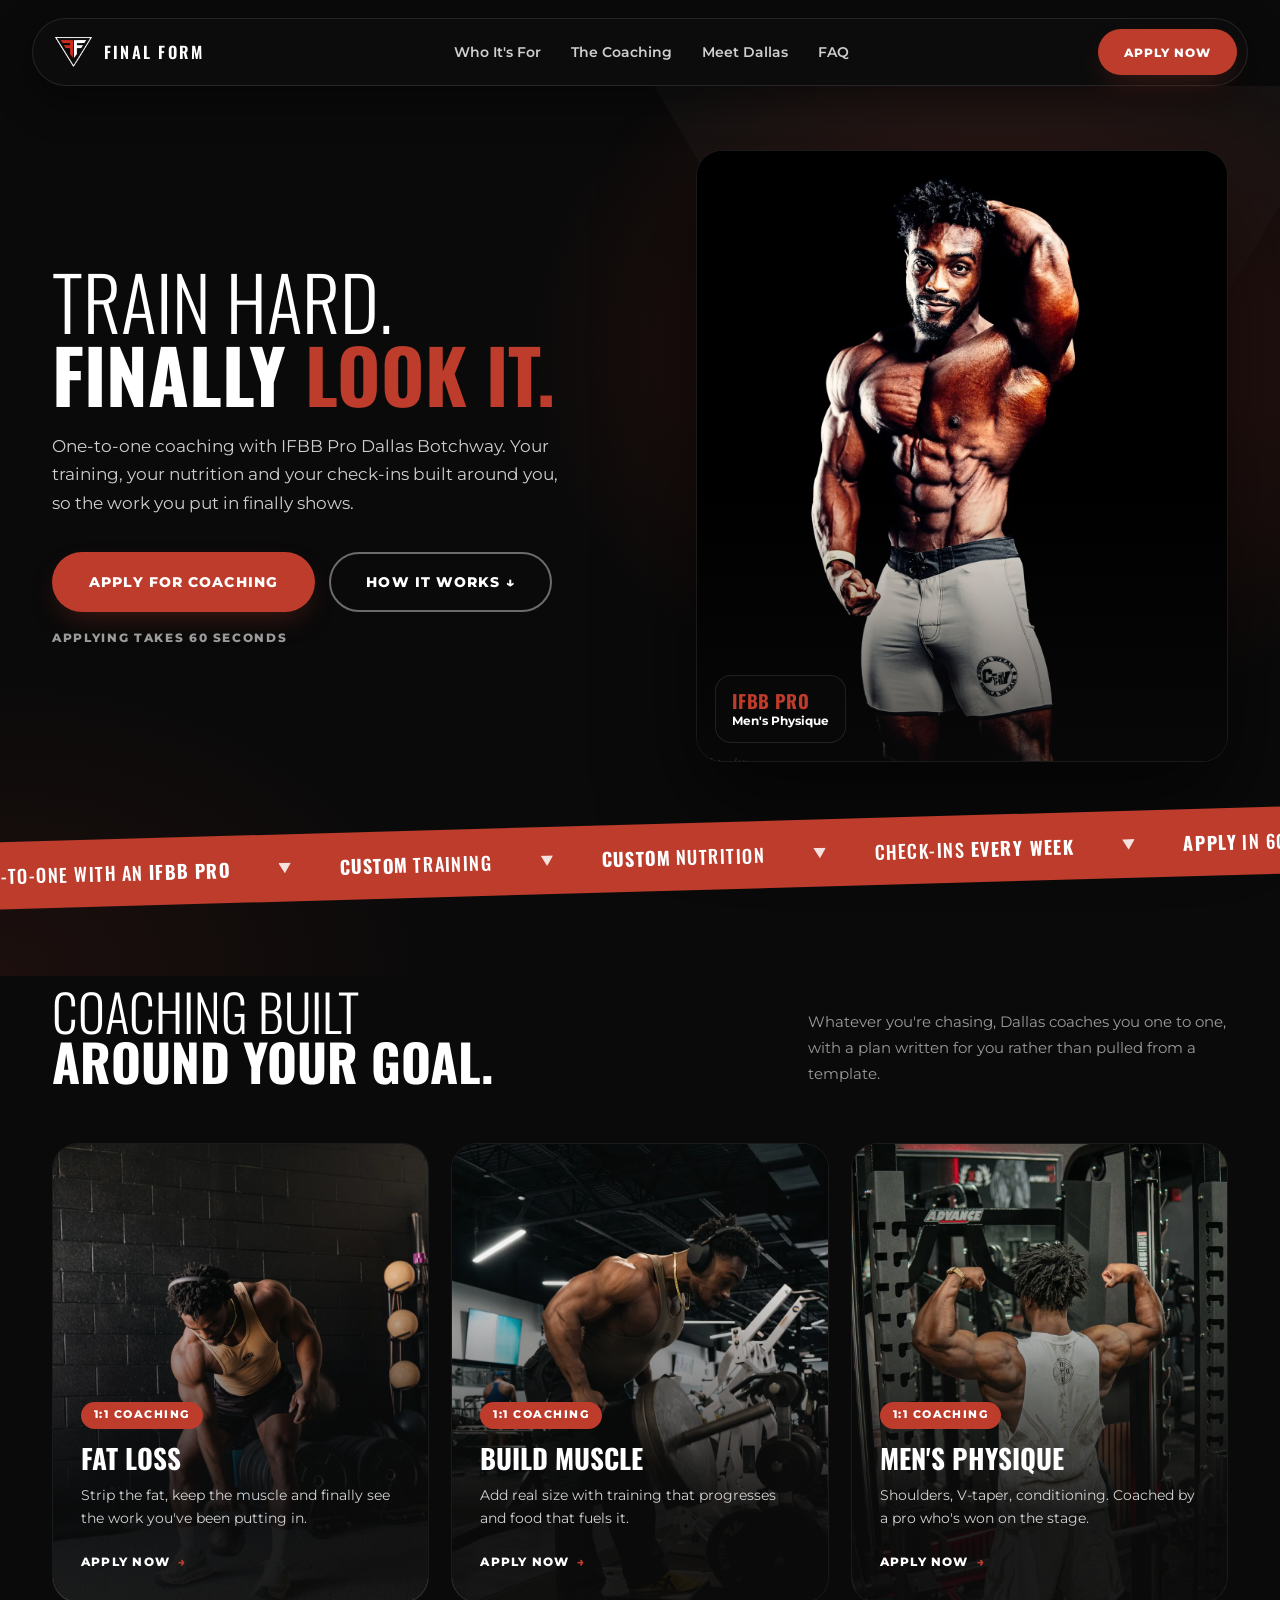
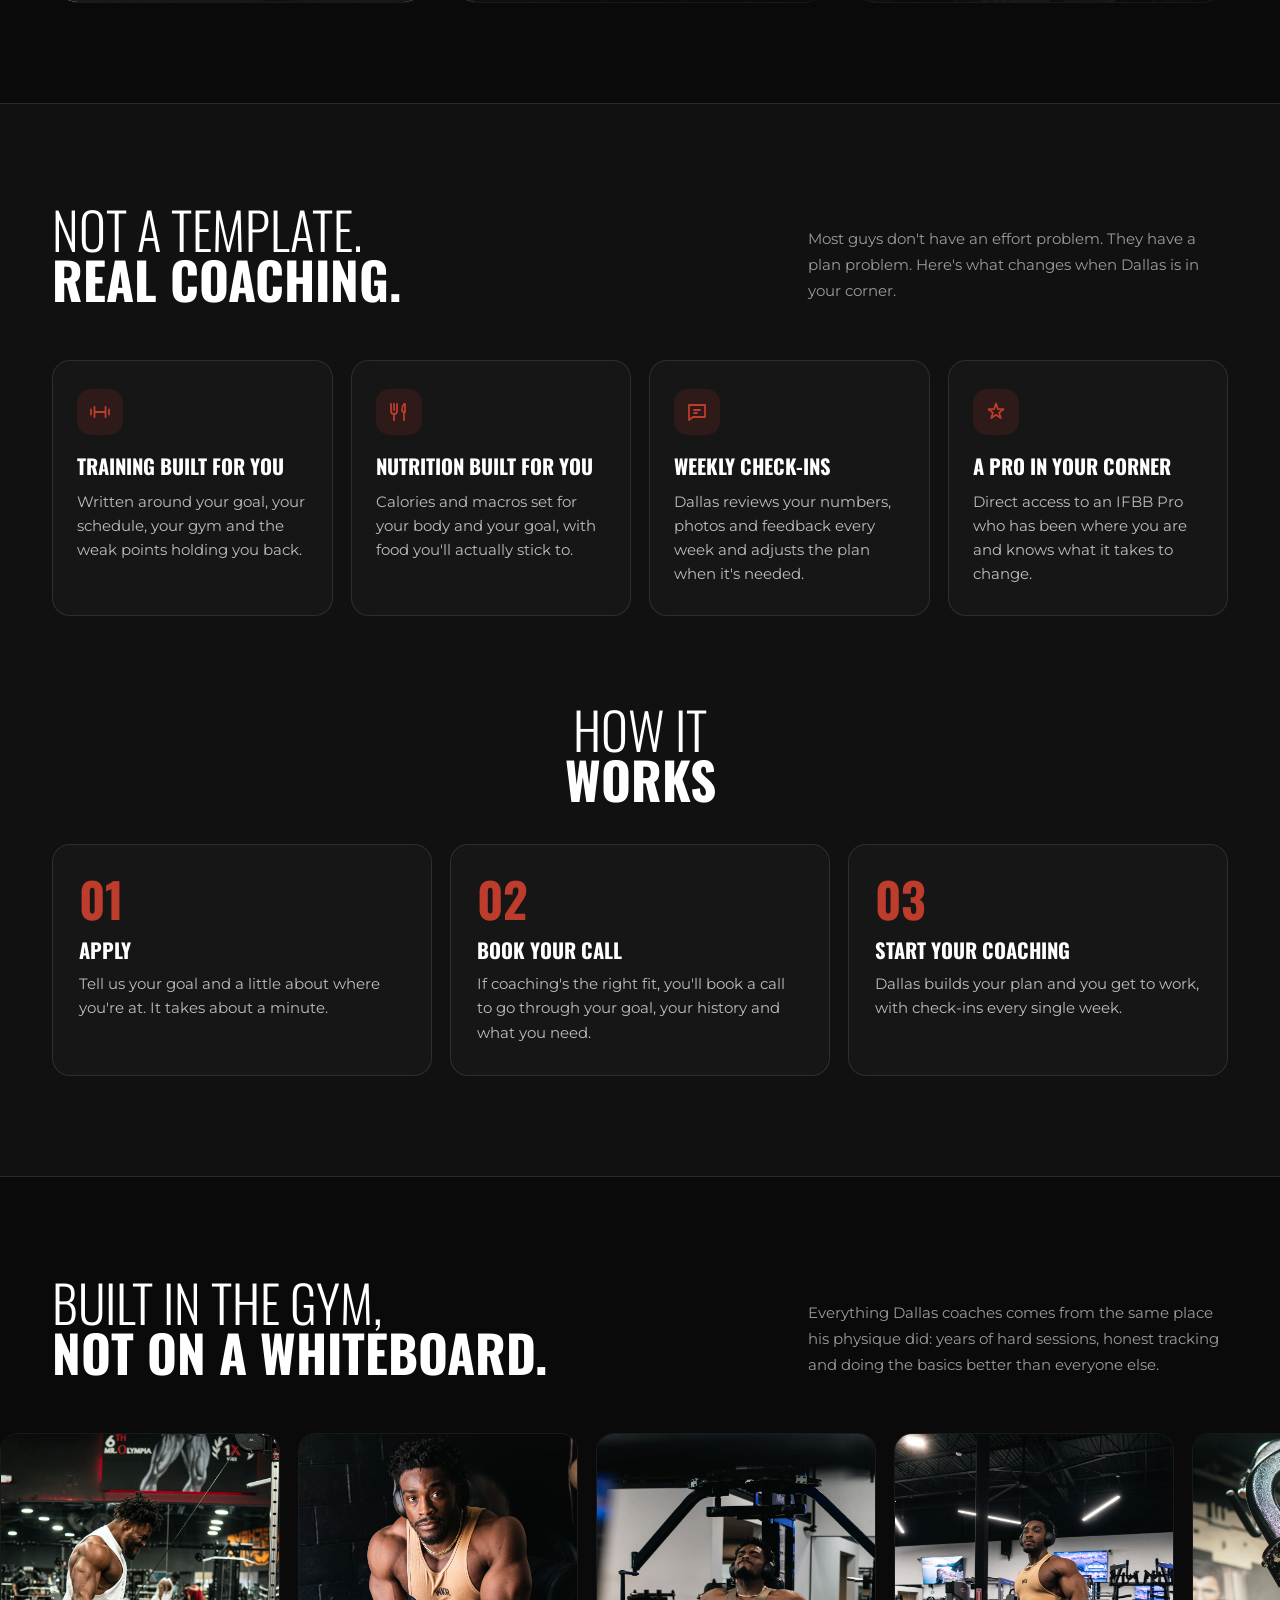
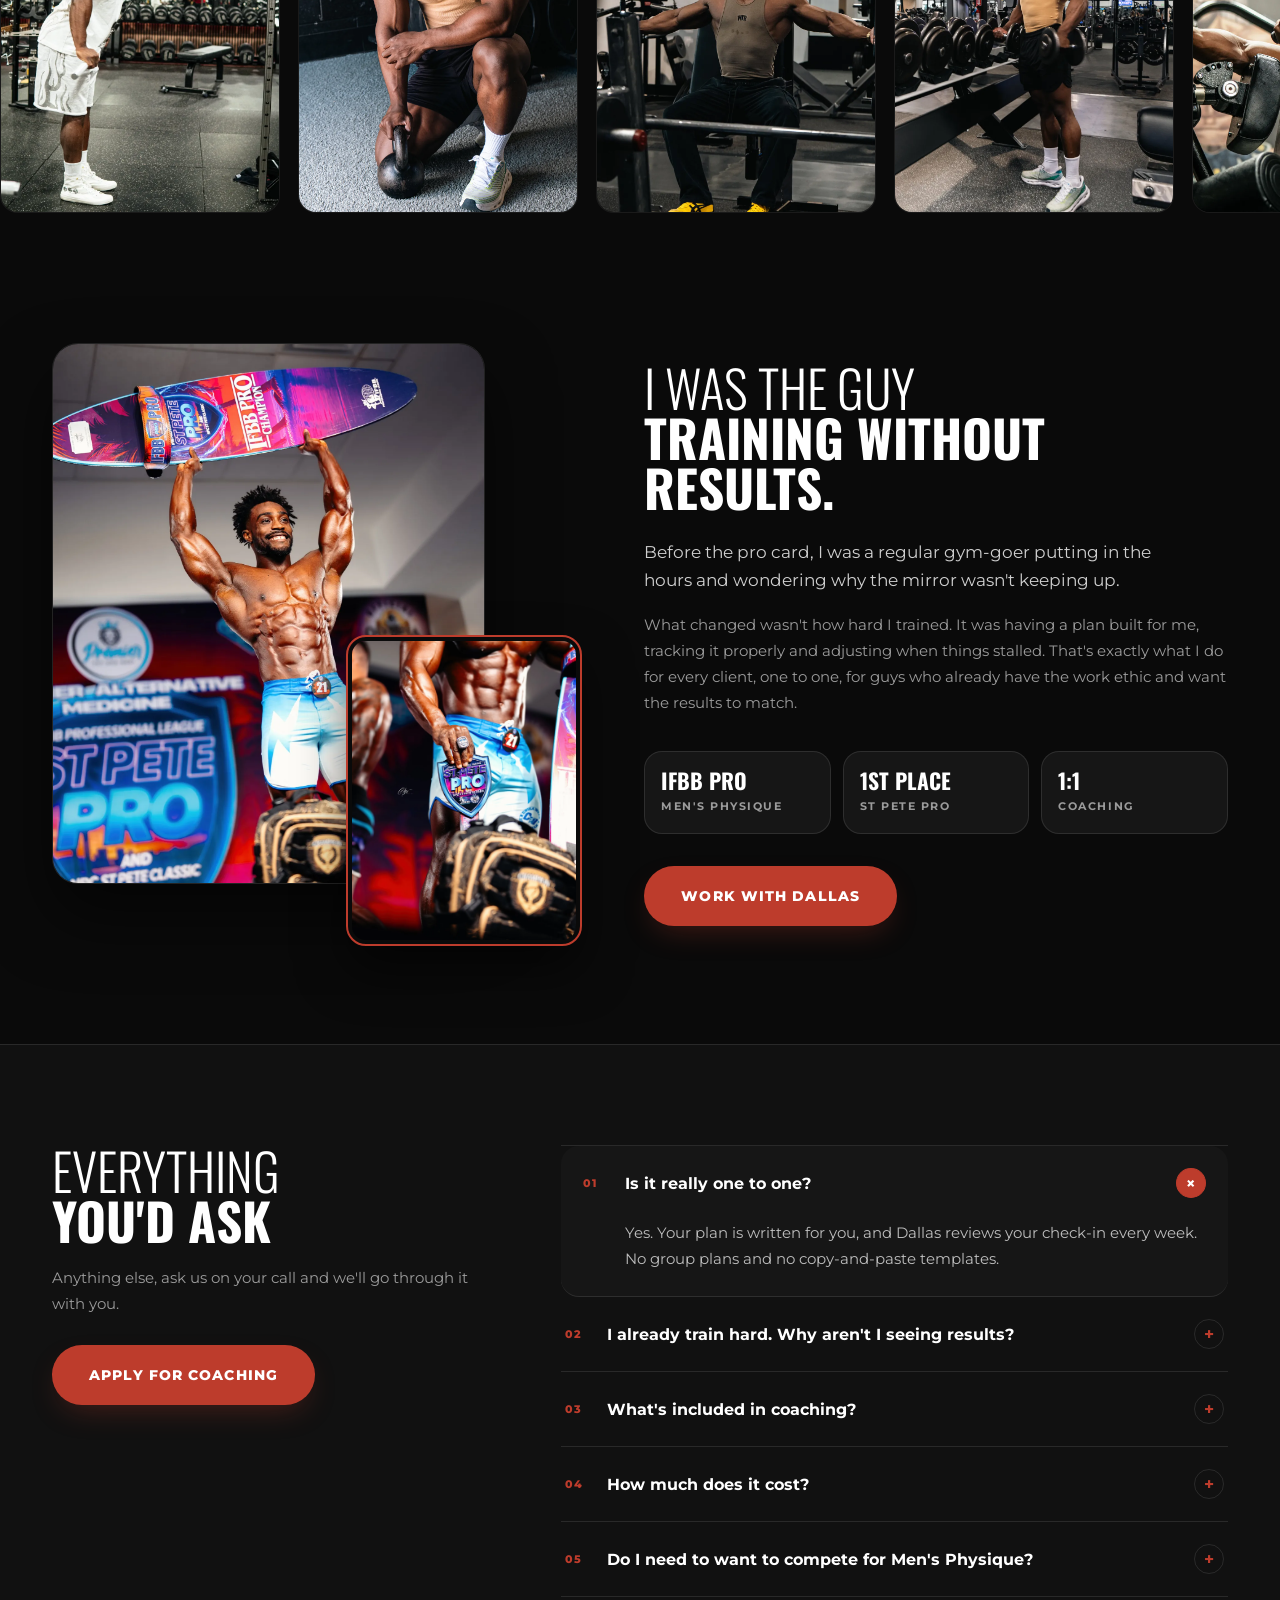
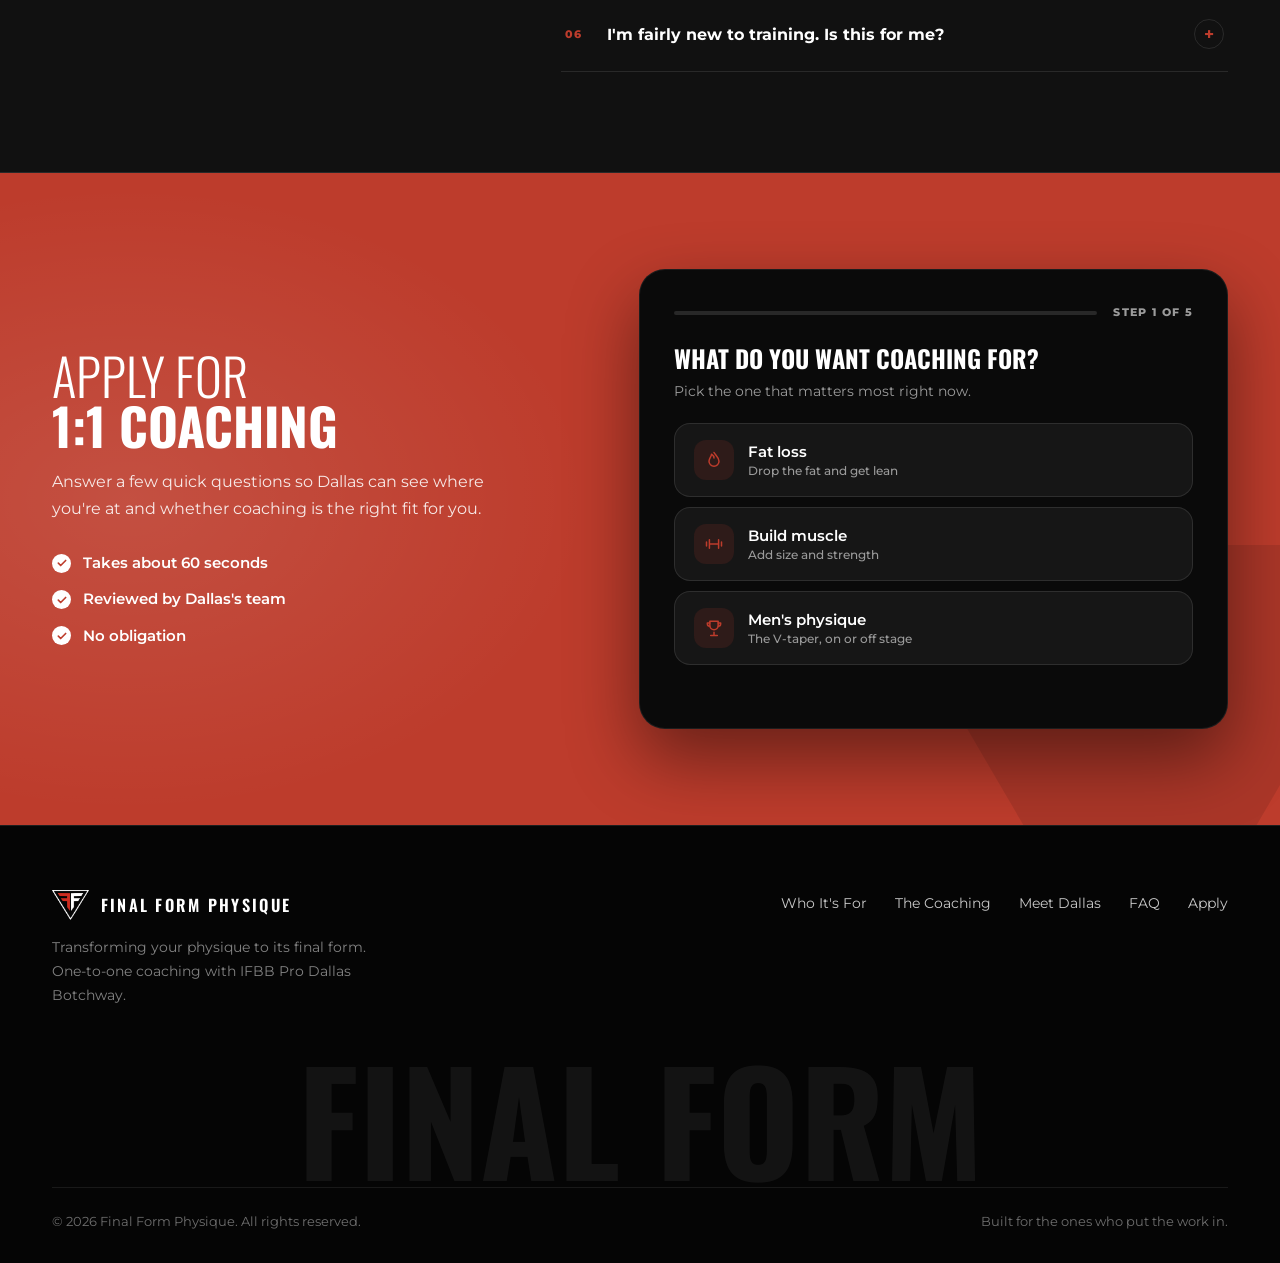
==== commit ff2edfea: "Make the homepage an application for one-to-one coaching Removes all mention of one-off programs fro" ====
--- a/index.html
+++ b/index.html
@@ -4,20 +4,21 @@
 <meta charset="utf-8">
 <meta name="viewport" content="width=device-width, initial-scale=1">
 <title>Final Form Physique | One-to-one coaching with IFBB Pro Dallas Botchway</title>
-<meta name="description" content="One-to-one coaching with IFBB Pro Dallas Botchway. Custom 12-week programs for fat loss, building muscle and men's physique.">
+<meta name="description" content="Apply for one-to-one coaching with IFBB Pro Dallas Botchway, for fat loss, building muscle or men's physique.">
 <meta name="theme-color" content="#0A0A0A">
 <link rel="icon" type="image/png" href="images/favicon.png">
 <link rel="apple-touch-icon" href="images/apple-touch-icon.png">
 <meta property="og:type" content="website">
 <meta property="og:site_name" content="Final Form Physique">
 <meta property="og:title" content="Final Form Physique | One-to-one coaching with IFBB Pro Dallas Botchway">
-<meta property="og:description" content="Custom 12-week programs for fat loss, building muscle and men's physique.">
+<meta property="og:description" content="Apply for one-to-one coaching for fat loss, building muscle or men's physique.">
 <meta property="og:image" content="images/photos/trophy.webp">
 <meta name="twitter:card" content="summary_large_image">
 <link rel="preconnect" href="https://fonts.googleapis.com">
 <link rel="preconnect" href="https://fonts.gstatic.com" crossorigin>
 <link href="https://fonts.googleapis.com/css2?family=Oswald:wght@300;400;500;600;700&family=Montserrat:wght@400;500;600;700;800&display=swap" rel="stylesheet">
 <link rel="stylesheet" href="css/site.css">
+<script src="js/config.js"></script>
 </head>
 <body>
 <div id="ff-page">
@@ -27,7 +28,7 @@
     <nav class="ff-nav">
       <a href="#top" class="ff-brand"><img src="images/logo-mark.png" alt="Final Form Physique"><span>Final Form</span></a>
       <ul class="ff-nav-links">
-        <li><a href="#programs">Programs</a></li>
+        <li><a href="#programs">Who It's For</a></li>
         <li><a href="#coaching">The Coaching</a></li>
         <li><a href="#dallas">Meet Dallas</a></li>
         <li><a href="#faq">FAQ</a></li>
@@ -41,12 +42,12 @@
     <div class="ff-shell ff-hero-grid">
       <div>
         <h1 class="ff-h1"><span class="thin">Train hard.</span><br>Finally <span class="red">look it.</span></h1>
-        <p class="ff-lead">One-to-one coaching with IFBB Pro Dallas Botchway. Your training, your nutrition and your check-ins built around you, for 12 weeks that actually change how you look.</p>
+        <p class="ff-lead">One-to-one coaching with IFBB Pro Dallas Botchway. Your training, your nutrition and your check-ins built around you, so the work you put in finally shows.</p>
         <div class="ff-hero-btns">
-          <a href="#quiz" class="ff-btn ff-btn-solid">Find Your Program</a>
+          <a href="#quiz" class="ff-btn ff-btn-solid">Apply For Coaching</a>
           <a href="#coaching" class="ff-btn ff-btn-line">How It Works &#8595;</a>
         </div>
-        <p class="ff-micro">Takes 60 seconds &middot; One-to-one coaching only</p>
+        <p class="ff-micro">Applying takes 60 seconds</p>
       </div>
 
       <div class="ff-hero-photo">
@@ -65,7 +66,7 @@
         <span class="ff-marquee-tri"></span>
         <span class="ff-marquee-item">Check-ins <b>every week</b></span>
         <span class="ff-marquee-tri"></span>
-        <span class="ff-marquee-item"><b>12-week</b> programs</span>
+        <span class="ff-marquee-item"><b>Apply</b> in 60 seconds</span>
         <span class="ff-marquee-tri"></span>
       </div>
     </div>
@@ -75,36 +76,36 @@
   <section class="ff-sec" id="programs" style="padding-top:10px">
     <div class="ff-shell">
       <div class="ff-head-split">
-        <h2 class="ff-h2"><span class="thin">Pick your goal.</span><br>Get your 12 weeks.</h2>
-        <p class="ff-note">Every program is written for you, not pulled from a template. Choose where you want to go and Dallas builds the plan to get you there.</p>
+        <h2 class="ff-h2"><span class="thin">Coaching built</span><br>around your goal.</h2>
+        <p class="ff-note">Whatever you're chasing, Dallas coaches you one to one, with a plan written for you rather than pulled from a template.</p>
       </div>
 
       <div class="ff-goals">
         <button type="button" class="ff-goal" data-goal="fat-loss">
           <img src="images/photos/kb-swing.webp" alt="Dallas swinging a kettlebell" loading="lazy">
           <div class="ff-goal-body">
-            <span class="ff-goal-weeks">12 weeks</span>
+            <span class="ff-goal-weeks">1:1 Coaching</span>
             <h3 class="ff-h3">Fat Loss</h3>
             <p>Strip the fat, keep the muscle and finally see the work you've been putting in.</p>
-            <span class="ff-goal-go">Start here <span>&#8594;</span></span>
+            <span class="ff-goal-go">Apply now <span>&#8594;</span></span>
           </div>
         </button>
         <button type="button" class="ff-goal" data-goal="build-muscle">
           <img src="images/photos/tbar-row.webp" alt="Dallas on a T-bar row" loading="lazy">
           <div class="ff-goal-body">
-            <span class="ff-goal-weeks">12 weeks</span>
+            <span class="ff-goal-weeks">1:1 Coaching</span>
             <h3 class="ff-h3">Build Muscle</h3>
             <p>Add real size with training that progresses and food that fuels it.</p>
-            <span class="ff-goal-go">Start here <span>&#8594;</span></span>
+            <span class="ff-goal-go">Apply now <span>&#8594;</span></span>
           </div>
         </button>
         <button type="button" class="ff-goal" data-goal="mens-physique">
           <img src="images/photos/back-pose.webp" alt="Dallas hitting a back double biceps" loading="lazy">
           <div class="ff-goal-body">
-            <span class="ff-goal-weeks">12 weeks</span>
+            <span class="ff-goal-weeks">1:1 Coaching</span>
             <h3 class="ff-h3">Men's Physique</h3>
-            <p>Shoulders, V-taper, conditioning. Built by a pro who's won on the stage.</p>
-            <span class="ff-goal-go">Start here <span>&#8594;</span></span>
+            <p>Shoulders, V-taper, conditioning. Coached by a pro who's won on the stage.</p>
+            <span class="ff-goal-go">Apply now <span>&#8594;</span></span>
           </div>
         </button>
       </div>
@@ -148,18 +149,18 @@
       <div class="ff-steps">
         <div class="ff-step">
           <div class="ff-step-n">01</div>
-          <h3 class="ff-h3">Take the quiz</h3>
+          <h3 class="ff-h3">Apply</h3>
           <p>Tell us your goal and a little about where you're at. It takes about a minute.</p>
         </div>
         <div class="ff-step">
           <div class="ff-step-n">02</div>
-          <h3 class="ff-h3">Talk to the team</h3>
-          <p>We'll get in touch to go through your goal, your history and what you need from coaching.</p>
+          <h3 class="ff-h3">Book your call</h3>
+          <p>If coaching's the right fit, you'll book a call to go through your goal, your history and what you need.</p>
         </div>
         <div class="ff-step">
           <div class="ff-step-n">03</div>
-          <h3 class="ff-h3">Start your 12 weeks</h3>
-          <p>Dallas builds your custom program and you get to work, with check-ins every single week.</p>
+          <h3 class="ff-h3">Start your coaching</h3>
+          <p>Dallas builds your plan and you get to work, with check-ins every single week.</p>
         </div>
       </div>
     </div>
@@ -216,26 +217,26 @@
     <div class="ff-shell ff-faq-grid">
       <div>
         <h2 class="ff-h2"><span class="thin">Everything</span><br>you'd ask</h2>
-        <p class="ff-note" style="margin-top:1.2rem">Anything else, ask us after the quiz and we'll go through it with you.</p>
-        <div style="margin-top:1.8rem"><a href="#quiz" class="ff-btn ff-btn-solid">Find Your Program</a></div>
+        <p class="ff-note" style="margin-top:1.2rem">Anything else, ask us on your call and we'll go through it with you.</p>
+        <div style="margin-top:1.8rem"><a href="#quiz" class="ff-btn ff-btn-solid">Apply For Coaching</a></div>
       </div>
 
       <div class="ff-faq-list" id="ffFaq">
         <div class="ff-faq-item open">
           <button class="ff-faq-q" type="button"><span class="ff-faq-n">01</span><span class="t">Is it really one to one?</span><span class="ff-faq-ico">+</span></button>
-          <div class="ff-faq-a"><p>Yes. Your program is written for you, and Dallas reviews your check-in every week. No group plans and no copy-and-paste templates.</p></div>
+          <div class="ff-faq-a"><p>Yes. Your plan is written for you, and Dallas reviews your check-in every week. No group plans and no copy-and-paste templates.</p></div>
         </div>
         <div class="ff-faq-item">
           <button class="ff-faq-q" type="button"><span class="ff-faq-n">02</span><span class="t">I already train hard. Why aren't I seeing results?</span><span class="ff-faq-ico">+</span></button>
           <div class="ff-faq-a"><p>Usually it's not effort. It's no clear progression, nutrition that doesn't match the goal, and nobody checking whether it's working. Coaching fixes all three.</p></div>
         </div>
         <div class="ff-faq-item">
-          <button class="ff-faq-q" type="button"><span class="ff-faq-n">03</span><span class="t">What's included in the 12 weeks?</span><span class="ff-faq-ico">+</span></button>
-          <div class="ff-faq-a"><p>A custom training program, custom nutrition targets, weekly check-ins with plan adjustments, and direct access to Dallas for the full 12 weeks.</p></div>
+          <button class="ff-faq-q" type="button"><span class="ff-faq-n">03</span><span class="t">What's included in coaching?</span><span class="ff-faq-ico">+</span></button>
+          <div class="ff-faq-a"><p>A custom training program, custom nutrition targets, weekly check-ins with plan adjustments, and direct access to Dallas the whole way through.</p></div>
         </div>
         <div class="ff-faq-item">
           <button class="ff-faq-q" type="button"><span class="ff-faq-n">04</span><span class="t">How much does it cost?</span><span class="ff-faq-ico">+</span></button>
-          <div class="ff-faq-a"><p>It depends on the program and the level of support you need. Take the quiz and we'll walk you through the options for your goal.</p></div>
+          <div class="ff-faq-a"><p>It depends on your goal and the level of support you need. Apply and we'll go through the investment with you on your call.</p></div>
         </div>
         <div class="ff-faq-item">
           <button class="ff-faq-q" type="button"><span class="ff-faq-n">05</span><span class="t">Do I need to want to compete for Men's Physique?</span><span class="ff-faq-ico">+</span></button>
@@ -243,7 +244,7 @@
         </div>
         <div class="ff-faq-item">
           <button class="ff-faq-q" type="button"><span class="ff-faq-n">06</span><span class="t">I'm fairly new to training. Is this for me?</span><span class="ff-faq-ico">+</span></button>
-          <div class="ff-faq-a"><p>Yes. Your program starts where you are, and the weekly check-ins mean it moves at the right pace for you.</p></div>
+          <div class="ff-faq-a"><p>Yes. Your plan starts where you are, and the weekly check-ins mean it moves at the right pace for you.</p></div>
         </div>
       </div>
     </div>
@@ -253,11 +254,11 @@
   <section class="ff-capture" id="quiz">
     <div class="ff-shell ff-capture-grid">
       <div class="ff-capture-copy">
-        <h2 class="ff-h2"><span class="thin">Find your</span><br>12-week program</h2>
-        <p>Answer a few quick questions and we'll match you to the right program. Leave your details at the end and the team will be in touch.</p>
+        <h2 class="ff-h2"><span class="thin">Apply for</span><br>1:1 coaching</h2>
+        <p>Answer a few quick questions so Dallas can see where you're at and whether coaching is the right fit for you.</p>
         <ul class="ff-capture-list">
           <li><span class="ff-tick"><svg viewBox="0 0 12 12" aria-hidden="true"><path d="M1.6 6.2 4.4 9 10.4 3"/></svg></span>Takes about 60 seconds</li>
-          <li><span class="ff-tick"><svg viewBox="0 0 12 12" aria-hidden="true"><path d="M1.6 6.2 4.4 9 10.4 3"/></svg></span>Matched to your goal</li>
+          <li><span class="ff-tick"><svg viewBox="0 0 12 12" aria-hidden="true"><path d="M1.6 6.2 4.4 9 10.4 3"/></svg></span>Reviewed by Dallas's team</li>
           <li><span class="ff-tick"><svg viewBox="0 0 12 12" aria-hidden="true"><path d="M1.6 6.2 4.4 9 10.4 3"/></svg></span>No obligation</li>
         </ul>
       </div>
@@ -269,7 +270,7 @@
         </div>
 
         <div class="ff-quiz-step active" data-step="1" data-key="Goal">
-          <p class="ff-quiz-q">What's your main goal?</p>
+          <p class="ff-quiz-q">What do you want coaching for?</p>
           <p class="ff-quiz-hint">Pick the one that matters most right now.</p>
           <div class="ff-quiz-opts">
             <button type="button" class="ff-quiz-opt" data-value="Fat loss" data-goal="fat-loss">
@@ -289,7 +290,7 @@
 
         <div class="ff-quiz-step" data-step="2" data-key="Training experience">
           <p class="ff-quiz-q">How long have you been training?</p>
-          <p class="ff-quiz-hint">So your program starts at the right level.</p>
+          <p class="ff-quiz-hint">So your coaching starts at the right level.</p>
           <div class="ff-quiz-opts">
             <button type="button" class="ff-quiz-opt" data-value="Under a year">Under a year</button>
             <button type="button" class="ff-quiz-opt" data-value="1 to 3 years">1 to 3 years</button>
@@ -299,7 +300,7 @@
         </div>
 
         <div class="ff-quiz-step" data-step="3" data-key="Ready to start">
-          <p class="ff-quiz-q">When do you want to start?</p>
+          <p class="ff-quiz-q">When do you want to start coaching?</p>
           <p class="ff-quiz-hint">Be honest, there's no wrong answer.</p>
           <div class="ff-quiz-opts">
             <button type="button" class="ff-quiz-opt" data-value="Right away">Right away</button>
@@ -310,18 +311,18 @@
         </div>
 
         <div class="ff-quiz-step" data-step="4" data-key="Monthly budget">
-          <p class="ff-quiz-q">What's your monthly budget for coaching?</p>
-          <p class="ff-quiz-hint">This helps us point you to the right option.</p>
+          <p class="ff-quiz-q">How much are you able to invest in coaching each month?</p>
+          <p class="ff-quiz-hint">One-to-one coaching is an investment. Be honest so we can point you to the right option.</p>
           <div class="ff-quiz-opts">
-            <button type="button" class="ff-quiz-opt" data-value="Under $250 a month">Under $250 a month</button>
-            <button type="button" class="ff-quiz-opt" data-value="$250 to $500 a month">$250 to $500 a month</button>
-            <button type="button" class="ff-quiz-opt" data-value="$500+ a month">$500+ a month</button>
+            <button type="button" class="ff-quiz-opt" data-value="Under $100 a month" data-tier="program">Under $100 a month</button>
+            <button type="button" class="ff-quiz-opt" data-value="$150+ a month" data-tier="coaching">$150+ a month</button>
+            <button type="button" class="ff-quiz-opt" data-value="$200+ a month" data-tier="coaching">$200+ a month</button>
           </div>
           <button type="button" class="ff-quiz-back">&#8592; Back</button>
         </div>
 
         <div class="ff-quiz-step" data-step="5">
-          <p class="ff-quiz-q">Where should we send your program?</p>
+          <p class="ff-quiz-q">Last step. Where can we reach you?</p>
           <p class="ff-quiz-hint" id="ffRecap"></p>
           <form id="ffForm" novalidate>
             <div class="ff-field"><label for="ffName">Full name</label><input id="ffName" name="name" type="text" placeholder="Jordan Smith" autocomplete="name" required></div>
@@ -331,7 +332,7 @@
             </div>
             <div class="ff-field"><label for="ffInsta">Instagram <span class="ff-opt">optional</span></label><input id="ffInsta" name="instagram" type="text" placeholder="@yourhandle" autocomplete="off"></div>
             <input type="text" name="_gotcha" id="ffGotcha" class="ff-trap" tabindex="-1" autocomplete="off" aria-hidden="true">
-            <button type="submit" class="ff-btn ff-btn-solid ff-go">See My Program</button>
+            <button type="submit" class="ff-btn ff-btn-solid ff-go">Submit My Application</button>
             <p class="ff-small" id="ffMsg">No spam, ever. Your details only go to Dallas's team.</p>
           </form>
           <button type="button" class="ff-quiz-back">&#8592; Back</button>
@@ -349,7 +350,7 @@
           <p>Transforming your physique to its final form. One-to-one coaching with IFBB Pro Dallas Botchway.</p>
         </div>
         <ul class="ff-foot-links">
-          <li><a href="#programs">Programs</a></li>
+          <li><a href="#programs">Who It's For</a></li>
           <li><a href="#coaching">The Coaching</a></li>
           <li><a href="#dallas">Meet Dallas</a></li>
           <li><a href="#faq">FAQ</a></li>
@@ -374,18 +375,17 @@
      SETTINGS
      ================================================================== */
 
-  /* The REPS dashboard form endpoint. Leads land under the client whose
-     slug matches FF_CLIENT. Left empty, the quiz still runs and sends
-     people to their goal page, but saves nothing. */
-  var FF_LEADS_ENDPOINT = "https://dashboard.jolly-heart-2b8d.workers.dev/api/forms";
-  var FF_CLIENT = "finalform";
-
-  /* Where each goal sends people once they've finished the quiz. */
+  /* Links, numbers and the dashboard settings live in js/config.js. */
+  var CFG = window.FF_CONFIG || {};
+
+  /* Under $100: the one-off program page for their goal.
+     $150+ or $200+: the book-a-call page. */
   var FF_GOAL_PAGES = {
     "fat-loss":      "fat-loss.html",
     "build-muscle":  "build-muscle.html",
     "mens-physique": "mens-physique.html"
   };
+  var FF_CALL_PAGE = "book-call.html";
 
   /* ================================================================== */
 
@@ -416,6 +416,7 @@
   var count = document.getElementById('ffCount');
   var answers = {};
   var goal = '';
+  var tier = '';
   var current = 1;
 
   function show(n) {
@@ -436,6 +437,7 @@
     opt.classList.add('on');
     answers[step.getAttribute('data-key')] = opt.getAttribute('data-value');
     if (opt.hasAttribute('data-goal')) goal = opt.getAttribute('data-goal');
+    if (opt.hasAttribute('data-tier')) tier = opt.getAttribute('data-tier');
     setTimeout(function () { show(parseInt(step.getAttribute('data-step'), 10) + 1); }, 160);
   }
 
@@ -458,15 +460,19 @@
   function goodEmail(v) { return /^[^\s@]+@[^\s@]+\.[^\s@]+$/.test(v); }
   function digits(v) { return v.replace(/[^0-9]/g, ''); }
 
-  function goTo(name) {
-    var page = FF_GOAL_PAGES[goal] || FF_GOAL_PAGES['build-muscle'];
+  function goTo(name, email) {
+    var page = tier === 'program' ? (FF_GOAL_PAGES[goal] || FF_GOAL_PAGES['build-muscle']) : FF_CALL_PAGE;
+    /* The call page pre-fills Calendly with these, so nobody types them twice. */
+    try {
+      sessionStorage.setItem('ff_lead', JSON.stringify({ name: name || '', email: email || '', goal: answers.Goal || '' }));
+    } catch (err) {}
     var first = (name || '').split(/\s+/)[0];
     window.location.href = page + (first ? '?name=' + encodeURIComponent(first) : '');
   }
 
   form.addEventListener('submit', function (e) {
     e.preventDefault();
-    if (val('ffGotcha')) { goTo(''); return; }
+    if (val('ffGotcha')) { goTo('', ''); return; }
 
     var name = val('ffName'), email = val('ffEmail'), phone = val('ffPhone'), insta = val('ffInsta');
     var msg = document.getElementById('ffMsg');
@@ -486,24 +492,25 @@
     var payloadAnswers = {};
     Object.keys(answers).forEach(function (k) { payloadAnswers[k] = answers[k]; });
     if (insta) payloadAnswers.Instagram = insta;
-
-    if (!FF_LEADS_ENDPOINT) { goTo(name); return; }
+    payloadAnswers['Sent to'] = tier === 'program' ? 'One-off 12-week program' : 'Book a call';
+
+    if (!CFG.leadsEndpoint) { goTo(name, email); return; }
 
     /* Don't keep anyone waiting on a slow network: move on after 4 seconds either way. */
     var done = false;
-    function next() { if (!done) { done = true; goTo(name); } }
+    function next() { if (!done) { done = true; goTo(name, email); } }
     setTimeout(next, 4000);
 
-    fetch(FF_LEADS_ENDPOINT, {
+    fetch(CFG.leadsEndpoint, {
       method: 'POST',
       headers: { 'Content-Type': 'application/json' },
       body: JSON.stringify({
-        client: FF_CLIENT,
+        client: CFG.client,
         name: name,
         email: email.toLowerCase(),
         phone: phone,
         source: 'quiz',
-        form: 'Coaching quiz: ' + (answers.Goal || 'no goal'),
+        form: 'Coaching application: ' + (answers.Goal || 'no goal'),
         page: window.location.pathname || '/',
         answers: payloadAnswers
       })
--- a/css/site.css
+++ b/css/site.css
@@ -476,3 +476,68 @@
   #ff-page .ff-shell { padding-inline: 16px; }
   #ff-page .ff-brand span { display: none; }
 }
+
+/* ─── Book a call / call booked ──────────────────────────────── */
+
+#ff-page .ff-book-grid { display: grid; grid-template-columns: minmax(0, 0.85fr) minmax(0, 1.15fr); gap: 56px; align-items: start; }
+#ff-page .ff-book-copy { position: sticky; top: 120px; }
+#ff-page .ff-book-copy h1 { margin-bottom: 1.4rem; }
+#ff-page .ff-list { list-style: none; display: grid; gap: 14px; margin: 2rem 0; }
+#ff-page .ff-list li { display: flex; gap: 14px; align-items: flex-start; font-size: 0.95rem; line-height: 1.6; color: #D6D6D6; }
+#ff-page .ff-list .ff-tick { width: 22px; height: 22px; margin-top: 1px; }
+#ff-page .ff-list b { color: #fff; }
+#ff-page .ff-mini-coach { display: flex; gap: 14px; align-items: center; background: var(--ff-card); border: 1px solid var(--ff-line); border-radius: var(--ff-r-md); padding: 14px; max-width: 420px; }
+#ff-page .ff-mini-coach img { width: 58px; height: 58px; border-radius: 14px; object-fit: cover; object-position: 50% 15%; }
+#ff-page .ff-mini-coach b { display: block; color: #fff; font-size: 0.95rem; }
+#ff-page .ff-mini-coach span { font-size: 0.8rem; color: var(--ff-muted); }
+
+#ff-page .ff-cal {
+  background: #fff;
+  border-radius: var(--ff-r-lg);
+  overflow: hidden;
+  border: 1px solid var(--ff-line);
+  box-shadow: 0 30px 70px rgba(0,0,0,0.5);
+  min-height: 700px;
+}
+#ff-page .ff-cal .calendly-inline-widget { min-width: 300px; height: 760px; }
+#ff-page .ff-cal-empty {
+  background: var(--ff-card);
+  border: 2px dashed rgba(189,60,44,0.5);
+  border-radius: var(--ff-r-lg);
+  min-height: 420px;
+  display: grid;
+  place-items: center;
+  text-align: center;
+  padding: 40px 28px;
+}
+#ff-page .ff-cal-empty p { color: var(--ff-muted); max-width: 40ch; margin: 0.8rem auto 0; font-size: 0.92rem; }
+
+#ff-page .ff-video { position: relative; border-radius: var(--ff-r-lg); overflow: hidden; border: 1px solid var(--ff-line); background: #000; aspect-ratio: 16 / 9; box-shadow: 0 30px 70px rgba(0,0,0,0.5); }
+#ff-page .ff-video iframe, #ff-page .ff-video video, #ff-page .ff-video img { position: absolute; inset: 0; width: 100%; height: 100%; border: 0; object-fit: cover; }
+#ff-page .ff-video img { object-position: 50% 25%; }
+
+#ff-page .ff-confirm { max-width: 860px; margin: 0 auto; text-align: center; }
+#ff-page .ff-confirm .ff-lead { margin: 1.4rem auto 2.4rem; }
+#ff-page .ff-wa-box {
+  margin: 40px auto 0;
+  max-width: 640px;
+  background: var(--ff-card);
+  border: 1px solid rgba(37,211,102,0.45);
+  border-radius: var(--ff-r-lg);
+  padding: 32px;
+}
+#ff-page .ff-wa-box .ff-h3 { margin-bottom: 0.6rem; }
+#ff-page .ff-wa-box p { color: #BDBDBD; font-size: 0.94rem; margin-bottom: 1.4rem; }
+#ff-page .ff-wa-box .ff-btn { width: 100%; }
+#ff-page .ff-prep { max-width: 640px; margin: 48px auto 0; text-align: left; }
+#ff-page .ff-prep .ff-h3 { text-align: center; }
+
+@media (max-width: 1040px) {
+  #ff-page .ff-book-grid { grid-template-columns: minmax(0, 1fr); gap: 36px; }
+  #ff-page .ff-book-copy { position: static; }
+}
+@media (max-width: 720px) {
+  #ff-page .ff-cal { border-radius: var(--ff-r-md); }
+  #ff-page .ff-cal .calendly-inline-widget { height: 1000px; }
+  #ff-page .ff-wa-box { padding: 24px 20px; }
+}
